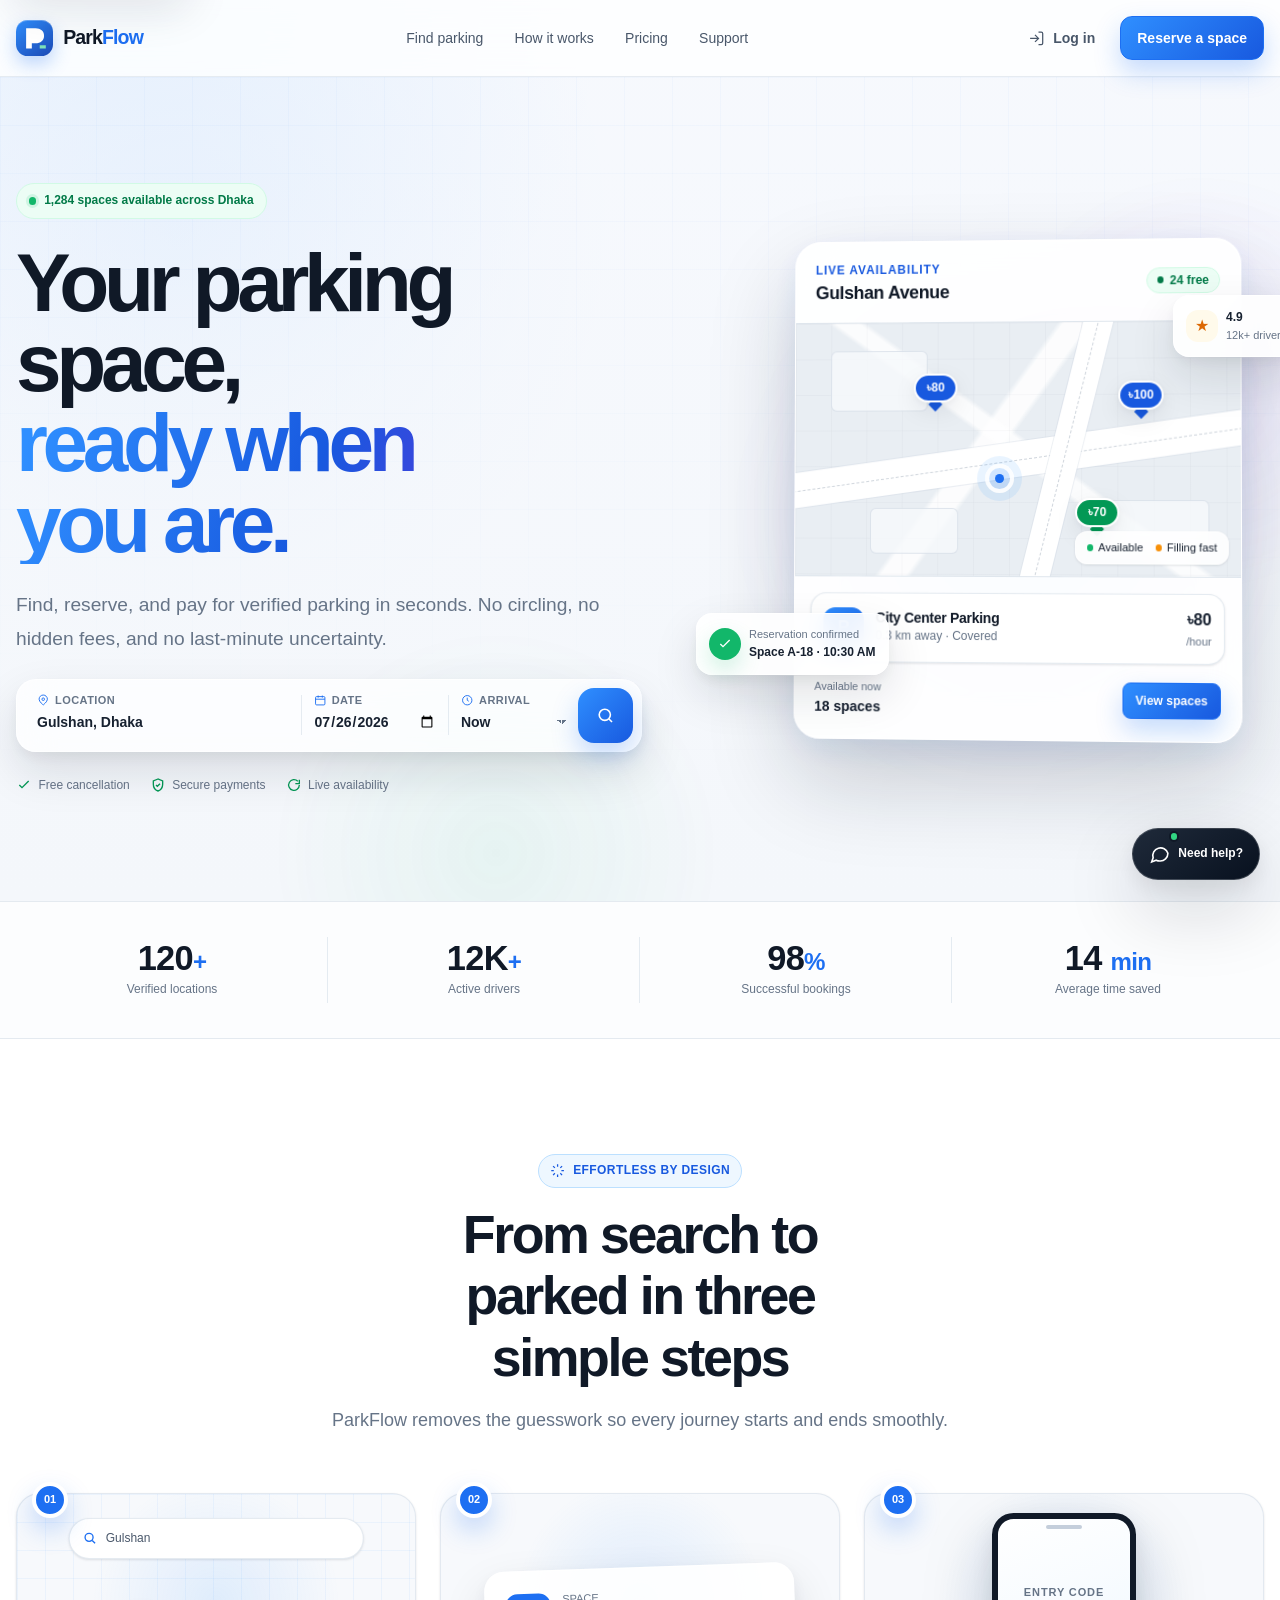
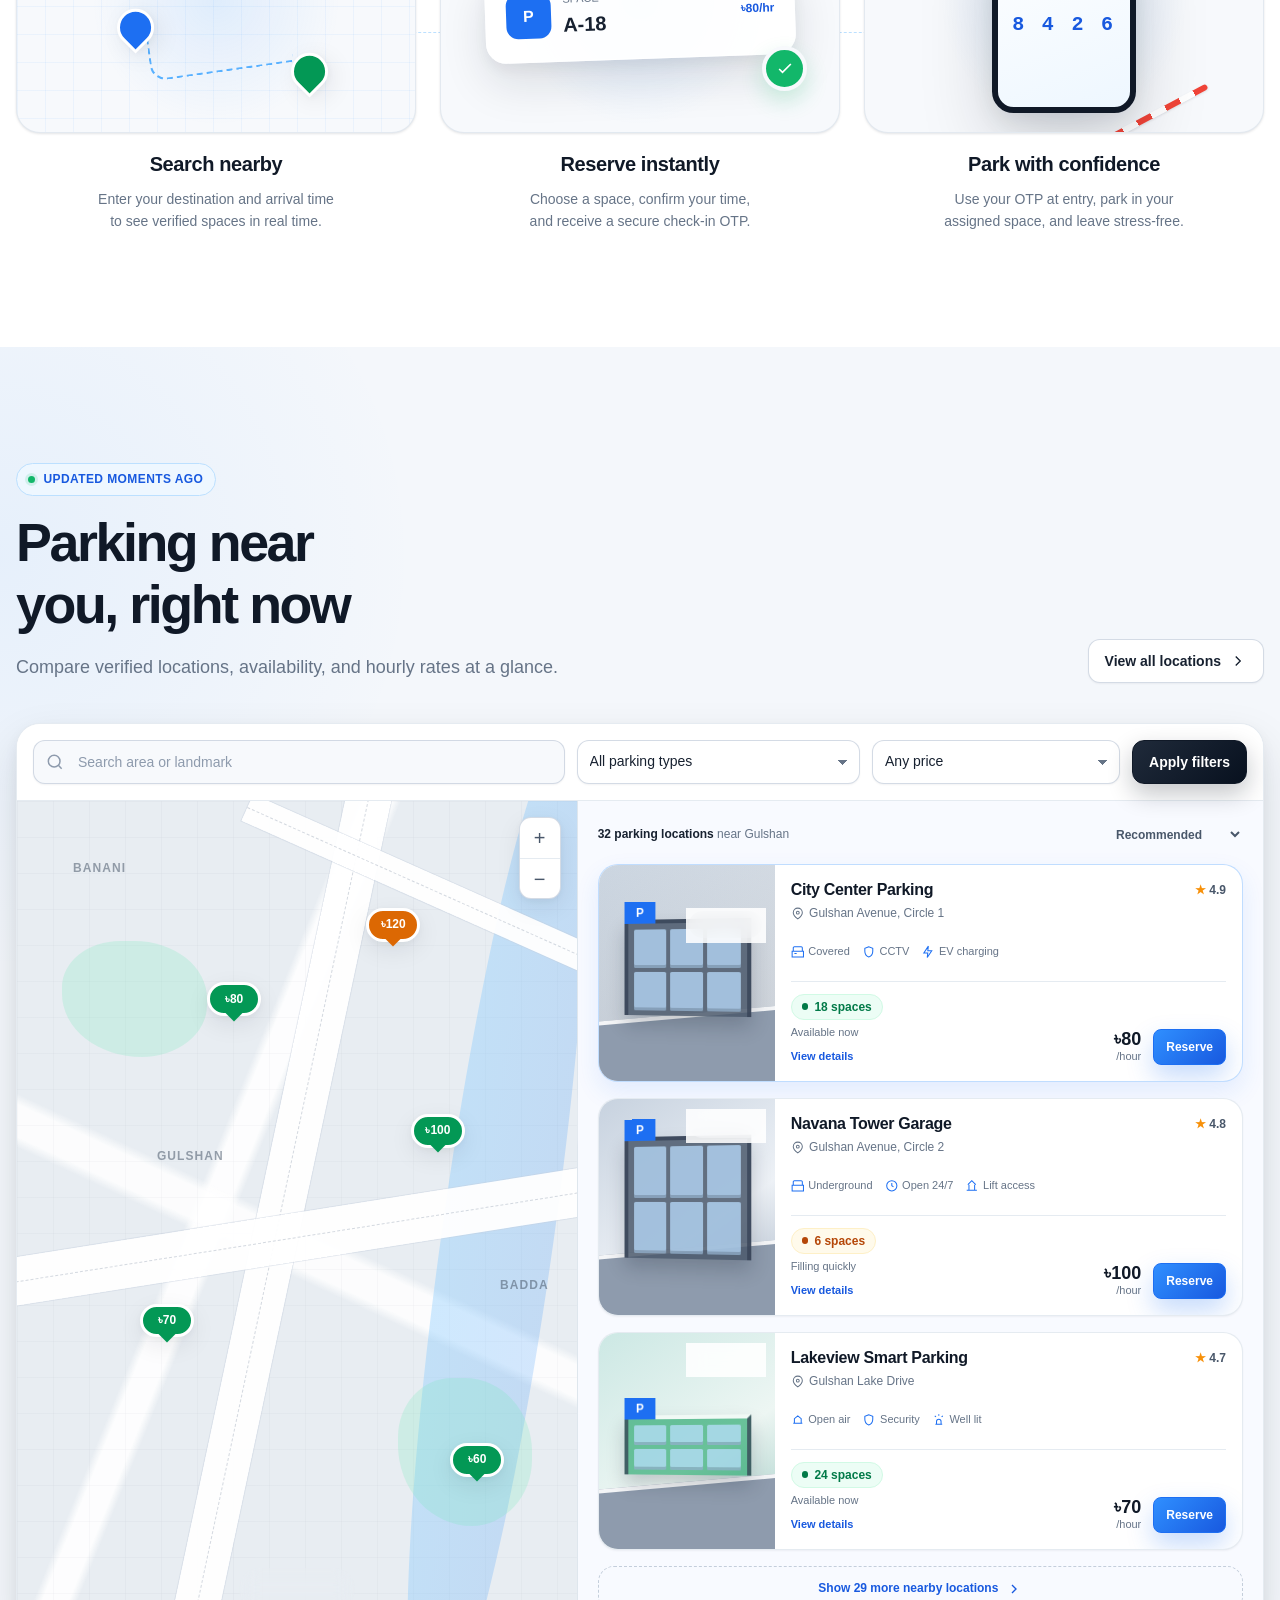
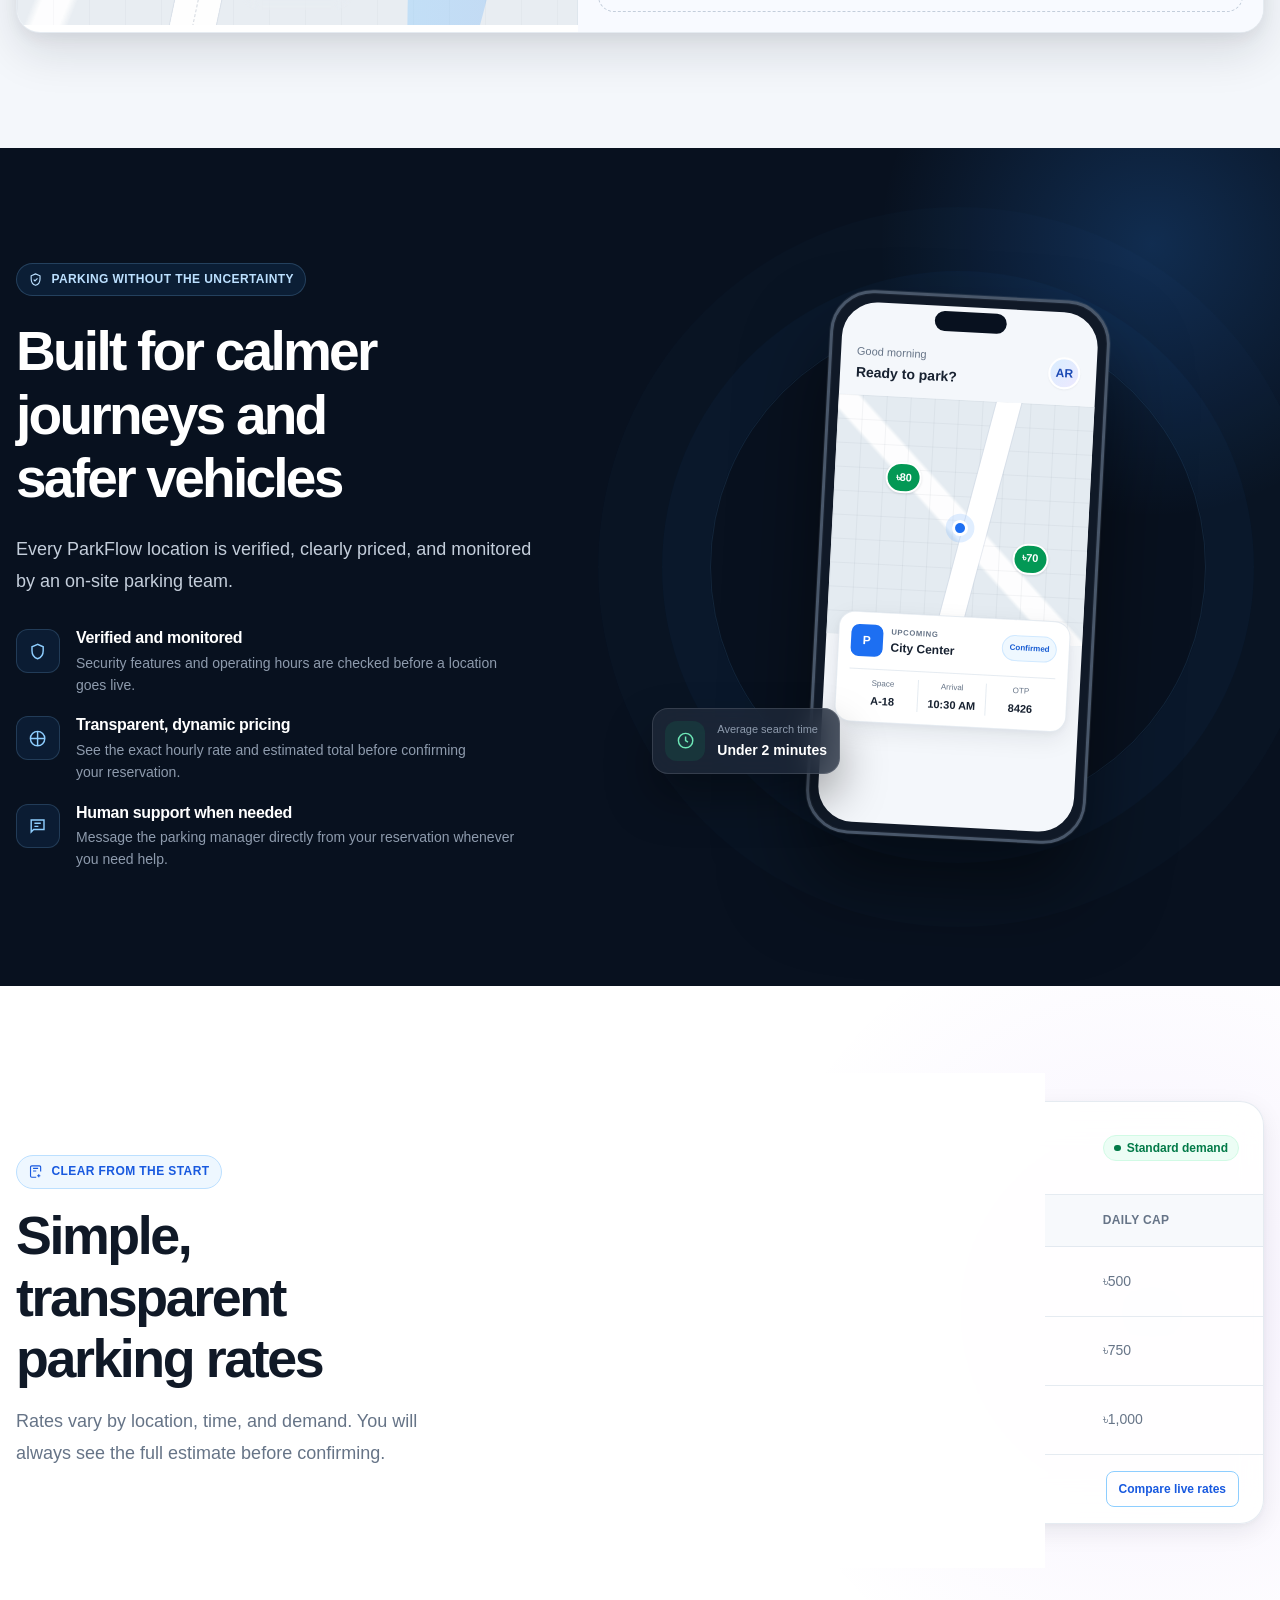
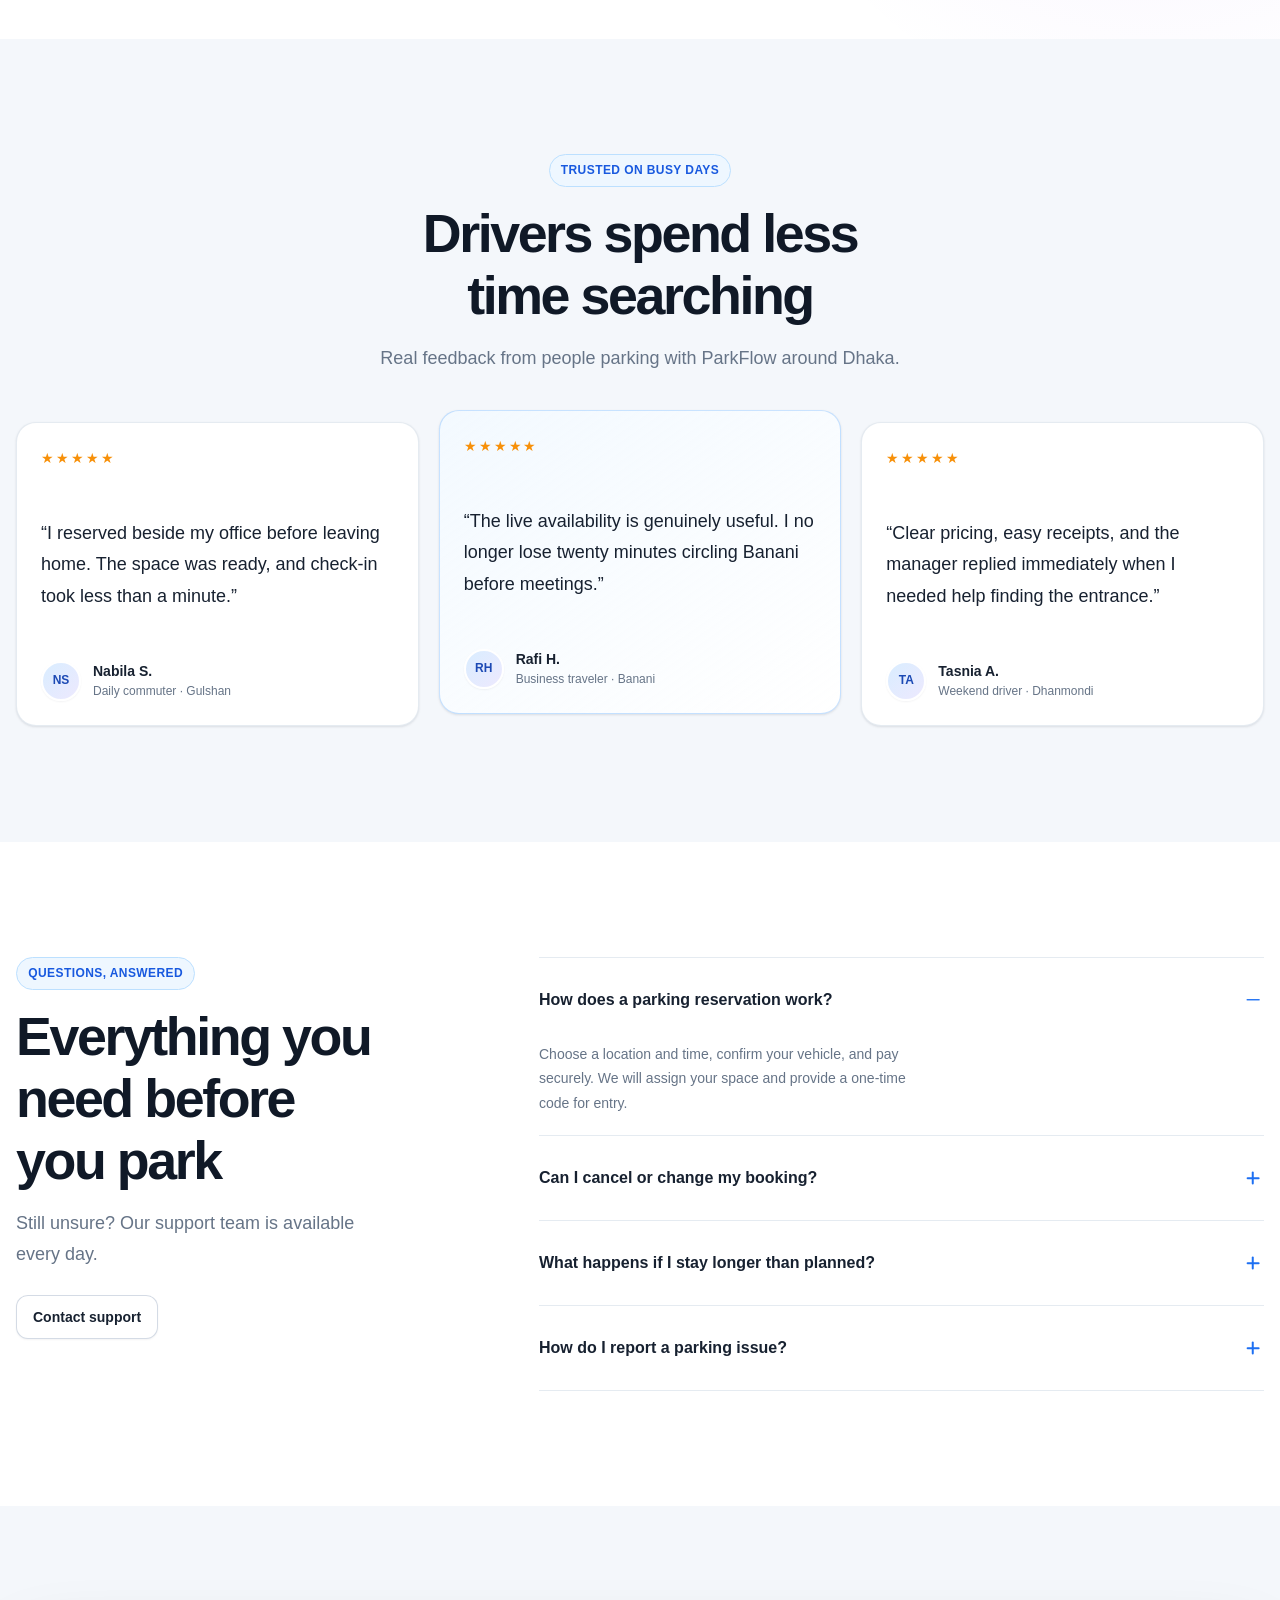
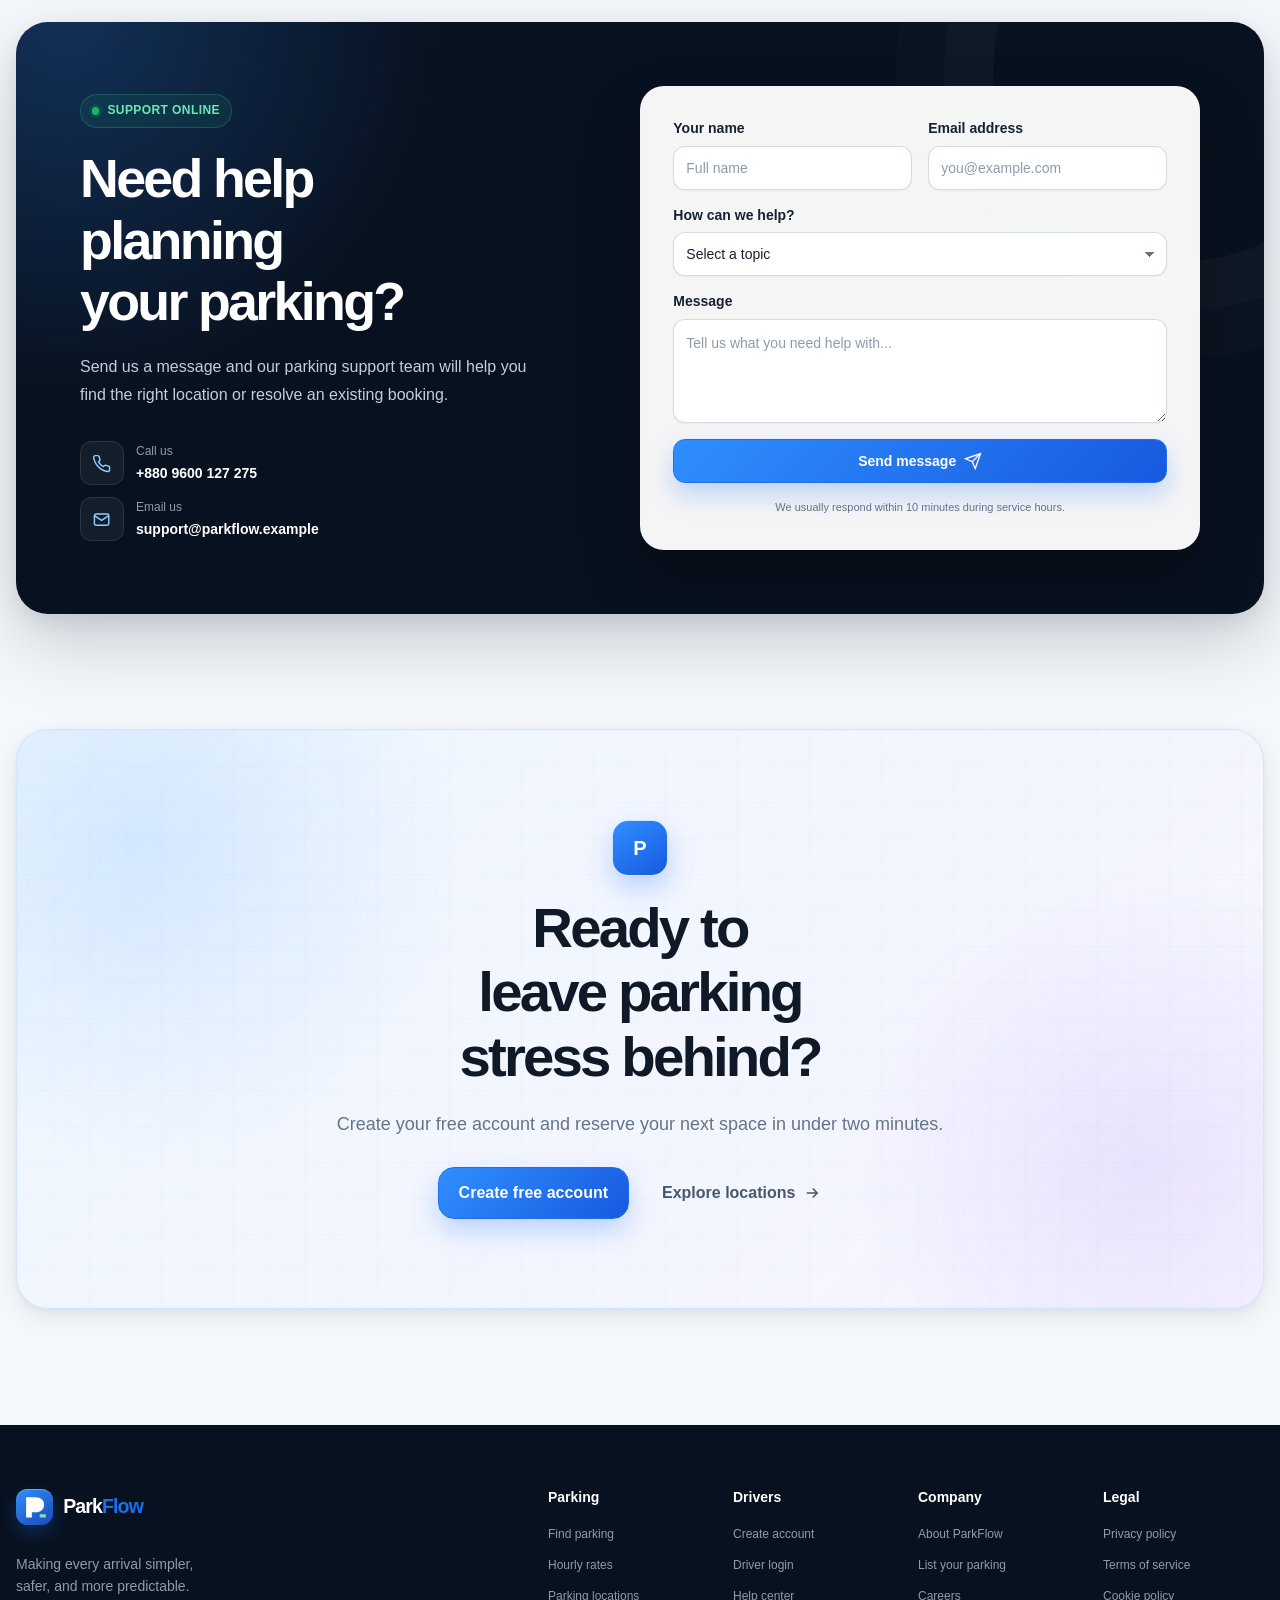
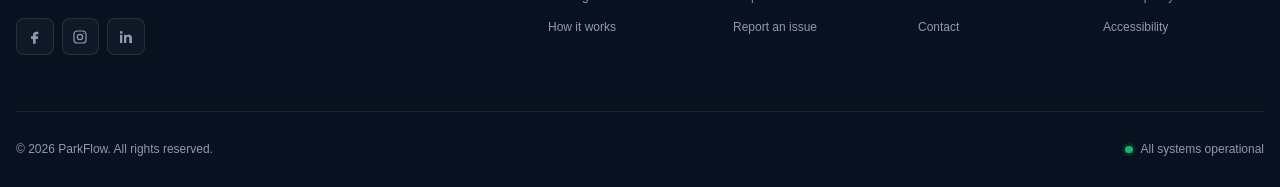
==== index.html @ 6bd31e7c "feat: add interactive ParkFlow frontend portals" ====
<!doctype html>
<html lang="en">
  <head>
    <meta charset="utf-8">
    <meta name="viewport" content="width=device-width, initial-scale=1">
    <meta
      name="description"
      content="Find and reserve verified parking spaces in Dhaka with live availability, transparent pricing, secure access, and digital receipts."
    >
    <meta name="theme-color" content="#101927">
    <title>ParkFlow — Smarter Parking Starts Here</title>
    <link rel="stylesheet" href="style.css">
    <link rel="stylesheet" href="guest.css?v=2">
  </head>

  <body>
    <a class="skip-link" href="#main-content">Skip to main content</a>

    <header class="site-header">
      <div class="container site-header__inner">
        <a class="brand" href="#home" aria-label="ParkFlow home">
          <span class="brand__mark" aria-hidden="true">
            <svg viewBox="0 0 40 40" role="img">
              <path d="M11 31V9h10.2c5.6 0 9.3 3.1 9.3 8.1 0 5.1-3.7 8.3-9.3 8.3h-4V31H11Z"></path>
              <path d="M17.2 14.3v5.8h3.6c2.3 0 3.7-1 3.7-2.9s-1.4-2.9-3.7-2.9h-3.6Z"></path>
              <path class="brand__mark-accent" d="M25.8 27.5h6.6v3.6h-6.6z"></path>
            </svg>
          </span>
          <span class="brand__name">Park<span>Flow</span></span>
        </a>

        <nav class="desktop-nav" aria-label="Primary navigation">
          <a class="desktop-nav__link" href="#locations">Find parking</a>
          <a class="desktop-nav__link" href="#how-it-works">How it works</a>
          <a class="desktop-nav__link" href="#pricing">Pricing</a>
          <a class="desktop-nav__link" href="#support">Support</a>
        </nav>

        <div class="site-header__actions">
          <a class="btn btn--ghost header-login" href="login.html">
            <svg viewBox="0 0 24 24" fill="none" stroke="currentColor" stroke-width="1.8" aria-hidden="true">
              <path d="M15 3h4a2 2 0 0 1 2 2v14a2 2 0 0 1-2 2h-4"></path>
              <path d="m10 17 5-5-5-5M15 12H3"></path>
            </svg>
            Log in
          </a>
          <a class="btn btn--primary header-cta" href="#find-parking">Reserve a space</a>

          <details class="mobile-menu">
            <summary class="mobile-menu__trigger" aria-label="Open navigation">
              <svg viewBox="0 0 24 24" fill="none" stroke="currentColor" stroke-width="2" aria-hidden="true">
                <path d="M4 7h16M4 12h16M4 17h16"></path>
              </svg>
            </summary>
            <nav class="mobile-menu__panel" aria-label="Mobile navigation">
              <a href="#locations">Find parking</a>
              <a href="#how-it-works">How it works</a>
              <a href="#pricing">Pricing</a>
              <a href="#support">Support</a>
              <span class="mobile-menu__divider"></span>
              <a href="login.html">Log in</a>
              <a class="mobile-menu__primary" href="#find-parking">Reserve a space</a>
            </nav>
          </details>
        </div>
      </div>
    </header>

    <main id="main-content">
      <section class="hero" id="home">
        <div class="hero__orb hero__orb--one" aria-hidden="true"></div>
        <div class="hero__orb hero__orb--two" aria-hidden="true"></div>

        <div class="container hero__grid">
          <div class="hero__content">
            <div class="hero__eyebrow">
              <span class="live-dot" aria-hidden="true"></span>
              <span>1,284 spaces available across Dhaka</span>
            </div>

            <h1 class="hero__title">
              Your parking space,
              <span class="gradient-text">ready when you are.</span>
            </h1>

            <p class="hero__description">
              Find, reserve, and pay for verified parking in seconds. No circling,
              no hidden fees, and no last-minute uncertainty.
            </p>

            <form class="parking-search glass-panel" id="find-parking" action="#locations" method="get">
              <div class="parking-search__field parking-search__field--location">
                <label for="search-location">
                  <svg viewBox="0 0 24 24" fill="none" stroke="currentColor" stroke-width="1.8" aria-hidden="true">
                    <path d="M20 10c0 5-8 11-8 11S4 15 4 10a8 8 0 1 1 16 0Z"></path>
                    <circle cx="12" cy="10" r="2.5"></circle>
                  </svg>
                  Location
                </label>
                <input
                  id="search-location"
                  name="location"
                  type="search"
                  value="Gulshan, Dhaka"
                  autocomplete="street-address"
                  aria-label="Parking location"
                >
              </div>

              <div class="parking-search__divider" aria-hidden="true"></div>

              <div class="parking-search__field">
                <label for="search-date">
                  <svg viewBox="0 0 24 24" fill="none" stroke="currentColor" stroke-width="1.8" aria-hidden="true">
                    <rect x="3" y="5" width="18" height="16" rx="2"></rect>
                    <path d="M16 3v4M8 3v4M3 10h18"></path>
                  </svg>
                  Date
                </label>
                <input id="search-date" name="date" type="date" value="2026-07-26">
              </div>

              <div class="parking-search__divider" aria-hidden="true"></div>

              <div class="parking-search__field">
                <label for="search-time">
                  <svg viewBox="0 0 24 24" fill="none" stroke="currentColor" stroke-width="1.8" aria-hidden="true">
                    <circle cx="12" cy="12" r="9"></circle>
                    <path d="M12 7v5l3 2"></path>
                  </svg>
                  Arrival
                </label>
                <select id="search-time" name="time" aria-label="Arrival time">
                  <option>Now</option>
                  <option>11:00 AM</option>
                  <option>11:30 AM</option>
                  <option>12:00 PM</option>
                </select>
              </div>

              <button class="parking-search__button" type="submit" aria-label="Search available parking">
                <svg viewBox="0 0 24 24" fill="none" stroke="currentColor" stroke-width="2" aria-hidden="true">
                  <circle cx="11" cy="11" r="7"></circle>
                  <path d="m20 20-4-4"></path>
                </svg>
                <span>Find parking</span>
              </button>
            </form>

            <div class="hero__trust" aria-label="ParkFlow service benefits">
              <div class="hero__trust-item">
                <svg viewBox="0 0 24 24" fill="none" stroke="currentColor" stroke-width="2" aria-hidden="true">
                  <path d="m5 12 4 4L19 6"></path>
                </svg>
                Free cancellation
              </div>
              <div class="hero__trust-item">
                <svg viewBox="0 0 24 24" fill="none" stroke="currentColor" stroke-width="2" aria-hidden="true">
                  <path d="M12 3 5 6v5c0 4.6 2.8 8.7 7 10 4.2-1.3 7-5.4 7-10V6l-7-3Z"></path>
                  <path d="m9 12 2 2 4-4"></path>
                </svg>
                Secure payments
              </div>
              <div class="hero__trust-item">
                <svg viewBox="0 0 24 24" fill="none" stroke="currentColor" stroke-width="2" aria-hidden="true">
                  <path d="M20 12a8 8 0 1 1-2.3-5.7"></path>
                  <path d="M20 4v6h-6"></path>
                </svg>
                Live availability
              </div>
            </div>
          </div>

          <aside class="live-preview" aria-label="Live parking availability preview">
            <div class="live-preview__glow" aria-hidden="true"></div>
            <div class="live-preview__window">
              <header class="live-preview__header">
                <div>
                  <span class="eyebrow">Live availability</span>
                  <h2>Gulshan Avenue</h2>
                </div>
                <span class="badge badge--free badge--dot badge--live">24 free</span>
              </header>

              <div class="mini-map" aria-label="Map preview showing nearby parking locations">
                <span class="mini-map__road mini-map__road--horizontal" aria-hidden="true"></span>
                <span class="mini-map__road mini-map__road--vertical" aria-hidden="true"></span>
                <span class="mini-map__block mini-map__block--one" aria-hidden="true"></span>
                <span class="mini-map__block mini-map__block--two" aria-hidden="true"></span>
                <span class="mini-map__block mini-map__block--three" aria-hidden="true"></span>

                <span class="map-pin map-pin--one">
                  <span class="map-pin__price">৳80</span>
                </span>
                <span class="map-pin map-pin--two">
                  <span class="map-pin__price">৳100</span>
                </span>
                <span class="map-pin map-pin--three map-pin--active">
                  <span class="map-pin__price">৳70</span>
                </span>

                <span class="user-location" aria-label="Your location">
                  <span></span>
                </span>

                <div class="map-legend">
                  <span><i class="map-legend__free"></i>Available</span>
                  <span><i class="map-legend__busy"></i>Filling fast</span>
                </div>
              </div>

              <article class="preview-space">
                <div class="preview-space__icon" aria-hidden="true">P</div>
                <div class="preview-space__info">
                  <h3>City Center Parking</h3>
                  <p>0.3 km away · Covered</p>
                </div>
                <div class="preview-space__price">
                  <strong>৳80</strong>
                  <span>/hour</span>
                </div>
              </article>

              <footer class="live-preview__footer">
                <div>
                  <span>Available now</span>
                  <strong>18 spaces</strong>
                </div>
                <a class="btn btn--primary btn--sm" href="#locations">View spaces</a>
              </footer>
            </div>

            <div class="floating-card floating-card--reservation" aria-label="Reservation confirmed notification">
              <span class="floating-card__icon">
                <svg viewBox="0 0 24 24" fill="none" stroke="currentColor" stroke-width="2" aria-hidden="true">
                  <path d="m5 12 4 4L19 6"></path>
                </svg>
              </span>
              <span>
                <small>Reservation confirmed</small>
                <strong>Space A-18 · 10:30 AM</strong>
              </span>
            </div>

            <div class="floating-card floating-card--rating" aria-label="Customer rating 4.9 out of 5">
              <span class="floating-card__star" aria-hidden="true">★</span>
              <span>
                <strong>4.9</strong>
                <small>12k+ drivers</small>
              </span>
            </div>
          </aside>
        </div>
      </section>

      <section class="trust-strip" aria-labelledby="trust-heading">
        <div class="container">
          <h2 class="sr-only" id="trust-heading">ParkFlow at a glance</h2>
          <dl class="trust-stats">
            <div class="trust-stat">
              <dt>Verified locations</dt>
              <dd>120<span>+</span></dd>
            </div>
            <div class="trust-stat">
              <dt>Active drivers</dt>
              <dd>12K<span>+</span></dd>
            </div>
            <div class="trust-stat">
              <dt>Successful bookings</dt>
              <dd>98<span>%</span></dd>
            </div>
            <div class="trust-stat">
              <dt>Average time saved</dt>
              <dd>14 <span>min</span></dd>
            </div>
          </dl>
        </div>
      </section>

      <section class="section section--how" id="how-it-works">
        <div class="container">
          <header class="section-heading section-heading--center">
            <span class="section-heading__tag">
              <svg viewBox="0 0 24 24" fill="none" stroke="currentColor" stroke-width="2" aria-hidden="true">
                <path d="M12 2v4M12 18v4M4.9 4.9l2.8 2.8M16.3 16.3l2.8 2.8M2 12h4M18 12h4M4.9 19.1l2.8-2.8M16.3 7.7l2.8-2.8"></path>
              </svg>
              Effortless by design
            </span>
            <h2>From search to parked in three simple steps</h2>
            <p>
              ParkFlow removes the guesswork so every journey starts and ends smoothly.
            </p>
          </header>

          <ol class="steps-list">
            <li class="step-card">
              <div class="step-card__number">01</div>
              <div class="step-card__visual step-card__visual--search" aria-hidden="true">
                <span class="visual-search">
                  <svg viewBox="0 0 24 24" fill="none" stroke="currentColor" stroke-width="2">
                    <circle cx="11" cy="11" r="6"></circle>
                    <path d="m20 20-4.3-4.3"></path>
                  </svg>
                  Gulshan
                </span>
                <span class="visual-pin visual-pin--a">P</span>
                <span class="visual-pin visual-pin--b">P</span>
                <span class="visual-route"></span>
              </div>
              <h3>Search nearby</h3>
              <p>Enter your destination and arrival time to see verified spaces in real time.</p>
            </li>

            <li class="step-card">
              <div class="step-card__number">02</div>
              <div class="step-card__visual step-card__visual--reserve" aria-hidden="true">
                <span class="visual-ticket">
                  <i>P</i>
                  <span>
                    <small>SPACE</small>
                    <strong>A-18</strong>
                  </span>
                  <em>৳80/hr</em>
                </span>
                <span class="visual-check">
                  <svg viewBox="0 0 24 24" fill="none" stroke="currentColor" stroke-width="2">
                    <path d="m5 12 4 4L19 6"></path>
                  </svg>
                </span>
              </div>
              <h3>Reserve instantly</h3>
              <p>Choose a space, confirm your time, and receive a secure check-in OTP.</p>
            </li>

            <li class="step-card">
              <div class="step-card__number">03</div>
              <div class="step-card__visual step-card__visual--park" aria-hidden="true">
                <span class="visual-phone">
                  <i></i>
                  <small>ENTRY CODE</small>
                  <strong>8 4 2 6</strong>
                </span>
                <span class="visual-gate"></span>
              </div>
              <h3>Park with confidence</h3>
              <p>Use your OTP at entry, park in your assigned space, and leave stress-free.</p>
            </li>
          </ol>
        </div>
      </section>

      <section class="section section--locations" id="locations">
        <div class="container">
          <header class="section-heading section-heading--split">
            <div>
              <span class="section-heading__tag">
                <span class="live-dot" aria-hidden="true"></span>
                Updated moments ago
              </span>
              <h2>Parking near you, right now</h2>
              <p>Compare verified locations, availability, and hourly rates at a glance.</p>
            </div>
            <a class="btn btn--secondary" href="#all-locations">
              View all locations
              <svg viewBox="0 0 24 24" fill="none" stroke="currentColor" stroke-width="1.8" aria-hidden="true">
                <path d="m9 18 6-6-6-6"></path>
              </svg>
            </a>
          </header>

          <div class="location-browser">
            <form class="location-filters" action="#location-results" method="get" aria-label="Filter parking locations">
              <div class="input-group search-input location-filters__search">
                <span class="input-group__icon">
                  <svg viewBox="0 0 24 24" fill="none" stroke="currentColor" stroke-width="1.8" aria-hidden="true">
                    <circle cx="11" cy="11" r="7"></circle>
                    <path d="m20 20-4-4"></path>
                  </svg>
                </span>
                <label class="sr-only" for="location-filter-search">Search area or landmark</label>
                <input
                  class="input"
                  id="location-filter-search"
                  name="query"
                  type="search"
                  placeholder="Search area or landmark"
                >
              </div>

              <label class="location-filter">
                <span class="sr-only">Parking type</span>
                <select class="select" name="type">
                  <option>All parking types</option>
                  <option>Covered</option>
                  <option>Open air</option>
                  <option>Underground</option>
                </select>
              </label>

              <label class="location-filter">
                <span class="sr-only">Maximum hourly price</span>
                <select class="select" name="price">
                  <option>Any price</option>
                  <option>Under ৳60/hour</option>
                  <option>Under ৳100/hour</option>
                  <option>Under ৳150/hour</option>
                </select>
              </label>

              <button class="btn btn--dark" type="submit">Apply filters</button>
            </form>

            <div class="location-layout" id="location-results">
              <figure class="public-map">
                <figcaption class="sr-only">
                  Public map of available parking locations around Gulshan, Dhaka
                </figcaption>
                <span class="public-map__road public-map__road--a" aria-hidden="true"></span>
                <span class="public-map__road public-map__road--b" aria-hidden="true"></span>
                <span class="public-map__road public-map__road--c" aria-hidden="true"></span>
                <span class="public-map__water" aria-hidden="true"></span>
                <span class="public-map__park public-map__park--a" aria-hidden="true"></span>
                <span class="public-map__park public-map__park--b" aria-hidden="true"></span>

                <button class="public-map__pin public-map__pin--a" type="button" aria-label="City Center Parking, 80 taka per hour">
                  <span>৳80</span>
                </button>
                <button class="public-map__pin public-map__pin--b" type="button" aria-label="Navana Tower Parking, 100 taka per hour">
                  <span>৳100</span>
                </button>
                <button class="public-map__pin public-map__pin--c" type="button" aria-label="Lakeview Garage, 70 taka per hour">
                  <span>৳70</span>
                </button>
                <button class="public-map__pin public-map__pin--d public-map__pin--busy" type="button" aria-label="Banani Plaza, 120 taka per hour, filling fast">
                  <span>৳120</span>
                </button>
                <button class="public-map__pin public-map__pin--e" type="button" aria-label="Police Plaza Parking, 60 taka per hour">
                  <span>৳60</span>
                </button>

                <span class="public-map__area public-map__area--gulshan">Gulshan</span>
                <span class="public-map__area public-map__area--banani">Banani</span>
                <span class="public-map__area public-map__area--badda">Badda</span>

                <div class="public-map__controls" aria-label="Map controls">
                  <button type="button" aria-label="Zoom in">+</button>
                  <button type="button" aria-label="Zoom out">−</button>
                </div>

                <button class="public-map__locate" type="button">
                  <svg viewBox="0 0 24 24" fill="none" stroke="currentColor" stroke-width="1.8" aria-hidden="true">
                    <circle cx="12" cy="12" r="3"></circle>
                    <path d="M12 2v3M12 19v3M2 12h3M19 12h3"></path>
                  </svg>
                  My location
                </button>
              </figure>

              <div class="location-results" id="all-locations">
                <div class="location-results__meta">
                  <p><strong>32 parking locations</strong> near Gulshan</p>
                  <label>
                    <span class="sr-only">Sort parking locations</span>
                    <select name="sort">
                      <option>Recommended</option>
                      <option>Lowest price</option>
                      <option>Nearest first</option>
                      <option>Most available</option>
                    </select>
                  </label>
                </div>

                <article class="location-card location-card--featured" data-location-type="covered" data-rate="80" data-availability="18" data-distance="3">
                  <div class="location-card__visual location-card__visual--city">
                    <span class="location-card__featured">Best match</span>
                    <span class="location-card__distance">3 min walk</span>
                    <span class="garage-art" aria-hidden="true">
                      <i>P</i>
                      <b></b><b></b><b></b><b></b><b></b><b></b>
                    </span>
                  </div>
                  <div class="location-card__body">
                    <header class="location-card__header">
                      <div>
                        <h3>City Center Parking</h3>
                        <p>
                          <svg viewBox="0 0 24 24" fill="none" stroke="currentColor" stroke-width="1.8" aria-hidden="true">
                            <path d="M20 10c0 5-8 11-8 11S4 15 4 10a8 8 0 1 1 16 0Z"></path>
                            <circle cx="12" cy="10" r="2.5"></circle>
                          </svg>
                          Gulshan Avenue, Circle 1
                        </p>
                      </div>
                      <span class="location-card__rating">
                        <span aria-hidden="true">★</span> 4.9
                      </span>
                    </header>
                    <ul class="location-card__features" role="list">
                      <li>
                        <svg viewBox="0 0 24 24" fill="none" stroke="currentColor" stroke-width="1.8" aria-hidden="true">
                          <path d="M4 11V5a2 2 0 0 1 2-2h12a2 2 0 0 1 2 2v6M2 11h20v10H2zM6 15h4"></path>
                        </svg>
                        Covered
                      </li>
                      <li>
                        <svg viewBox="0 0 24 24" fill="none" stroke="currentColor" stroke-width="1.8" aria-hidden="true">
                          <path d="M12 3 5 6v5c0 4.6 2.8 8.7 7 10 4.2-1.3 7-5.4 7-10V6l-7-3Z"></path>
                        </svg>
                        CCTV
                      </li>
                      <li>
                        <svg viewBox="0 0 24 24" fill="none" stroke="currentColor" stroke-width="1.8" aria-hidden="true">
                          <path d="M13 2 5 14h7l-1 8 8-12h-7l1-8Z"></path>
                        </svg>
                        EV charging
                      </li>
                    </ul>
                    <footer class="location-card__footer">
                      <div class="location-card__availability">
                        <span class="badge badge--free badge--dot">18 spaces</span>
                        <small>Available now</small>
                        <button class="location-card__details guest-location-details-trigger" type="button">View details</button>
                      </div>
                      <div class="location-card__booking">
                        <p><strong>৳80</strong><span>/hour</span></p>
                        <a class="btn btn--primary btn--sm" href="login.html">Reserve</a>
                      </div>
                    </footer>
                  </div>
                </article>

                <article class="location-card" data-location-type="underground" data-rate="100" data-availability="6" data-distance="5">
                  <div class="location-card__visual location-card__visual--navana">
                    <span class="location-card__distance">5 min walk</span>
                    <span class="garage-art garage-art--tower" aria-hidden="true">
                      <i>P</i>
                      <b></b><b></b><b></b><b></b><b></b><b></b>
                    </span>
                  </div>
                  <div class="location-card__body">
                    <header class="location-card__header">
                      <div>
                        <h3>Navana Tower Garage</h3>
                        <p>
                          <svg viewBox="0 0 24 24" fill="none" stroke="currentColor" stroke-width="1.8" aria-hidden="true">
                            <path d="M20 10c0 5-8 11-8 11S4 15 4 10a8 8 0 1 1 16 0Z"></path>
                            <circle cx="12" cy="10" r="2.5"></circle>
                          </svg>
                          Gulshan Avenue, Circle 2
                        </p>
                      </div>
                      <span class="location-card__rating">
                        <span aria-hidden="true">★</span> 4.8
                      </span>
                    </header>
                    <ul class="location-card__features" role="list">
                      <li>
                        <svg viewBox="0 0 24 24" fill="none" stroke="currentColor" stroke-width="1.8" aria-hidden="true">
                          <path d="M4 11V5a2 2 0 0 1 2-2h12a2 2 0 0 1 2 2v6M2 11h20v10H2z"></path>
                        </svg>
                        Underground
                      </li>
                      <li>
                        <svg viewBox="0 0 24 24" fill="none" stroke="currentColor" stroke-width="1.8" aria-hidden="true">
                          <circle cx="12" cy="12" r="9"></circle>
                          <path d="M12 7v5l3 2"></path>
                        </svg>
                        Open 24/7
                      </li>
                      <li>
                        <svg viewBox="0 0 24 24" fill="none" stroke="currentColor" stroke-width="1.8" aria-hidden="true">
                          <path d="M7 20V10M17 20V10M3 20h18M5 10l7-7 7 7"></path>
                        </svg>
                        Lift access
                      </li>
                    </ul>
                    <footer class="location-card__footer">
                      <div class="location-card__availability">
                        <span class="badge badge--warning badge--dot">6 spaces</span>
                        <small>Filling quickly</small>
                        <button class="location-card__details guest-location-details-trigger" type="button">View details</button>
                      </div>
                      <div class="location-card__booking">
                        <p><strong>৳100</strong><span>/hour</span></p>
                        <a class="btn btn--primary btn--sm" href="login.html">Reserve</a>
                      </div>
                    </footer>
                  </div>
                </article>

                <article class="location-card" data-location-type="open-air" data-rate="70" data-availability="24" data-distance="7">
                  <div class="location-card__visual location-card__visual--lake">
                    <span class="location-card__distance">7 min walk</span>
                    <span class="garage-art garage-art--open" aria-hidden="true">
                      <i>P</i>
                      <b></b><b></b><b></b><b></b><b></b><b></b>
                    </span>
                  </div>
                  <div class="location-card__body">
                    <header class="location-card__header">
                      <div>
                        <h3>Lakeview Smart Parking</h3>
                        <p>
                          <svg viewBox="0 0 24 24" fill="none" stroke="currentColor" stroke-width="1.8" aria-hidden="true">
                            <path d="M20 10c0 5-8 11-8 11S4 15 4 10a8 8 0 1 1 16 0Z"></path>
                            <circle cx="12" cy="10" r="2.5"></circle>
                          </svg>
                          Gulshan Lake Drive
                        </p>
                      </div>
                      <span class="location-card__rating">
                        <span aria-hidden="true">★</span> 4.7
                      </span>
                    </header>
                    <ul class="location-card__features" role="list">
                      <li>
                        <svg viewBox="0 0 24 24" fill="none" stroke="currentColor" stroke-width="1.8" aria-hidden="true">
                          <path d="M4 18h16M6 18v-8l6-5 6 5v8"></path>
                        </svg>
                        Open air
                      </li>
                      <li>
                        <svg viewBox="0 0 24 24" fill="none" stroke="currentColor" stroke-width="1.8" aria-hidden="true">
                          <path d="M12 3 5 6v5c0 4.6 2.8 8.7 7 10 4.2-1.3 7-5.4 7-10V6l-7-3Z"></path>
                        </svg>
                        Security
                      </li>
                      <li>
                        <svg viewBox="0 0 24 24" fill="none" stroke="currentColor" stroke-width="1.8" aria-hidden="true">
                          <path d="M6 20h12M8 20v-5a4 4 0 0 1 8 0v5M12 2v3M4.9 4.9 7 7M19.1 4.9 17 7"></path>
                        </svg>
                        Well lit
                      </li>
                    </ul>
                    <footer class="location-card__footer">
                      <div class="location-card__availability">
                        <span class="badge badge--free badge--dot">24 spaces</span>
                        <small>Available now</small>
                        <button class="location-card__details guest-location-details-trigger" type="button">View details</button>
                      </div>
                      <div class="location-card__booking">
                        <p><strong>৳70</strong><span>/hour</span></p>
                        <a class="btn btn--primary btn--sm" href="login.html">Reserve</a>
                      </div>
                    </footer>
                  </div>
                </article>

                <a class="location-results__more" href="login.html">
                  Show 29 more nearby locations
                  <svg viewBox="0 0 24 24" fill="none" stroke="currentColor" stroke-width="2" aria-hidden="true">
                    <path d="m9 18 6-6-6-6"></path>
                  </svg>
                </a>
              </div>
            </div>
          </div>
        </div>
      </section>

      <section class="section section--benefits">
        <div class="container benefits-grid">
          <div class="benefits-copy">
            <span class="section-heading__tag">
              <svg viewBox="0 0 24 24" fill="none" stroke="currentColor" stroke-width="1.8" aria-hidden="true">
                <path d="M12 3 5 6v5c0 4.6 2.8 8.7 7 10 4.2-1.3 7-5.4 7-10V6l-7-3Z"></path>
                <path d="m9 12 2 2 4-4"></path>
              </svg>
              Parking without the uncertainty
            </span>
            <h2>Built for calmer journeys and safer vehicles</h2>
            <p>
              Every ParkFlow location is verified, clearly priced, and monitored by
              an on-site parking team.
            </p>

            <ul class="benefit-list" role="list">
              <li>
                <span>
                  <svg viewBox="0 0 24 24" fill="none" stroke="currentColor" stroke-width="1.8" aria-hidden="true">
                    <path d="M12 3 5 6v5c0 4.6 2.8 8.7 7 10 4.2-1.3 7-5.4 7-10V6l-7-3Z"></path>
                  </svg>
                </span>
                <div>
                  <h3>Verified and monitored</h3>
                  <p>Security features and operating hours are checked before a location goes live.</p>
                </div>
              </li>
              <li>
                <span>
                  <svg viewBox="0 0 24 24" fill="none" stroke="currentColor" stroke-width="1.8" aria-hidden="true">
                    <path d="M3 12h18M12 3v18"></path>
                    <circle cx="12" cy="12" r="9"></circle>
                  </svg>
                </span>
                <div>
                  <h3>Transparent, dynamic pricing</h3>
                  <p>See the exact hourly rate and estimated total before confirming your reservation.</p>
                </div>
              </li>
              <li>
                <span>
                  <svg viewBox="0 0 24 24" fill="none" stroke="currentColor" stroke-width="1.8" aria-hidden="true">
                    <path d="M4 5h16v12H7l-3 3V5Z"></path>
                    <path d="M8 9h8M8 13h5"></path>
                  </svg>
                </span>
                <div>
                  <h3>Human support when needed</h3>
                  <p>Message the parking manager directly from your reservation whenever you need help.</p>
                </div>
              </li>
            </ul>
          </div>

          <div class="benefits-visual">
            <div class="phone-mockup" aria-label="ParkFlow mobile reservation preview">
              <div class="phone-mockup__speaker" aria-hidden="true"></div>
              <div class="phone-mockup__screen">
                <header>
                  <span>
                    <small>Good morning</small>
                    <strong>Ready to park?</strong>
                  </span>
                  <span class="avatar">AR</span>
                </header>
                <div class="phone-map">
                  <span class="phone-map__road"></span>
                  <span class="phone-map__pin">৳80</span>
                  <span class="phone-map__pin phone-map__pin--two">৳70</span>
                  <span class="phone-map__user"></span>
                </div>
                <article class="phone-booking">
                  <div class="phone-booking__top">
                    <span class="phone-booking__p">P</span>
                    <span>
                      <small>UPCOMING</small>
                      <strong>City Center</strong>
                    </span>
                    <span class="badge badge--active">Confirmed</span>
                  </div>
                  <dl>
                    <div>
                      <dt>Space</dt>
                      <dd>A-18</dd>
                    </div>
                    <div>
                      <dt>Arrival</dt>
                      <dd>10:30 AM</dd>
                    </div>
                    <div>
                      <dt>OTP</dt>
                      <dd>8426</dd>
                    </div>
                  </dl>
                </article>
              </div>
            </div>

            <div class="benefits-visual__metric">
              <span class="benefits-visual__metric-icon">
                <svg viewBox="0 0 24 24" fill="none" stroke="currentColor" stroke-width="1.8" aria-hidden="true">
                  <circle cx="12" cy="12" r="9"></circle>
                  <path d="M12 7v5l3 2"></path>
                </svg>
              </span>
              <span>
                <small>Average search time</small>
                <strong>Under 2 minutes</strong>
              </span>
            </div>
          </div>
        </div>
      </section>

      <section class="section section--pricing" id="pricing">
        <div class="container pricing-layout">
          <header class="section-heading">
            <span class="section-heading__tag">
              <svg viewBox="0 0 24 24" fill="none" stroke="currentColor" stroke-width="1.8" aria-hidden="true">
                <path d="M20 12V5a2 2 0 0 0-2-2H6a2 2 0 0 0-2 2v14a2 2 0 0 0 2 2h7"></path>
                <path d="M8 7h8M8 11h5M17 16v5M14.5 18.5h5"></path>
              </svg>
              Clear from the start
            </span>
            <h2>Simple, transparent parking rates</h2>
            <p>
              Rates vary by location, time, and demand. You will always see the full
              estimate before confirming.
            </p>
          </header>

          <div class="pricing-card glass-panel">
            <header class="pricing-card__header">
              <div>
                <span class="eyebrow">Live rate preview</span>
                <h3>Gulshan &amp; Banani</h3>
              </div>
              <span class="badge badge--success badge--dot">Standard demand</span>
            </header>

            <div class="table-responsive">
              <table class="pricing-table">
                <caption class="sr-only">Example parking rates for Gulshan and Banani</caption>
                <thead>
                  <tr>
                    <th scope="col">Parking type</th>
                    <th scope="col">Hourly rate</th>
                    <th scope="col">Daily cap</th>
                  </tr>
                </thead>
                <tbody>
                  <tr>
                    <th scope="row">
                      <span class="pricing-table__icon pricing-table__icon--blue">P</span>
                      Open air
                    </th>
                    <td><strong>৳50–70</strong></td>
                    <td>৳500</td>
                  </tr>
                  <tr>
                    <th scope="row">
                      <span class="pricing-table__icon pricing-table__icon--violet">P</span>
                      Covered
                    </th>
                    <td><strong>৳80–100</strong></td>
                    <td>৳750</td>
                  </tr>
                  <tr>
                    <th scope="row">
                      <span class="pricing-table__icon pricing-table__icon--green">
                        <svg viewBox="0 0 24 24" fill="none" stroke="currentColor" stroke-width="2" aria-hidden="true">
                          <path d="M13 2 5 14h7l-1 8 8-12h-7l1-8Z"></path>
                        </svg>
                      </span>
                      EV charging
                    </th>
                    <td><strong>৳120–150</strong></td>
                    <td>৳1,000</td>
                  </tr>
                </tbody>
              </table>
            </div>

            <footer class="pricing-card__footer">
              <p>
                <svg viewBox="0 0 24 24" fill="none" stroke="currentColor" stroke-width="1.8" aria-hidden="true">
                  <circle cx="12" cy="12" r="9"></circle>
                  <path d="M12 11v5M12 8h.01"></path>
                </svg>
                A small service fee may apply. Taxes are included.
              </p>
              <a class="btn btn--outline btn--sm" href="#locations">Compare live rates</a>
            </footer>
          </div>
        </div>
      </section>

      <section class="section section--testimonials">
        <div class="container">
          <header class="section-heading section-heading--center">
            <span class="section-heading__tag">Trusted on busy days</span>
            <h2>Drivers spend less time searching</h2>
            <p>Real feedback from people parking with ParkFlow around Dhaka.</p>
          </header>

          <div class="testimonial-grid">
            <figure class="testimonial-card">
              <div class="testimonial-card__stars" aria-label="5 out of 5 stars">★★★★★</div>
              <blockquote>
                “I reserved beside my office before leaving home. The space was ready,
                and check-in took less than a minute.”
              </blockquote>
              <figcaption>
                <span class="avatar">NS</span>
                <span><strong>Nabila S.</strong><small>Daily commuter · Gulshan</small></span>
              </figcaption>
            </figure>

            <figure class="testimonial-card testimonial-card--featured">
              <div class="testimonial-card__stars" aria-label="5 out of 5 stars">★★★★★</div>
              <blockquote>
                “The live availability is genuinely useful. I no longer lose twenty
                minutes circling Banani before meetings.”
              </blockquote>
              <figcaption>
                <span class="avatar">RH</span>
                <span><strong>Rafi H.</strong><small>Business traveler · Banani</small></span>
              </figcaption>
            </figure>

            <figure class="testimonial-card">
              <div class="testimonial-card__stars" aria-label="5 out of 5 stars">★★★★★</div>
              <blockquote>
                “Clear pricing, easy receipts, and the manager replied immediately when
                I needed help finding the entrance.”
              </blockquote>
              <figcaption>
                <span class="avatar">TA</span>
                <span><strong>Tasnia A.</strong><small>Weekend driver · Dhanmondi</small></span>
              </figcaption>
            </figure>
          </div>
        </div>
      </section>

      <section class="section section--faq">
        <div class="container faq-layout">
          <header class="section-heading">
            <span class="section-heading__tag">Questions, answered</span>
            <h2>Everything you need before you park</h2>
            <p>
              Still unsure? Our support team is available every day.
            </p>
            <a class="btn btn--secondary" href="#support">Contact support</a>
          </header>

          <div class="faq-list">
            <details open>
              <summary>
                How does a parking reservation work?
                <span aria-hidden="true"></span>
              </summary>
              <p>
                Choose a location and time, confirm your vehicle, and pay securely. We
                will assign your space and provide a one-time code for entry.
              </p>
            </details>
            <details>
              <summary>
                Can I cancel or change my booking?
                <span aria-hidden="true"></span>
              </summary>
              <p>
                Yes. Most reservations can be changed or cancelled free of charge until
                30 minutes before the scheduled arrival time.
              </p>
            </details>
            <details>
              <summary>
                What happens if I stay longer than planned?
                <span aria-hidden="true"></span>
              </summary>
              <p>
                You can extend an active reservation from your driver dashboard when the
                space remains available. The additional time uses the current hourly rate.
              </p>
            </details>
            <details>
              <summary>
                How do I report a parking issue?
                <span aria-hidden="true"></span>
              </summary>
              <p>
                Open your active reservation to message the parking manager or submit an
                issue report with the location, category, and supporting details.
              </p>
            </details>
          </div>
        </div>
      </section>

      <section class="section section--support" id="support">
        <div class="container support-panel">
          <div class="support-panel__copy">
            <span class="section-heading__tag section-heading__tag--light">
              <span class="live-dot" aria-hidden="true"></span>
              Support online
            </span>
            <h2>Need help planning your parking?</h2>
            <p>
              Send us a message and our parking support team will help you find the
              right location or resolve an existing booking.
            </p>

            <address class="support-channels">
              <a href="tel:+8809600127275">
                <span>
                  <svg viewBox="0 0 24 24" fill="none" stroke="currentColor" stroke-width="1.8" aria-hidden="true">
                    <path d="M22 16.9v3a2 2 0 0 1-2.2 2 19.8 19.8 0 0 1-8.6-3.1 19.5 19.5 0 0 1-6-6A19.8 19.8 0 0 1 2.1 4.2 2 2 0 0 1 4.1 2h3a2 2 0 0 1 2 1.7c.1 1 .4 2 .7 2.8a2 2 0 0 1-.4 2.1L8.1 9.9a16 16 0 0 0 6 6l1.3-1.3a2 2 0 0 1 2.1-.4 13 13 0 0 0 2.8.7 2 2 0 0 1 1.7 2Z"></path>
                  </svg>
                </span>
                <span><small>Call us</small><strong>+880 9600 127 275</strong></span>
              </a>
              <a href="mailto:support@parkflow.example">
                <span>
                  <svg viewBox="0 0 24 24" fill="none" stroke="currentColor" stroke-width="1.8" aria-hidden="true">
                    <rect x="3" y="5" width="18" height="14" rx="2"></rect>
                    <path d="m3 7 9 6 9-6"></path>
                  </svg>
                </span>
                <span><small>Email us</small><strong>support@parkflow.example</strong></span>
              </a>
            </address>
          </div>

          <form class="support-form" action="#support" method="post">
            <div class="form-row">
              <div class="form-field">
                <label class="form-label" for="support-name">Your name</label>
                <input class="input" id="support-name" name="name" type="text" placeholder="Full name" autocomplete="name" required>
              </div>
              <div class="form-field">
                <label class="form-label" for="support-email">Email address</label>
                <input class="input" id="support-email" name="email" type="email" placeholder="you@example.com" autocomplete="email" required>
              </div>
            </div>
            <div class="form-field">
              <label class="form-label" for="support-topic">How can we help?</label>
              <select class="select" id="support-topic" name="topic" required>
                <option value="">Select a topic</option>
                <option>Finding a parking location</option>
                <option>Existing reservation</option>
                <option>Payment or receipt</option>
                <option>Report a parking issue</option>
                <option>General question</option>
              </select>
            </div>
            <div class="form-field">
              <label class="form-label" for="support-message">Message</label>
              <textarea
                class="textarea"
                id="support-message"
                name="message"
                placeholder="Tell us what you need help with..."
                required
              ></textarea>
            </div>
            <button class="btn btn--primary btn--block" type="submit">
              Send message
              <svg viewBox="0 0 24 24" fill="none" stroke="currentColor" stroke-width="1.8" aria-hidden="true">
                <path d="m22 2-7 20-4-9-9-4 20-7Z"></path>
                <path d="M22 2 11 13"></path>
              </svg>
            </button>
            <p class="support-form__note">
              We usually respond within 10 minutes during service hours.
            </p>
          </form>
        </div>
      </section>

      <section class="section section--cta">
        <div class="container cta-panel">
          <div class="cta-panel__pattern" aria-hidden="true"></div>
          <div class="cta-panel__content">
            <span class="cta-panel__icon" aria-hidden="true">P</span>
            <h2>Ready to leave parking stress behind?</h2>
            <p>Create your free account and reserve your next space in under two minutes.</p>
            <div class="cta-panel__actions">
              <a class="btn btn--primary btn--lg" href="register.html">Create free account</a>
              <a class="btn btn--ghost btn--lg cta-panel__secondary" href="#locations">
                Explore locations
                <svg viewBox="0 0 24 24" fill="none" stroke="currentColor" stroke-width="2" aria-hidden="true">
                  <path d="M5 12h14M13 6l6 6-6 6"></path>
                </svg>
              </a>
            </div>
          </div>
        </div>
      </section>
    </main>

    <footer class="site-footer">
      <div class="container">
        <div class="site-footer__top">
          <div class="site-footer__brand">
            <a class="brand brand--footer" href="#home" aria-label="ParkFlow home">
              <span class="brand__mark" aria-hidden="true">
                <svg viewBox="0 0 40 40">
                  <path d="M11 31V9h10.2c5.6 0 9.3 3.1 9.3 8.1 0 5.1-3.7 8.3-9.3 8.3h-4V31H11Z"></path>
                  <path d="M17.2 14.3v5.8h3.6c2.3 0 3.7-1 3.7-2.9s-1.4-2.9-3.7-2.9h-3.6Z"></path>
                  <path class="brand__mark-accent" d="M25.8 27.5h6.6v3.6h-6.6z"></path>
                </svg>
              </span>
              <span class="brand__name">Park<span>Flow</span></span>
            </a>
            <p>Making every arrival simpler, safer, and more predictable.</p>
            <div class="site-footer__social">
              <a href="#home" aria-label="ParkFlow on Facebook">
                <svg viewBox="0 0 24 24" fill="currentColor" aria-hidden="true">
                  <path d="M14 8h3V4h-3c-3 0-5 2-5 5v2H6v4h3v7h4v-7h3l1-4h-4V9c0-.6.4-1 1-1Z"></path>
                </svg>
              </a>
              <a href="#home" aria-label="ParkFlow on Instagram">
                <svg viewBox="0 0 24 24" fill="none" stroke="currentColor" stroke-width="1.8" aria-hidden="true">
                  <rect x="3" y="3" width="18" height="18" rx="5"></rect>
                  <circle cx="12" cy="12" r="4"></circle>
                  <circle cx="17.5" cy="6.5" r=".8" fill="currentColor" stroke="none"></circle>
                </svg>
              </a>
              <a href="#home" aria-label="ParkFlow on LinkedIn">
                <svg viewBox="0 0 24 24" fill="currentColor" aria-hidden="true">
                  <path d="M6.5 8.5H3V21h3.5V8.5ZM4.8 3A2.1 2.1 0 1 0 4.8 7.2 2.1 2.1 0 0 0 4.8 3ZM21 14c0-3.8-2-5.8-4.8-5.8-2.2 0-3.2 1.2-3.8 2.1V8.5H9V21h3.5v-6.2c0-1.6.3-3.2 2.4-3.2 2 0 2 1.9 2 3.3V21H21v-7Z"></path>
                </svg>
              </a>
            </div>
          </div>

          <nav class="site-footer__nav" aria-label="Footer navigation">
            <div>
              <h2>Parking</h2>
              <a href="#locations">Find parking</a>
              <a href="#pricing">Hourly rates</a>
              <a href="#locations">Parking locations</a>
              <a href="#how-it-works">How it works</a>
            </div>
            <div>
              <h2>Drivers</h2>
              <a href="register.html">Create account</a>
              <a href="login.html">Driver login</a>
              <a href="#support">Help center</a>
              <a href="#support">Report an issue</a>
            </div>
            <div>
              <h2>Company</h2>
              <a href="#home">About ParkFlow</a>
              <a href="#support">List your parking</a>
              <a href="#support">Careers</a>
              <a href="#support">Contact</a>
            </div>
            <div>
              <h2>Legal</h2>
              <a href="#support">Privacy policy</a>
              <a href="#support">Terms of service</a>
              <a href="#support">Cookie policy</a>
              <a href="#support">Accessibility</a>
            </div>
          </nav>
        </div>

        <div class="site-footer__bottom">
          <p>&copy; 2026 ParkFlow. All rights reserved.</p>
          <p>
            <span class="live-dot" aria-hidden="true"></span>
            All systems operational
          </p>
        </div>
      </div>
    </footer>

    <section class="modal" id="guest-location-details" role="dialog" aria-modal="true" aria-labelledby="guest-location-details-title">
      <div class="modal__dialog modal__dialog--sm guest-location-dialog">
        <header class="modal__header">
          <div class="modal__title-group"><h2 id="guest-location-details-title">Parking location details</h2><p class="guest-location-details__address">Gulshan, Dhaka</p></div>
          <a class="modal__close" href="#locations" aria-label="Close location details"><svg viewBox="0 0 24 24" fill="none" stroke="currentColor" stroke-width="2" aria-hidden="true"><path d="m6 6 12 12M18 6 6 18"></path></svg></a>
        </header>
        <div class="modal__body guest-location-details">
          <div class="guest-location-details__summary"><span><small>Hourly rate</small><strong class="guest-location-details__rate">৳80/hr</strong></span><span><small>Availability</small><strong class="guest-location-details__availability">18 spaces free</strong></span><span><small>Distance</small><strong class="guest-location-details__distance">3 min walk</strong></span></div>
          <div><h3>Parking features</h3><ul class="guest-location-details__features"></ul></div>
          <div class="guest-location-details__notice"><strong>Guest information</strong><p>Sign in or create a driver account to choose a time slot, select a parking space, and receive your secure check-in OTP.</p></div>
        </div>
        <footer class="modal__footer"><a class="btn btn--secondary" href="#locations">Back to locations</a><a class="btn btn--primary" href="login.html">Log in to reserve</a></footer>
      </div>
    </section>

    <a class="floating-support" href="#support" aria-label="Open parking support">
      <span class="floating-support__status" aria-hidden="true"></span>
      <svg viewBox="0 0 24 24" fill="none" stroke="currentColor" stroke-width="1.8" aria-hidden="true">
        <path d="M21 11.5a8.4 8.4 0 0 1-9 8.5 9.8 9.8 0 0 1-4-.9L3 21l1.6-4.6A8.5 8.5 0 1 1 21 11.5Z"></path>
        <path d="M8 12h.01M12 12h.01M16 12h.01"></path>
      </svg>
      <span>Need help?</span>
    </a>
    <script src="app.js?v=4" defer></script>
    <script src="frontend/guest-ui.js?v=2" defer></script>
  </body>
</html>
---- style.css ----
/* ==========================================================================
   ParkFlow — Smart Parking Reservation & Vehicle Management System
   Global Design System / Phase 1
   ========================================================================== */

@layer reset, tokens, base, components, utilities, responsive;

/* --------------------------------------------------------------------------
   1. Design tokens
   -------------------------------------------------------------------------- */

@layer tokens {
  :root {
    color-scheme: light;

    /* Brand */
    --color-primary-50: #eef7ff;
    --color-primary-100: #d9edff;
    --color-primary-200: #bce0ff;
    --color-primary-300: #8eceff;
    --color-primary-400: #59b1ff;
    --color-primary-500: #2f8fff;
    --color-primary-600: #1d6ff2;
    --color-primary-700: #1859df;
    --color-primary-800: #1b49b4;
    --color-primary-900: #1c418d;
    --color-primary-950: #172957;

    /* Slate neutrals */
    --color-slate-0: #ffffff;
    --color-slate-25: #fcfdff;
    --color-slate-50: #f7f9fc;
    --color-slate-100: #eef2f7;
    --color-slate-200: #dce3ec;
    --color-slate-300: #c4cedb;
    --color-slate-400: #8e9bad;
    --color-slate-500: #667487;
    --color-slate-600: #49576a;
    --color-slate-700: #344054;
    --color-slate-800: #1f2a3a;
    --color-slate-850: #172130;
    --color-slate-900: #101927;
    --color-slate-950: #08111f;

    /* Semantic colors */
    --color-success-50: #ecfdf5;
    --color-success-100: #d1fae5;
    --color-success-300: #6ee7b7;
    --color-success-400: #32d583;
    --color-success-500: #12b76a;
    --color-success-600: #039855;
    --color-success-700: #027a48;
    --color-success-900: #054f31;

    --color-danger-50: #fff1f2;
    --color-danger-100: #ffe4e6;
    --color-danger-300: #fda4af;
    --color-danger-500: #f04438;
    --color-danger-600: #d92d20;
    --color-danger-700: #b42318;
    --color-danger-900: #7a271a;

    --color-warning-50: #fffaeb;
    --color-warning-100: #fef0c7;
    --color-warning-300: #fec84b;
    --color-warning-500: #f79009;
    --color-warning-600: #dc6803;
    --color-warning-700: #b54708;
    --color-warning-900: #7a2e0e;

    --color-info-50: #eff8ff;
    --color-info-100: #d1e9ff;
    --color-info-300: #84caff;
    --color-info-500: #2e90fa;
    --color-info-600: #1570ef;
    --color-info-700: #175cd3;
    --color-info-900: #194185;

    --color-violet-50: #f5f3ff;
    --color-violet-100: #ede9fe;
    --color-violet-500: #7c3aed;
    --color-violet-600: #6d28d9;
    --color-violet-700: #5b21b6;

    /* Application aliases */
    --color-canvas: #f4f7fb;
    --color-canvas-subtle: #f8faff;
    --color-surface: rgba(255, 255, 255, 0.92);
    --color-surface-solid: #ffffff;
    --color-surface-raised: #ffffff;
    --color-surface-muted: #f7f9fc;
    --color-surface-inverse: #101927;
    --color-text: #172130;
    --color-text-secondary: #49576a;
    --color-text-muted: #667487;
    --color-text-subtle: #8e9bad;
    --color-text-inverse: #ffffff;
    --color-heading: #101927;
    --color-border: rgba(196, 206, 219, 0.72);
    --color-border-strong: #c4cedb;
    --color-border-subtle: rgba(220, 227, 236, 0.72);
    --color-focus: rgba(47, 143, 255, 0.24);
    --color-overlay: rgba(8, 17, 31, 0.58);
    --color-primary-soft: var(--color-primary-50);
    --color-primary-soft-border: var(--color-primary-200);
    --color-primary-soft-text: var(--color-primary-700);
    --color-success-soft: var(--color-success-50);
    --color-success-soft-border: var(--color-success-100);
    --color-success-soft-text: var(--color-success-700);
    --color-danger-soft: var(--color-danger-50);
    --color-danger-soft-border: var(--color-danger-100);
    --color-danger-soft-text: var(--color-danger-700);
    --color-warning-soft: var(--color-warning-50);
    --color-warning-soft-border: var(--color-warning-100);
    --color-warning-soft-text: var(--color-warning-700);
    --color-info-soft: var(--color-info-50);
    --color-info-soft-border: var(--color-info-100);
    --color-info-soft-text: var(--color-info-700);
    --color-violet-soft: var(--color-violet-50);
    --color-violet-soft-border: var(--color-violet-100);
    --color-violet-soft-text: var(--color-violet-700);

    /* Parking state aliases */
    --parking-free: var(--color-success-500);
    --parking-free-bg: var(--color-success-50);
    --parking-occupied: var(--color-danger-500);
    --parking-occupied-bg: var(--color-danger-50);
    --parking-blocked: var(--color-slate-500);
    --parking-blocked-bg: var(--color-slate-100);
    --parking-reserved: var(--color-primary-600);
    --parking-reserved-bg: var(--color-primary-50);
    --parking-pending: var(--color-warning-500);
    --parking-pending-bg: var(--color-warning-50);

    /* Typography */
    --font-sans: Inter, ui-sans-serif, -apple-system, BlinkMacSystemFont, "Segoe UI",
      Roboto, Helvetica, Arial, sans-serif, "Apple Color Emoji", "Segoe UI Emoji";
    --font-mono: "SFMono-Regular", Consolas, "Liberation Mono", Menlo, monospace;
    --font-size-2xs: 0.6875rem;
    --font-size-xs: 0.75rem;
    --font-size-sm: 0.875rem;
    --font-size-md: 1rem;
    --font-size-lg: 1.125rem;
    --font-size-xl: 1.25rem;
    --font-size-2xl: 1.5rem;
    --font-size-3xl: 1.875rem;
    --font-size-4xl: 2.25rem;
    --font-size-5xl: 3rem;
    --font-size-display: clamp(2.5rem, 7vw, 4.75rem);
    --line-height-tight: 1.15;
    --line-height-snug: 1.35;
    --line-height-normal: 1.6;
    --line-height-relaxed: 1.75;
    --font-weight-regular: 400;
    --font-weight-medium: 500;
    --font-weight-semibold: 600;
    --font-weight-bold: 700;
    --letter-spacing-tight: -0.035em;
    --letter-spacing-snug: -0.02em;
    --letter-spacing-wide: 0.08em;

    /* Spacing: 4px base scale */
    --space-0: 0;
    --space-1: 0.25rem;
    --space-2: 0.5rem;
    --space-3: 0.75rem;
    --space-4: 1rem;
    --space-5: 1.25rem;
    --space-6: 1.5rem;
    --space-7: 1.75rem;
    --space-8: 2rem;
    --space-10: 2.5rem;
    --space-12: 3rem;
    --space-14: 3.5rem;
    --space-16: 4rem;
    --space-20: 5rem;
    --space-24: 6rem;
    --space-28: 7rem;
    --space-32: 8rem;

    /* Shape */
    --radius-xs: 0.375rem;
    --radius-sm: 0.5rem;
    --radius-md: 0.75rem;
    --radius-lg: 1rem;
    --radius-xl: 1.25rem;
    --radius-2xl: 1.5rem;
    --radius-3xl: 2rem;
    --radius-pill: 999px;

    /* Elevation */
    --shadow-xs: 0 1px 2px rgba(16, 25, 39, 0.05);
    --shadow-sm:
      0 1px 3px rgba(16, 25, 39, 0.08),
      0 1px 2px rgba(16, 25, 39, 0.04);
    --shadow-md:
      0 8px 24px rgba(16, 25, 39, 0.08),
      0 2px 6px rgba(16, 25, 39, 0.04);
    --shadow-lg:
      0 20px 46px rgba(16, 25, 39, 0.12),
      0 6px 14px rgba(16, 25, 39, 0.05);
    --shadow-xl:
      0 28px 72px rgba(8, 17, 31, 0.18),
      0 8px 22px rgba(8, 17, 31, 0.08);
    --shadow-primary: 0 12px 26px rgba(29, 111, 242, 0.25);
    --shadow-success: 0 10px 22px rgba(18, 183, 106, 0.2);
    --shadow-danger: 0 10px 22px rgba(240, 68, 56, 0.2);

    /* Glass surfaces */
    --glass-bg: rgba(255, 255, 255, 0.74);
    --glass-bg-strong: rgba(255, 255, 255, 0.88);
    --glass-border: rgba(255, 255, 255, 0.68);
    --glass-blur: 18px;

    /* Motion */
    --duration-fast: 140ms;
    --duration-normal: 220ms;
    --duration-slow: 420ms;
    --ease-standard: cubic-bezier(0.2, 0, 0, 1);
    --ease-emphasized: cubic-bezier(0.2, 0.8, 0.2, 1);

    /* Layout and controls */
    --container-width: 1440px;
    --content-width: 1180px;
    --sidebar-width: 272px;
    --sidebar-collapsed-width: 84px;
    --topbar-height: 76px;
    --control-height-sm: 2.25rem;
    --control-height: 2.75rem;
    --control-height-lg: 3.25rem;

    /* Layering */
    --z-base: 1;
    --z-sticky: 100;
    --z-dropdown: 300;
    --z-overlay: 600;
    --z-modal: 700;
    --z-toast: 900;
    --z-tooltip: 1000;
  }

  [data-theme="dark"] {
    color-scheme: dark;
    --color-canvas: #07101d;
    --color-canvas-subtle: #0b1524;
    --color-surface: rgba(16, 25, 39, 0.9);
    --color-surface-solid: #101927;
    --color-surface-raised: #172130;
    --color-surface-muted: #1f2a3a;
    --color-surface-inverse: #f7f9fc;
    --color-text: #eef2f7;
    --color-text-secondary: #c4cedb;
    --color-text-muted: #8e9bad;
    --color-text-subtle: #667487;
    --color-text-inverse: #101927;
    --color-heading: #ffffff;
    --color-border: rgba(102, 116, 135, 0.42);
    --color-border-strong: #49576a;
    --color-border-subtle: rgba(73, 87, 106, 0.42);
    --color-overlay: rgba(0, 0, 0, 0.72);
    --glass-bg: rgba(16, 25, 39, 0.72);
    --glass-bg-strong: rgba(16, 25, 39, 0.88);
    --glass-border: rgba(255, 255, 255, 0.09);
    --color-primary-soft: rgba(47, 143, 255, 0.12);
    --color-primary-soft-border: rgba(89, 177, 255, 0.24);
    --color-primary-soft-text: var(--color-primary-300);
    --color-success-soft: rgba(18, 183, 106, 0.12);
    --color-success-soft-border: rgba(110, 231, 183, 0.2);
    --color-success-soft-text: var(--color-success-300);
    --color-danger-soft: rgba(240, 68, 56, 0.12);
    --color-danger-soft-border: rgba(253, 164, 175, 0.2);
    --color-danger-soft-text: var(--color-danger-300);
    --color-warning-soft: rgba(247, 144, 9, 0.12);
    --color-warning-soft-border: rgba(254, 200, 75, 0.2);
    --color-warning-soft-text: var(--color-warning-300);
    --color-info-soft: rgba(46, 144, 250, 0.12);
    --color-info-soft-border: rgba(132, 202, 255, 0.2);
    --color-info-soft-text: var(--color-info-300);
    --color-violet-soft: rgba(124, 58, 237, 0.14);
    --color-violet-soft-border: rgba(196, 181, 253, 0.2);
    --color-violet-soft-text: #c4b5fd;
    --parking-free-bg: rgba(18, 183, 106, 0.12);
    --parking-occupied-bg: rgba(240, 68, 56, 0.12);
    --parking-blocked-bg: rgba(142, 155, 173, 0.12);
    --parking-reserved-bg: rgba(47, 143, 255, 0.12);
    --parking-pending-bg: rgba(247, 144, 9, 0.12);
    --shadow-xs: 0 1px 2px rgba(0, 0, 0, 0.18);
    --shadow-sm: 0 2px 8px rgba(0, 0, 0, 0.22);
    --shadow-md: 0 12px 32px rgba(0, 0, 0, 0.25);
    --shadow-lg: 0 22px 54px rgba(0, 0, 0, 0.32);
  }
}

/* --------------------------------------------------------------------------
   2. Reset and document defaults
   -------------------------------------------------------------------------- */

@layer reset {
  *,
  *::before,
  *::after {
    box-sizing: border-box;
  }

  html {
    min-width: 320px;
    scroll-behavior: smooth;
    text-size-adjust: 100%;
    -webkit-tap-highlight-color: transparent;
  }

  body,
  h1,
  h2,
  h3,
  h4,
  h5,
  h6,
  p,
  figure,
  blockquote,
  dl,
  dd {
    margin: 0;
  }

  ul[role="list"],
  ol[role="list"] {
    margin: 0;
    padding: 0;
    list-style: none;
  }

  img,
  picture,
  svg,
  canvas,
  video {
    display: block;
    max-width: 100%;
  }

  input,
  button,
  textarea,
  select {
    color: inherit;
    font: inherit;
  }

  button,
  [type="button"],
  [type="submit"],
  [type="reset"] {
    appearance: none;
  }

  button,
  label,
  select,
  summary,
  [role="button"] {
    cursor: pointer;
  }

  textarea {
    resize: vertical;
  }

  table {
    border-collapse: collapse;
    border-spacing: 0;
  }

  [hidden] {
    display: none !important;
  }
}

/* --------------------------------------------------------------------------
   3. Base typography and semantic elements
   -------------------------------------------------------------------------- */

@layer base {
  body {
    min-height: 100vh;
    overflow-x: hidden;
    color: var(--color-text);
    background:
      radial-gradient(circle at 10% 0%, rgba(47, 143, 255, 0.09), transparent 30rem),
      radial-gradient(circle at 95% 20%, rgba(124, 58, 237, 0.06), transparent 26rem),
      var(--color-canvas);
    font-family: var(--font-sans);
    font-size: var(--font-size-md);
    font-weight: var(--font-weight-regular);
    line-height: var(--line-height-normal);
    text-rendering: optimizeLegibility;
    -webkit-font-smoothing: antialiased;
    -moz-osx-font-smoothing: grayscale;
  }

  main {
    display: block;
  }

  h1,
  h2,
  h3,
  h4,
  h5,
  h6 {
    color: var(--color-heading);
    font-weight: var(--font-weight-bold);
    line-height: var(--line-height-tight);
    letter-spacing: var(--letter-spacing-snug);
    text-wrap: balance;
  }

  h1 {
    font-size: clamp(2rem, 4vw, var(--font-size-4xl));
  }

  h2 {
    font-size: clamp(1.625rem, 3vw, var(--font-size-3xl));
  }

  h3 {
    font-size: var(--font-size-2xl);
  }

  h4 {
    font-size: var(--font-size-xl);
  }

  h5 {
    font-size: var(--font-size-lg);
  }

  h6 {
    font-size: var(--font-size-md);
  }

  p {
    text-wrap: pretty;
  }

  a {
    color: var(--color-primary-700);
    text-decoration-color: rgba(24, 89, 223, 0.32);
    text-decoration-thickness: 1px;
    text-underline-offset: 0.18em;
    transition:
      color var(--duration-fast) var(--ease-standard),
      text-decoration-color var(--duration-fast) var(--ease-standard);
  }

  a:hover {
    color: var(--color-primary-800);
    text-decoration-color: currentColor;
  }

  strong,
  b {
    font-weight: var(--font-weight-semibold);
  }

  small {
    font-size: var(--font-size-sm);
  }

  code,
  kbd,
  samp,
  pre {
    font-family: var(--font-mono);
  }

  code {
    padding: 0.15em 0.35em;
    border: 1px solid var(--color-border-subtle);
    border-radius: var(--radius-xs);
    background: var(--color-surface-muted);
    font-size: 0.9em;
  }

  hr {
    height: 1px;
    margin: var(--space-6) 0;
    border: 0;
    background: var(--color-border-subtle);
  }

  ::selection {
    color: var(--color-primary-950);
    background: var(--color-primary-200);
  }

  :where(a, button, input, textarea, select, summary, [tabindex]):focus-visible {
    outline: 3px solid var(--color-focus);
    outline-offset: 2px;
  }

  :where(input, textarea, select):focus-visible {
    outline: 0;
  }

  :disabled,
  [aria-disabled="true"] {
    cursor: not-allowed;
  }

  ::-webkit-scrollbar {
    width: 0.7rem;
    height: 0.7rem;
  }

  ::-webkit-scrollbar-track {
    background: transparent;
  }

  ::-webkit-scrollbar-thumb {
    border: 3px solid transparent;
    border-radius: var(--radius-pill);
    background: color-mix(in srgb, var(--color-slate-400) 58%, transparent);
    background-clip: padding-box;
  }

  ::-webkit-scrollbar-thumb:hover {
    background: color-mix(in srgb, var(--color-slate-500) 72%, transparent);
    background-clip: padding-box;
  }
}

/* --------------------------------------------------------------------------
   4. Reusable components
   -------------------------------------------------------------------------- */

@layer components {
  /* Type styles */
  .display-title {
    max-width: 18ch;
    font-size: var(--font-size-display);
    line-height: 1.02;
    letter-spacing: var(--letter-spacing-tight);
  }

  .page-title {
    font-size: clamp(1.75rem, 3vw, var(--font-size-3xl));
  }

  .section-title {
    font-size: clamp(1.375rem, 2vw, var(--font-size-2xl));
  }

  .eyebrow {
    color: var(--color-primary-700);
    font-size: var(--font-size-xs);
    font-weight: var(--font-weight-bold);
    letter-spacing: var(--letter-spacing-wide);
    line-height: 1.4;
    text-transform: uppercase;
  }

  .lead {
    color: var(--color-text-secondary);
    font-size: clamp(1.05rem, 2vw, var(--font-size-xl));
    line-height: var(--line-height-relaxed);
  }

  .helper-text {
    color: var(--color-text-muted);
    font-size: var(--font-size-xs);
    line-height: var(--line-height-snug);
  }

  .error-text {
    color: var(--color-danger-600);
    font-size: var(--font-size-xs);
    line-height: var(--line-height-snug);
  }

  /* Shared surfaces */
  .surface,
  .card {
    border: 1px solid var(--color-border-subtle);
    border-radius: var(--radius-xl);
    background: var(--color-surface);
    box-shadow: var(--shadow-sm);
  }

  .card {
    padding: clamp(var(--space-5), 3vw, var(--space-7));
    transition:
      border-color var(--duration-normal) var(--ease-standard),
      box-shadow var(--duration-normal) var(--ease-standard),
      transform var(--duration-normal) var(--ease-emphasized);
  }

  .card--interactive:hover {
    border-color: color-mix(in srgb, var(--color-primary-400) 45%, var(--color-border));
    box-shadow: var(--shadow-md);
    transform: translateY(-2px);
  }

  .glass-panel {
    border: 1px solid var(--glass-border);
    border-radius: var(--radius-2xl);
    background: var(--glass-bg);
    box-shadow: var(--shadow-md);
    backdrop-filter: blur(var(--glass-blur)) saturate(145%);
    -webkit-backdrop-filter: blur(var(--glass-blur)) saturate(145%);
  }

  .glass-panel--strong {
    background: var(--glass-bg-strong);
  }

  .divider {
    width: 100%;
    height: 1px;
    border: 0;
    background: var(--color-border-subtle);
  }

  /* Buttons */
  .btn {
    position: relative;
    display: inline-flex;
    min-height: var(--control-height);
    align-items: center;
    justify-content: center;
    gap: var(--space-2);
    padding: 0.65rem 1rem;
    overflow: hidden;
    border: 1px solid transparent;
    border-radius: var(--radius-md);
    background: transparent;
    font-size: var(--font-size-sm);
    font-weight: var(--font-weight-semibold);
    line-height: 1;
    text-align: center;
    text-decoration: none;
    white-space: nowrap;
    user-select: none;
    transition:
      color var(--duration-fast) var(--ease-standard),
      background-color var(--duration-fast) var(--ease-standard),
      border-color var(--duration-fast) var(--ease-standard),
      box-shadow var(--duration-normal) var(--ease-standard),
      transform var(--duration-fast) var(--ease-emphasized);
  }

  .btn::after {
    position: absolute;
    inset: 0;
    border-radius: inherit;
    background: linear-gradient(115deg, transparent 20%, rgba(255, 255, 255, 0.2), transparent 75%);
    content: "";
    opacity: 0;
    transform: translateX(-100%);
    transition:
      opacity var(--duration-fast) var(--ease-standard),
      transform var(--duration-slow) var(--ease-emphasized);
    pointer-events: none;
  }

  .btn:hover::after {
    opacity: 1;
    transform: translateX(100%);
  }

  .btn:active:not(:disabled):not([aria-disabled="true"]) {
    transform: translateY(1px) scale(0.99);
  }

  .btn:disabled,
  .btn[aria-disabled="true"] {
    opacity: 0.52;
    box-shadow: none;
    pointer-events: none;
  }

  .btn svg {
    width: 1.125rem;
    height: 1.125rem;
    flex: 0 0 auto;
    pointer-events: none;
  }

  .btn--primary {
    color: #ffffff;
    border-color: var(--color-primary-600);
    background: linear-gradient(135deg, var(--color-primary-500), var(--color-primary-700));
    box-shadow: var(--shadow-primary);
  }

  .btn--primary:hover {
    border-color: var(--color-primary-700);
    background: linear-gradient(135deg, var(--color-primary-600), var(--color-primary-800));
    box-shadow: 0 14px 30px rgba(29, 111, 242, 0.3);
    color: #ffffff;
  }

  .btn--secondary {
    color: var(--color-text);
    border-color: var(--color-border);
    background: var(--color-surface-solid);
    box-shadow: var(--shadow-xs);
  }

  .btn--secondary:hover {
    color: var(--color-primary-soft-text);
    border-color: var(--color-primary-300);
    background: var(--color-primary-soft);
    box-shadow: var(--shadow-sm);
  }

  .btn--dark {
    color: #ffffff;
    border-color: var(--color-slate-900);
    background: linear-gradient(135deg, var(--color-slate-800), var(--color-slate-950));
    box-shadow: 0 10px 24px rgba(8, 17, 31, 0.24);
  }

  .btn--dark:hover {
    color: #ffffff;
    background: var(--color-slate-950);
  }

  .btn--success {
    color: #ffffff;
    border-color: var(--color-success-600);
    background: linear-gradient(135deg, var(--color-success-500), var(--color-success-700));
    box-shadow: var(--shadow-success);
  }

  .btn--danger {
    color: #ffffff;
    border-color: var(--color-danger-600);
    background: linear-gradient(135deg, var(--color-danger-500), var(--color-danger-700));
    box-shadow: var(--shadow-danger);
  }

  .btn--outline {
    color: var(--color-primary-soft-text);
    border-color: var(--color-primary-300);
    background: transparent;
  }

  .btn--outline:hover {
    color: var(--color-primary-soft-text);
    border-color: var(--color-primary-500);
    background: var(--color-primary-soft);
  }

  .btn--ghost {
    color: var(--color-text-secondary);
    border-color: transparent;
    background: transparent;
  }

  .btn--ghost:hover {
    color: var(--color-text);
    background: var(--color-surface-muted);
  }

  .btn--link {
    min-height: auto;
    padding: 0;
    color: var(--color-primary-700);
    border: 0;
    border-radius: 0;
    background: transparent;
  }

  .btn--link:hover {
    color: var(--color-primary-800);
    text-decoration: underline;
    text-underline-offset: 0.2em;
  }

  .btn--sm {
    min-height: var(--control-height-sm);
    padding: 0.45rem 0.75rem;
    border-radius: var(--radius-sm);
    font-size: var(--font-size-xs);
  }

  .btn--lg {
    min-height: var(--control-height-lg);
    padding: 0.8rem 1.25rem;
    border-radius: var(--radius-lg);
    font-size: var(--font-size-md);
  }

  .btn--wide {
    min-width: 10rem;
  }

  .btn--block {
    width: 100%;
  }

  .icon-btn {
    display: inline-grid;
    width: var(--control-height);
    height: var(--control-height);
    flex: 0 0 auto;
    place-items: center;
    padding: 0;
    border: 1px solid var(--color-border);
    border-radius: var(--radius-md);
    color: var(--color-text-secondary);
    background: var(--color-surface-solid);
    box-shadow: var(--shadow-xs);
    transition:
      color var(--duration-fast) var(--ease-standard),
      border-color var(--duration-fast) var(--ease-standard),
      background-color var(--duration-fast) var(--ease-standard),
      transform var(--duration-fast) var(--ease-emphasized);
  }

  .icon-btn:hover {
    color: var(--color-primary-soft-text);
    border-color: var(--color-primary-300);
    background: var(--color-primary-soft);
    transform: translateY(-1px);
  }

  .icon-btn svg {
    width: 1.2rem;
    height: 1.2rem;
  }

  .btn.is-loading {
    color: transparent !important;
    pointer-events: none;
  }

  .btn.is-loading::before {
    position: absolute;
    width: 1rem;
    height: 1rem;
    border: 2px solid currentColor;
    border-right-color: transparent;
    border-radius: 50%;
    color: #ffffff;
    content: "";
    animation: spin 0.7s linear infinite;
  }

  /* Forms */
  .form {
    display: grid;
    gap: var(--space-5);
  }

  .form-row {
    display: grid;
    grid-template-columns: repeat(2, minmax(0, 1fr));
    gap: var(--space-4);
  }

  .form-field {
    display: grid;
    min-width: 0;
    gap: var(--space-2);
  }

  .form-label {
    display: inline-flex;
    align-items: center;
    gap: var(--space-1);
    color: var(--color-text);
    font-size: var(--font-size-sm);
    font-weight: var(--font-weight-semibold);
    line-height: var(--line-height-snug);
  }

  .form-label__optional {
    color: var(--color-text-subtle);
    font-size: var(--font-size-xs);
    font-weight: var(--font-weight-regular);
  }

  .form-label__required {
    color: var(--color-danger-500);
  }

  .input,
  .select,
  .textarea {
    width: 100%;
    border: 1px solid var(--color-border);
    border-radius: var(--radius-md);
    outline: 0;
    color: var(--color-text);
    background: var(--color-surface-solid);
    box-shadow: var(--shadow-xs);
    font-size: var(--font-size-sm);
    line-height: 1.4;
    transition:
      border-color var(--duration-fast) var(--ease-standard),
      box-shadow var(--duration-fast) var(--ease-standard),
      background-color var(--duration-fast) var(--ease-standard);
  }

  .input,
  .select {
    height: var(--control-height);
    padding: 0 var(--space-3);
  }

  .textarea {
    min-height: 7.5rem;
    padding: var(--space-3);
    line-height: var(--line-height-normal);
  }

  .input::placeholder,
  .textarea::placeholder {
    color: var(--color-text-subtle);
    opacity: 1;
  }

  .input:hover,
  .select:hover,
  .textarea:hover {
    border-color: var(--color-border-strong);
  }

  .input:focus,
  .select:focus,
  .textarea:focus {
    border-color: var(--color-primary-500);
    box-shadow: 0 0 0 4px var(--color-focus), var(--shadow-xs);
  }

  .input:disabled,
  .select:disabled,
  .textarea:disabled {
    color: var(--color-text-subtle);
    border-color: var(--color-border-subtle);
    background: var(--color-surface-muted);
    opacity: 0.78;
  }

  .input[aria-invalid="true"],
  .select[aria-invalid="true"],
  .textarea[aria-invalid="true"],
  .form-field.has-error :is(.input, .select, .textarea) {
    border-color: var(--color-danger-500);
  }

  .input[aria-invalid="true"]:focus,
  .select[aria-invalid="true"]:focus,
  .textarea[aria-invalid="true"]:focus,
  .form-field.has-error :is(.input, .select, .textarea):focus {
    box-shadow: 0 0 0 4px rgba(240, 68, 56, 0.14);
  }

  .form-field.has-success :is(.input, .select, .textarea) {
    border-color: var(--color-success-500);
  }

  .input--sm,
  .select--sm {
    height: var(--control-height-sm);
    font-size: var(--font-size-xs);
  }

  .input--lg,
  .select--lg {
    height: var(--control-height-lg);
    font-size: var(--font-size-md);
  }

  .select {
    appearance: none;
    padding-right: 2.5rem;
    background-image:
      linear-gradient(45deg, transparent 50%, var(--color-text-muted) 50%),
      linear-gradient(135deg, var(--color-text-muted) 50%, transparent 50%);
    background-position:
      calc(100% - 1rem) 50%,
      calc(100% - 0.72rem) 50%;
    background-repeat: no-repeat;
    background-size: 0.32rem 0.32rem, 0.32rem 0.32rem;
  }

  .input-group {
    position: relative;
    display: flex;
    align-items: center;
  }

  .input-group .input {
    padding-left: 2.75rem;
  }

  .input-group--suffix .input {
    padding-right: 2.75rem;
    padding-left: var(--space-3);
  }

  .input-group__icon,
  .input-group__action {
    position: absolute;
    z-index: var(--z-base);
    display: grid;
    width: 1.25rem;
    height: 1.25rem;
    place-items: center;
    color: var(--color-text-subtle);
    pointer-events: none;
  }

  .input-group__icon {
    left: var(--space-3);
  }

  .input-group__action {
    right: var(--space-3);
    border: 0;
    background: transparent;
    pointer-events: auto;
  }

  .input-group__icon svg,
  .input-group__action svg {
    width: 100%;
    height: 100%;
  }

  .search-input .input {
    border-radius: var(--radius-pill);
    background: var(--color-surface-muted);
  }

  .check-control {
    display: inline-flex;
    align-items: flex-start;
    gap: var(--space-2);
    color: var(--color-text-secondary);
    font-size: var(--font-size-sm);
    line-height: var(--line-height-snug);
  }

  .check-control input {
    appearance: none;
    display: grid;
    width: 1.125rem;
    height: 1.125rem;
    flex: 0 0 auto;
    place-content: center;
    margin: 0.08rem 0 0;
    border: 1.5px solid var(--color-border-strong);
    border-radius: 0.3rem;
    background: var(--color-surface-solid);
    transition:
      border-color var(--duration-fast) var(--ease-standard),
      background-color var(--duration-fast) var(--ease-standard),
      box-shadow var(--duration-fast) var(--ease-standard);
  }

  .check-control input[type="radio"] {
    border-radius: 50%;
  }

  .check-control input::before {
    width: 0.55rem;
    height: 0.55rem;
    background: #ffffff;
    content: "";
    transform: scale(0);
    transition: transform var(--duration-fast) var(--ease-emphasized);
    clip-path: polygon(14% 44%, 0 59%, 40% 100%, 100% 16%, 84% 0, 39% 63%);
  }

  .check-control input[type="radio"]::before {
    border-radius: 50%;
    clip-path: none;
  }

  .check-control input:checked {
    border-color: var(--color-primary-600);
    background: var(--color-primary-600);
  }

  .check-control input:checked::before {
    transform: scale(1);
  }

  .check-control input:focus-visible {
    outline: 0;
    box-shadow: 0 0 0 4px var(--color-focus);
  }

  .switch {
    display: inline-flex;
    align-items: center;
    gap: var(--space-3);
    color: var(--color-text-secondary);
    font-size: var(--font-size-sm);
    font-weight: var(--font-weight-medium);
  }

  .switch input {
    appearance: none;
    position: relative;
    width: 2.65rem;
    height: 1.5rem;
    flex: 0 0 auto;
    border: 0;
    border-radius: var(--radius-pill);
    background: var(--color-slate-300);
    transition:
      background-color var(--duration-normal) var(--ease-standard),
      box-shadow var(--duration-fast) var(--ease-standard);
  }

  .switch input::after {
    position: absolute;
    top: 0.1875rem;
    left: 0.1875rem;
    width: 1.125rem;
    height: 1.125rem;
    border-radius: 50%;
    background: #ffffff;
    box-shadow: 0 2px 5px rgba(16, 25, 39, 0.22);
    content: "";
    transition: transform var(--duration-normal) var(--ease-emphasized);
  }

  .switch input:checked {
    background: var(--color-primary-600);
  }

  .switch input:checked::after {
    transform: translateX(1.15rem);
  }

  .switch input:focus-visible {
    outline: 0;
    box-shadow: 0 0 0 4px var(--color-focus);
  }

  .file-dropzone {
    display: grid;
    min-height: 9rem;
    place-items: center;
    padding: var(--space-5);
    border: 1.5px dashed var(--color-border-strong);
    border-radius: var(--radius-lg);
    color: var(--color-text-muted);
    background: var(--color-surface-muted);
    text-align: center;
    transition:
      color var(--duration-fast) var(--ease-standard),
      border-color var(--duration-fast) var(--ease-standard),
      background-color var(--duration-fast) var(--ease-standard);
  }

  .file-dropzone:hover {
    color: var(--color-primary-soft-text);
    border-color: var(--color-primary-400);
    background: var(--color-primary-soft);
  }

  /* Status badges */
  .badge {
    --badge-color: var(--color-slate-600);
    --badge-bg: var(--color-slate-100);
    --badge-border: var(--color-slate-200);
    display: inline-flex;
    width: fit-content;
    min-height: 1.625rem;
    align-items: center;
    justify-content: center;
    gap: 0.375rem;
    padding: 0.25rem 0.625rem;
    border: 1px solid var(--badge-border);
    border-radius: var(--radius-pill);
    color: var(--badge-color);
    background: var(--badge-bg);
    font-size: var(--font-size-xs);
    font-weight: var(--font-weight-semibold);
    line-height: 1;
    white-space: nowrap;
  }

  .badge::before {
    display: none;
    width: 0.42rem;
    height: 0.42rem;
    flex: 0 0 auto;
    border-radius: 50%;
    background: currentColor;
    content: "";
  }

  .badge--dot::before {
    display: block;
  }

  .badge--success,
  .badge--free,
  .badge--approved,
  .badge--completed {
    --badge-color: var(--color-success-soft-text);
    --badge-bg: var(--color-success-soft);
    --badge-border: var(--color-success-soft-border);
  }

  .badge--danger,
  .badge--occupied,
  .badge--rejected,
  .badge--overdue {
    --badge-color: var(--color-danger-soft-text);
    --badge-bg: var(--color-danger-soft);
    --badge-border: var(--color-danger-soft-border);
  }

  .badge--warning,
  .badge--pending {
    --badge-color: var(--color-warning-soft-text);
    --badge-bg: var(--color-warning-soft);
    --badge-border: var(--color-warning-soft-border);
  }

  .badge--info,
  .badge--reserved,
  .badge--active {
    --badge-color: var(--color-info-soft-text);
    --badge-bg: var(--color-info-soft);
    --badge-border: var(--color-info-soft-border);
  }

  .badge--blocked,
  .badge--neutral,
  .badge--inactive {
    --badge-color: var(--color-slate-600);
    --badge-bg: var(--color-slate-100);
    --badge-border: var(--color-slate-200);
  }

  .badge--violet {
    --badge-color: var(--color-violet-soft-text);
    --badge-bg: var(--color-violet-soft);
    --badge-border: var(--color-violet-soft-border);
  }

  .badge--live::before {
    display: block;
    animation: live-pulse 1.8s var(--ease-standard) infinite;
  }

  .badge--sm {
    min-height: 1.35rem;
    padding: 0.2rem 0.5rem;
    font-size: var(--font-size-2xs);
  }

  .badge--lg {
    min-height: 2rem;
    padding: 0.4rem 0.75rem;
    font-size: var(--font-size-sm);
  }

  /* Alerts */
  .alert {
    --alert-color: var(--color-info-soft-text);
    --alert-bg: var(--color-info-soft);
    --alert-border: var(--color-info-soft-border);
    display: grid;
    grid-template-columns: auto minmax(0, 1fr) auto;
    gap: var(--space-3);
    padding: var(--space-4);
    border: 1px solid var(--alert-border);
    border-radius: var(--radius-lg);
    color: var(--alert-color);
    background: var(--alert-bg);
    font-size: var(--font-size-sm);
  }

  .alert--success {
    --alert-color: var(--color-success-soft-text);
    --alert-bg: var(--color-success-soft);
    --alert-border: var(--color-success-soft-border);
  }

  .alert--warning {
    --alert-color: var(--color-warning-soft-text);
    --alert-bg: var(--color-warning-soft);
    --alert-border: var(--color-warning-soft-border);
  }

  .alert--danger {
    --alert-color: var(--color-danger-soft-text);
    --alert-bg: var(--color-danger-soft);
    --alert-border: var(--color-danger-soft-border);
  }

  .alert__title {
    margin-bottom: var(--space-1);
    color: currentColor;
    font-size: var(--font-size-sm);
  }

  .alert__icon {
    width: 1.25rem;
    height: 1.25rem;
  }

  /* Data tables */
  .table-shell {
    width: 100%;
    overflow: hidden;
    border: 1px solid var(--color-border-subtle);
    border-radius: var(--radius-xl);
    background: var(--color-surface-solid);
    box-shadow: var(--shadow-sm);
  }

  .table-toolbar {
    display: flex;
    align-items: center;
    justify-content: space-between;
    gap: var(--space-4);
    padding: var(--space-5);
    border-bottom: 1px solid var(--color-border-subtle);
  }

  .table-toolbar__actions {
    display: flex;
    align-items: center;
    gap: var(--space-2);
  }

  .table-responsive {
    width: 100%;
    overflow-x: auto;
    overscroll-behavior-inline: contain;
  }

  .data-table {
    width: 100%;
    min-width: 46rem;
    color: var(--color-text-secondary);
    font-size: var(--font-size-sm);
    text-align: left;
  }

  .data-table caption {
    padding: var(--space-4) var(--space-5);
    color: var(--color-text-muted);
    font-size: var(--font-size-sm);
    text-align: left;
  }

  .data-table th {
    padding: 0.75rem var(--space-5);
    border-bottom: 1px solid var(--color-border-subtle);
    color: var(--color-text-muted);
    background: var(--color-surface-muted);
    font-size: var(--font-size-xs);
    font-weight: var(--font-weight-semibold);
    letter-spacing: 0.02em;
    line-height: var(--line-height-snug);
    text-transform: uppercase;
    white-space: nowrap;
  }

  .data-table td {
    padding: var(--space-4) var(--space-5);
    border-bottom: 1px solid var(--color-border-subtle);
    vertical-align: middle;
  }

  .data-table tbody tr {
    transition:
      background-color var(--duration-fast) var(--ease-standard),
      box-shadow var(--duration-fast) var(--ease-standard);
  }

  .data-table tbody tr:hover {
    background: var(--color-primary-soft);
  }

  .data-table tbody tr:last-child td {
    border-bottom: 0;
  }

  .data-table__primary {
    color: var(--color-text);
    font-weight: var(--font-weight-semibold);
  }

  .data-table__secondary {
    display: block;
    margin-top: var(--space-1);
    color: var(--color-text-muted);
    font-size: var(--font-size-xs);
  }

  .data-table__actions {
    display: flex;
    align-items: center;
    justify-content: flex-end;
    gap: var(--space-1);
  }

  .sort-button {
    display: inline-flex;
    align-items: center;
    gap: var(--space-1);
    padding: 0;
    border: 0;
    color: inherit;
    background: transparent;
    font: inherit;
    letter-spacing: inherit;
    text-transform: inherit;
  }

  .sort-button:hover,
  .sort-button[aria-sort="ascending"],
  .sort-button[aria-sort="descending"] {
    color: var(--color-primary-700);
  }

  .table-pagination {
    display: flex;
    align-items: center;
    justify-content: space-between;
    gap: var(--space-4);
    padding: var(--space-4) var(--space-5);
    border-top: 1px solid var(--color-border-subtle);
    color: var(--color-text-muted);
    font-size: var(--font-size-sm);
  }

  .pagination {
    display: inline-flex;
    align-items: center;
    gap: var(--space-1);
  }

  .pagination__item {
    display: grid;
    min-width: 2rem;
    height: 2rem;
    place-items: center;
    padding: 0 var(--space-2);
    border: 1px solid transparent;
    border-radius: var(--radius-sm);
    color: var(--color-text-secondary);
    background: transparent;
    font-size: var(--font-size-xs);
    font-weight: var(--font-weight-semibold);
    text-decoration: none;
    transition:
      color var(--duration-fast) var(--ease-standard),
      border-color var(--duration-fast) var(--ease-standard),
      background-color var(--duration-fast) var(--ease-standard);
  }

  .pagination__item:hover {
    color: var(--color-primary-soft-text);
    background: var(--color-primary-soft);
  }

  .pagination__item[aria-current="page"] {
    color: #ffffff;
    border-color: var(--color-primary-600);
    background: var(--color-primary-600);
  }

  /* Progress indicators */
  .progress {
    width: 100%;
    height: 0.5rem;
    overflow: hidden;
    border-radius: var(--radius-pill);
    background: var(--color-slate-100);
  }

  .progress__bar {
    width: var(--progress, 0%);
    height: 100%;
    border-radius: inherit;
    background: linear-gradient(90deg, var(--color-primary-500), var(--color-primary-700));
    transition: width var(--duration-slow) var(--ease-emphasized);
  }

  .progress--success .progress__bar {
    background: linear-gradient(90deg, var(--color-success-500), var(--color-success-700));
  }

  .progress--warning .progress__bar {
    background: linear-gradient(90deg, var(--color-warning-300), var(--color-warning-600));
  }

  .progress--danger .progress__bar {
    background: linear-gradient(90deg, var(--color-danger-300), var(--color-danger-600));
  }

  /* Avatars */
  .avatar {
    position: relative;
    display: inline-grid;
    width: 2.5rem;
    height: 2.5rem;
    flex: 0 0 auto;
    place-items: center;
    overflow: hidden;
    border: 2px solid var(--color-surface-solid);
    border-radius: 50%;
    color: var(--color-primary-800);
    background: linear-gradient(135deg, var(--color-primary-100), var(--color-violet-100));
    box-shadow: var(--shadow-xs);
    font-size: var(--font-size-xs);
    font-weight: var(--font-weight-bold);
  }

  .avatar img {
    width: 100%;
    height: 100%;
    object-fit: cover;
  }

  .avatar--sm {
    width: 2rem;
    height: 2rem;
  }

  .avatar--lg {
    width: 3.25rem;
    height: 3.25rem;
    font-size: var(--font-size-sm);
  }

  .avatar--xl {
    width: 4.5rem;
    height: 4.5rem;
    font-size: var(--font-size-lg);
  }

  .avatar-stack {
    display: flex;
    padding-left: 0.5rem;
  }

  .avatar-stack .avatar {
    margin-left: -0.5rem;
  }

  /* Menus and tooltips */
  .menu {
    min-width: 13rem;
    padding: var(--space-2);
    border: 1px solid var(--color-border-subtle);
    border-radius: var(--radius-lg);
    background: var(--color-surface-solid);
    box-shadow: var(--shadow-lg);
  }

  .menu__item {
    display: flex;
    width: 100%;
    min-height: 2.5rem;
    align-items: center;
    gap: var(--space-2);
    padding: 0.55rem var(--space-3);
    border: 0;
    border-radius: var(--radius-sm);
    color: var(--color-text-secondary);
    background: transparent;
    font-size: var(--font-size-sm);
    text-align: left;
    text-decoration: none;
    transition:
      color var(--duration-fast) var(--ease-standard),
      background-color var(--duration-fast) var(--ease-standard);
  }

  .menu__item:hover,
  .menu__item[aria-current="true"] {
    color: var(--color-primary-soft-text);
    background: var(--color-primary-soft);
  }

  .menu__item--danger {
    color: var(--color-danger-600);
  }

  [data-tooltip] {
    position: relative;
  }

  [data-tooltip]::after {
    position: absolute;
    z-index: var(--z-tooltip);
    bottom: calc(100% + 0.5rem);
    left: 50%;
    max-width: 15rem;
    padding: 0.4rem 0.6rem;
    border-radius: var(--radius-sm);
    color: #ffffff;
    background: var(--color-slate-950);
    box-shadow: var(--shadow-md);
    content: attr(data-tooltip);
    font-size: var(--font-size-xs);
    font-weight: var(--font-weight-medium);
    line-height: var(--line-height-snug);
    opacity: 0;
    pointer-events: none;
    text-align: center;
    transform: translate(-50%, 0.25rem);
    transition:
      opacity var(--duration-fast) var(--ease-standard),
      transform var(--duration-fast) var(--ease-standard);
    white-space: normal;
  }

  [data-tooltip]:hover::after,
  [data-tooltip]:focus-visible::after {
    opacity: 1;
    transform: translate(-50%, 0);
  }

  /* Modal primitives */
  .modal {
    position: fixed;
    z-index: var(--z-modal);
    inset: 0;
    display: grid;
    place-items: center;
    padding: var(--space-5);
    background: var(--color-overlay);
    opacity: 0;
    visibility: hidden;
    transition:
      opacity var(--duration-normal) var(--ease-standard),
      visibility var(--duration-normal) var(--ease-standard);
  }

  body.app-modal-open {
    overflow: hidden;
  }

  .app-focus-section {
    animation: app-section-focus 1.2s var(--ease-standard);
  }

  @keyframes app-section-focus {
    0%, 100% { box-shadow: none; }
    35% { box-shadow: 0 0 0 4px color-mix(in srgb, var(--color-primary-500) 18%, transparent); }
  }

  .app-toast {
    position: fixed;
    z-index: var(--z-toast);
    right: max(1rem, env(safe-area-inset-right));
    bottom: max(1rem, env(safe-area-inset-bottom));
    max-width: min(24rem, calc(100vw - 2rem));
    padding: .8rem 1rem;
    border: 1px solid rgba(255,255,255,.18);
    border-radius: var(--radius-lg);
    color: #fff;
    background: rgba(15, 23, 42, .92);
    box-shadow: var(--shadow-lg);
    backdrop-filter: blur(16px);
    opacity: 0;
    transform: translateY(1rem);
    pointer-events: none;
    transition: opacity .2s ease, transform .2s ease;
  }

  .app-toast.is-visible {
    opacity: 1;
    transform: translateY(0);
  }

  .app-toast--warning { background: rgba(146, 64, 14, .94); }

  .modal.is-open,
  .modal:target {
    opacity: 1;
    visibility: visible;
  }

  .modal__dialog {
    width: min(100%, 32rem);
    max-height: min(90vh, 48rem);
    overflow-y: auto;
    border: 1px solid var(--glass-border);
    border-radius: var(--radius-2xl);
    background: var(--glass-bg-strong);
    box-shadow: var(--shadow-xl);
    backdrop-filter: blur(var(--glass-blur)) saturate(145%);
    -webkit-backdrop-filter: blur(var(--glass-blur)) saturate(145%);
    transform: translateY(1rem) scale(0.98);
    transition: transform var(--duration-normal) var(--ease-emphasized);
  }

  .modal.is-open .modal__dialog,
  .modal:target .modal__dialog {
    transform: translateY(0) scale(1);
  }

  .modal__header,
  .modal__body,
  .modal__footer {
    padding: var(--space-5);
  }

  .modal__header {
    display: flex;
    align-items: flex-start;
    justify-content: space-between;
    gap: var(--space-4);
    border-bottom: 1px solid var(--color-border-subtle);
  }

  .modal__footer {
    display: flex;
    align-items: center;
    justify-content: flex-end;
    gap: var(--space-3);
    border-top: 1px solid var(--color-border-subtle);
  }

  /* Empty, loading, and live states */
  .empty-state {
    display: grid;
    min-height: 16rem;
    place-items: center;
    align-content: center;
    gap: var(--space-3);
    padding: var(--space-8);
    color: var(--color-text-muted);
    text-align: center;
  }

  .empty-state__icon {
    display: grid;
    width: 3.5rem;
    height: 3.5rem;
    place-items: center;
    margin-bottom: var(--space-1);
    border-radius: var(--radius-lg);
    color: var(--color-primary-soft-text);
    background: var(--color-primary-soft);
  }

  .empty-state__title {
    font-size: var(--font-size-lg);
  }

  .skeleton {
    position: relative;
    overflow: hidden;
    border-radius: var(--radius-sm);
    background: var(--color-slate-100);
  }

  .skeleton::after {
    position: absolute;
    inset: 0;
    background: linear-gradient(
      90deg,
      transparent,
      color-mix(in srgb, var(--color-surface-solid) 75%, transparent),
      transparent
    );
    content: "";
    transform: translateX(-100%);
    animation: shimmer 1.6s infinite;
  }

  .live-dot {
    display: inline-block;
    width: 0.55rem;
    height: 0.55rem;
    border: 2px solid var(--color-surface-solid);
    border-radius: 50%;
    background: var(--color-success-500);
    box-shadow: 0 0 0 3px rgba(18, 183, 106, 0.13);
    animation: live-pulse 1.8s var(--ease-standard) infinite;
  }

  @keyframes spin {
    to {
      transform: rotate(360deg);
    }
  }

  @keyframes shimmer {
    to {
      transform: translateX(100%);
    }
  }

  @keyframes live-pulse {
    0%,
    100% {
      box-shadow: 0 0 0 0 rgba(18, 183, 106, 0.32);
    }

    50% {
      box-shadow: 0 0 0 0.35rem rgba(18, 183, 106, 0);
    }
  }
}

/* --------------------------------------------------------------------------
   5. Small global utilities
   -------------------------------------------------------------------------- */

@layer utilities {
  .container {
    width: min(100% - 2rem, var(--container-width));
    margin-inline: auto;
  }

  .content-container {
    width: min(100% - 2rem, var(--content-width));
    margin-inline: auto;
  }

  .flow > * + * {
    margin-top: var(--flow-space, var(--space-4));
  }

  .cluster {
    display: flex;
    flex-wrap: wrap;
    align-items: center;
    gap: var(--cluster-gap, var(--space-3));
  }

  .stack {
    display: flex;
    flex-direction: column;
    gap: var(--stack-gap, var(--space-4));
  }

  .grid {
    display: grid;
    gap: var(--grid-gap, var(--space-5));
  }

  .grid--auto {
    grid-template-columns: repeat(auto-fit, minmax(min(100%, 16rem), 1fr));
  }

  .flex-between {
    display: flex;
    align-items: center;
    justify-content: space-between;
    gap: var(--space-4);
  }

  .text-primary {
    color: var(--color-text);
  }

  .text-secondary {
    color: var(--color-text-secondary);
  }

  .text-muted {
    color: var(--color-text-muted);
  }

  .text-subtle {
    color: var(--color-text-subtle);
  }

  .text-success {
    color: var(--color-success-600);
  }

  .text-danger {
    color: var(--color-danger-600);
  }

  .text-warning {
    color: var(--color-warning-600);
  }

  .text-center {
    text-align: center;
  }

  .font-medium {
    font-weight: var(--font-weight-medium);
  }

  .font-semibold {
    font-weight: var(--font-weight-semibold);
  }

  .font-bold {
    font-weight: var(--font-weight-bold);
  }

  .truncate {
    overflow: hidden;
    text-overflow: ellipsis;
    white-space: nowrap;
  }

  .sr-only {
    position: absolute !important;
    width: 1px !important;
    height: 1px !important;
    padding: 0 !important;
    overflow: hidden !important;
    border: 0 !important;
    margin: -1px !important;
    clip: rect(0, 0, 0, 0) !important;
    white-space: nowrap !important;
  }

  .skip-link {
    position: fixed;
    z-index: calc(var(--z-tooltip) + 1);
    top: var(--space-3);
    left: var(--space-3);
    padding: var(--space-2) var(--space-4);
    border-radius: var(--radius-md);
    color: #ffffff;
    background: var(--color-primary-700);
    box-shadow: var(--shadow-lg);
    transform: translateY(-160%);
    transition: transform var(--duration-fast) var(--ease-standard);
  }

  .skip-link:focus {
    transform: translateY(0);
  }

  .w-full {
    width: 100%;
  }

  .min-w-0 {
    min-width: 0;
  }

  .overflow-hidden {
    overflow: hidden;
  }
}

/* --------------------------------------------------------------------------
   6. Responsive and accessibility safeguards
   -------------------------------------------------------------------------- */

@layer responsive {
  @media (max-width: 767px) {
    :root {
      --topbar-height: 68px;
    }

    .container,
    .content-container {
      width: min(100% - 1.25rem, var(--container-width));
    }

    .form-row {
      grid-template-columns: 1fr;
    }

    .table-toolbar,
    .table-pagination {
      align-items: stretch;
      flex-direction: column;
    }

    .table-toolbar__actions {
      flex-wrap: wrap;
    }

    .table-toolbar__actions > .btn,
    .table-toolbar__actions > .input-group {
      flex: 1 1 auto;
    }

    .modal {
      align-items: end;
      padding: var(--space-3);
    }

    .modal__dialog {
      width: 100%;
      max-height: 92vh;
      border-radius: var(--radius-xl);
    }

    .modal__footer {
      align-items: stretch;
      flex-direction: column-reverse;
    }

    .modal__footer .btn {
      width: 100%;
    }

    .flex-between {
      align-items: flex-start;
      flex-direction: column;
    }
  }

  @media (hover: none) {
    .btn::after,
    [data-tooltip]::after {
      display: none;
    }
  }

  @media (prefers-reduced-motion: reduce) {
    html {
      scroll-behavior: auto;
    }

    *,
    *::before,
    *::after {
      scroll-behavior: auto !important;
      animation-duration: 0.01ms !important;
      animation-iteration-count: 1 !important;
      transition-duration: 0.01ms !important;
    }
  }

  @media (prefers-contrast: more) {
    :root {
      --color-border: #667487;
      --color-border-strong: #344054;
      --color-focus: rgba(29, 111, 242, 0.48);
    }

    .btn,
    .input,
    .select,
    .textarea,
    .badge {
      border-width: 2px;
    }
  }

  @supports not (backdrop-filter: blur(1px)) {
    .glass-panel,
    .modal__dialog {
      background: var(--color-surface-solid);
    }
  }

  @media print {
    :root {
      color-scheme: light;
    }

    body {
      color: #000000;
      background: #ffffff;
      font-size: 10pt;
    }

    .no-print,
    .btn,
    .icon-btn,
    .table-toolbar,
    .table-pagination {
      display: none !important;
    }

    .card,
    .surface,
    .table-shell {
      border-color: #d0d5dd;
      box-shadow: none;
      break-inside: avoid;
    }

    .table-responsive {
      overflow: visible;
    }

    .data-table {
      min-width: 0;
    }

    a {
      color: inherit;
      text-decoration: none;
    }
  }
}
---- guest.css ----
/* ==========================================================================
   ParkFlow — Guest / Landing Page
   Phase 2 page-specific styles
   ========================================================================== */

@layer guest {
  /* ------------------------------------------------------------------------
     Shared page elements
     ------------------------------------------------------------------------ */

  .brand {
    display: inline-flex;
    align-items: center;
    gap: 0.65rem;
    color: var(--color-heading);
    text-decoration: none;
  }

  .brand:hover {
    color: var(--color-heading);
  }

  .brand__mark {
    display: grid;
    width: 2.3rem;
    height: 2.3rem;
    flex: 0 0 auto;
    place-items: center;
    border-radius: 0.72rem;
    color: #ffffff;
    background: linear-gradient(145deg, var(--color-primary-500), var(--color-primary-800));
    box-shadow:
      0 8px 18px rgba(29, 111, 242, 0.28),
      inset 0 1px 0 rgba(255, 255, 255, 0.28);
  }

  .brand__mark svg {
    width: 100%;
    height: 100%;
    fill: currentColor;
  }

  .brand__mark .brand__mark-accent {
    fill: #7ee2b8;
  }

  .brand__name {
    font-size: 1.22rem;
    font-weight: 750;
    letter-spacing: -0.045em;
  }

  .brand__name span {
    color: var(--color-primary-600);
  }

  .section {
    position: relative;
    padding-block: clamp(5rem, 9vw, 8rem);
  }

  .section-heading {
    display: grid;
    align-content: start;
    gap: var(--space-4);
    max-width: 42rem;
  }

  .section-heading--center {
    margin-inline: auto;
    text-align: center;
  }

  .section-heading--split {
    display: flex;
    max-width: none;
    align-items: flex-end;
    justify-content: space-between;
    gap: var(--space-8);
    margin-bottom: var(--space-10);
  }

  .section-heading--split > div {
    display: grid;
    max-width: 42rem;
    gap: var(--space-4);
  }

  .section-heading h2 {
    max-width: 16ch;
    font-size: clamp(2rem, 4.2vw, 3.5rem);
    letter-spacing: -0.045em;
  }

  .section-heading--center h2 {
    max-width: 17ch;
    margin-inline: auto;
  }

  .section-heading p {
    color: var(--color-text-muted);
    font-size: var(--font-size-lg);
    line-height: var(--line-height-relaxed);
  }

  .section-heading__tag {
    display: inline-flex;
    width: fit-content;
    align-items: center;
    gap: var(--space-2);
    padding: 0.38rem 0.7rem;
    border: 1px solid var(--color-primary-soft-border);
    border-radius: var(--radius-pill);
    color: var(--color-primary-soft-text);
    background: var(--color-primary-soft);
    font-size: var(--font-size-xs);
    font-weight: var(--font-weight-bold);
    letter-spacing: 0.035em;
    text-transform: uppercase;
  }

  .section-heading--center .section-heading__tag {
    margin-inline: auto;
  }

  .section-heading__tag svg {
    width: 0.95rem;
    height: 0.95rem;
  }

  .section-heading__tag .live-dot {
    width: 0.45rem;
    height: 0.45rem;
    border: 0;
  }

  /* ------------------------------------------------------------------------
     Header
     ------------------------------------------------------------------------ */

  .site-header {
    position: sticky;
    z-index: var(--z-sticky);
    top: 0;
    width: 100%;
    border-bottom: 1px solid rgba(220, 227, 236, 0.7);
    background: rgba(255, 255, 255, 0.82);
    backdrop-filter: blur(18px) saturate(160%);
    -webkit-backdrop-filter: blur(18px) saturate(160%);
  }

  .site-header__inner {
    display: flex;
    min-height: var(--topbar-height);
    align-items: center;
    justify-content: space-between;
    gap: var(--space-6);
  }

  .desktop-nav {
    display: flex;
    align-items: center;
    gap: var(--space-1);
  }

  .desktop-nav__link {
    position: relative;
    padding: 0.65rem 0.85rem;
    color: var(--color-text-secondary);
    border-radius: var(--radius-sm);
    font-size: var(--font-size-sm);
    font-weight: var(--font-weight-medium);
    text-decoration: none;
    transition:
      color var(--duration-fast) var(--ease-standard),
      background-color var(--duration-fast) var(--ease-standard);
  }

  .desktop-nav__link::after {
    position: absolute;
    right: 0.85rem;
    bottom: 0.32rem;
    left: 0.85rem;
    height: 2px;
    border-radius: var(--radius-pill);
    background: var(--color-primary-600);
    content: "";
    transform: scaleX(0);
    transform-origin: center;
    transition: transform var(--duration-normal) var(--ease-emphasized);
  }

  .desktop-nav__link:hover {
    color: var(--color-primary-700);
    background: var(--color-primary-soft);
  }

  .desktop-nav__link:hover::after {
    transform: scaleX(1);
  }

  .site-header__actions {
    display: flex;
    align-items: center;
    gap: var(--space-2);
  }

  .site-header__actions .btn svg {
    width: 1.05rem;
    height: 1.05rem;
  }

  .mobile-menu {
    position: relative;
    display: none;
  }

  .mobile-menu__trigger {
    display: grid;
    width: var(--control-height);
    height: var(--control-height);
    place-items: center;
    border: 1px solid var(--color-border);
    border-radius: var(--radius-md);
    background: var(--color-surface-solid);
    box-shadow: var(--shadow-xs);
    list-style: none;
  }

  .mobile-menu__trigger::-webkit-details-marker {
    display: none;
  }

  .mobile-menu__trigger svg {
    width: 1.35rem;
    height: 1.35rem;
  }

  .mobile-menu__panel {
    position: absolute;
    top: calc(100% + 0.7rem);
    right: 0;
    display: grid;
    width: min(18rem, calc(100vw - 1.25rem));
    gap: var(--space-1);
    padding: var(--space-2);
    border: 1px solid var(--color-border-subtle);
    border-radius: var(--radius-lg);
    background: var(--color-surface-solid);
    box-shadow: var(--shadow-xl);
  }

  .mobile-menu__panel a {
    padding: 0.7rem var(--space-3);
    border-radius: var(--radius-sm);
    color: var(--color-text-secondary);
    font-size: var(--font-size-sm);
    font-weight: var(--font-weight-medium);
    text-decoration: none;
  }

  .mobile-menu__panel a:hover {
    color: var(--color-primary-soft-text);
    background: var(--color-primary-soft);
  }

  .mobile-menu__panel .mobile-menu__primary {
    color: #ffffff;
    background: var(--color-primary-600);
    text-align: center;
  }

  .mobile-menu__divider {
    height: 1px;
    margin: var(--space-1) 0;
    background: var(--color-border-subtle);
  }

  /* ------------------------------------------------------------------------
     Hero
     ------------------------------------------------------------------------ */

  .hero {
    position: relative;
    min-height: calc(100vh - var(--topbar-height));
    overflow: hidden;
    background:
      linear-gradient(180deg, rgba(248, 250, 255, 0.55), rgba(244, 247, 251, 0.96)),
      radial-gradient(circle at 14% 18%, rgba(47, 143, 255, 0.13), transparent 27rem);
  }

  .hero::before {
    position: absolute;
    inset: 0;
    background-image:
      linear-gradient(rgba(29, 111, 242, 0.026) 1px, transparent 1px),
      linear-gradient(90deg, rgba(29, 111, 242, 0.026) 1px, transparent 1px);
    background-size: 48px 48px;
    content: "";
    mask-image: linear-gradient(to bottom, black, transparent 88%);
    pointer-events: none;
  }

  .hero__orb {
    position: absolute;
    border-radius: 50%;
    filter: blur(1px);
    opacity: 0.62;
    pointer-events: none;
  }

  .hero__orb--one {
    top: 10%;
    right: -9rem;
    width: 28rem;
    height: 28rem;
    background: radial-gradient(circle, rgba(124, 58, 237, 0.12), transparent 68%);
  }

  .hero__orb--two {
    bottom: -12rem;
    left: 20%;
    width: 30rem;
    height: 30rem;
    background: radial-gradient(circle, rgba(18, 183, 106, 0.1), transparent 68%);
  }

  .hero__grid {
    position: relative;
    z-index: var(--z-base);
    display: grid;
    min-height: calc(100vh - var(--topbar-height));
    grid-template-columns: minmax(0, 1.08fr) minmax(28rem, 0.92fr);
    align-items: center;
    gap: clamp(3rem, 7vw, 7rem);
    padding-block: clamp(4rem, 8vw, 7rem);
  }

  .hero__content {
    display: grid;
    align-content: center;
    gap: var(--space-6);
  }

  .hero__eyebrow {
    display: inline-flex;
    width: fit-content;
    align-items: center;
    gap: var(--space-2);
    padding: 0.45rem 0.75rem;
    border: 1px solid var(--color-success-soft-border);
    border-radius: var(--radius-pill);
    color: var(--color-success-soft-text);
    background: var(--color-success-soft);
    font-size: var(--font-size-xs);
    font-weight: var(--font-weight-semibold);
  }

  .hero__eyebrow .live-dot {
    width: 0.45rem;
    height: 0.45rem;
    border: 0;
  }

  .hero__title {
    max-width: 12ch;
    font-size: clamp(3.1rem, 6.4vw, 5.75rem);
    line-height: 0.98;
    letter-spacing: -0.065em;
  }

  .gradient-text {
    display: block;
    color: transparent;
    background: linear-gradient(110deg, var(--color-primary-500) 4%, var(--color-primary-700) 54%, var(--color-violet-600));
    background-clip: text;
    -webkit-background-clip: text;
  }

  .hero__description {
    max-width: 39rem;
    color: var(--color-text-muted);
    font-size: clamp(1.05rem, 1.5vw, 1.25rem);
    line-height: 1.75;
  }

  .parking-search {
    display: grid;
    width: min(100%, 46rem);
    grid-template-columns: minmax(11rem, 1.6fr) 1px minmax(7.5rem, 0.85fr) 1px minmax(6.5rem, 0.75fr) auto;
    align-items: center;
    gap: 0;
    padding: var(--space-2);
    border-radius: var(--radius-xl);
    box-shadow: var(--shadow-lg);
  }

  .parking-search__field {
    display: grid;
    min-width: 0;
    gap: 0.1rem;
    padding: 0.25rem var(--space-3);
  }

  .parking-search__field label {
    display: flex;
    align-items: center;
    gap: 0.35rem;
    color: var(--color-text-muted);
    font-size: var(--font-size-2xs);
    font-weight: var(--font-weight-semibold);
    letter-spacing: 0.04em;
    line-height: 1;
    text-transform: uppercase;
  }

  .parking-search__field label svg {
    width: 0.78rem;
    height: 0.78rem;
    color: var(--color-primary-600);
  }

  .parking-search__field input,
  .parking-search__field select {
    width: 100%;
    height: 1.8rem;
    min-width: 0;
    padding: 0;
    border: 0;
    outline: 0;
    color: var(--color-text);
    background: transparent;
    font-size: var(--font-size-sm);
    font-weight: var(--font-weight-semibold);
  }

  .parking-search__field select {
    appearance: none;
    background-image:
      linear-gradient(45deg, transparent 50%, var(--color-text-muted) 50%),
      linear-gradient(135deg, var(--color-text-muted) 50%, transparent 50%);
    background-position:
      calc(100% - 0.3rem) 48%,
      100% 48%;
    background-repeat: no-repeat;
    background-size: 0.28rem 0.28rem, 0.28rem 0.28rem;
  }

  .parking-search__divider {
    width: 1px;
    height: 2.5rem;
    background: var(--color-border-subtle);
  }

  .parking-search__button {
    display: inline-flex;
    min-width: 3.4rem;
    height: 3.4rem;
    align-items: center;
    justify-content: center;
    gap: var(--space-2);
    padding-inline: 1rem;
    border: 0;
    border-radius: var(--radius-lg);
    color: #ffffff;
    background: linear-gradient(135deg, var(--color-primary-500), var(--color-primary-700));
    box-shadow: var(--shadow-primary);
    font-size: var(--font-size-sm);
    font-weight: var(--font-weight-semibold);
    transition:
      transform var(--duration-fast) var(--ease-emphasized),
      box-shadow var(--duration-normal) var(--ease-standard);
  }

  .parking-search__button:hover {
    box-shadow: 0 16px 32px rgba(29, 111, 242, 0.34);
    transform: translateY(-1px);
  }

  .parking-search__button svg {
    width: 1.2rem;
    height: 1.2rem;
  }

  .parking-search__button span {
    display: none;
  }

  .hero__trust {
    display: flex;
    flex-wrap: wrap;
    align-items: center;
    gap: var(--space-5);
  }

  .hero__trust-item {
    display: inline-flex;
    align-items: center;
    gap: 0.4rem;
    color: var(--color-text-muted);
    font-size: var(--font-size-xs);
    font-weight: var(--font-weight-medium);
  }

  .hero__trust-item svg {
    width: 1rem;
    height: 1rem;
    color: var(--color-success-600);
  }

  /* Hero product preview */

  .live-preview {
    position: relative;
    width: min(100%, 31rem);
    justify-self: end;
    padding: var(--space-6);
  }

  .live-preview__glow {
    position: absolute;
    z-index: -1;
    inset: 3rem 1rem 0;
    border-radius: 50%;
    background: radial-gradient(circle, rgba(47, 143, 255, 0.24), rgba(124, 58, 237, 0.08) 52%, transparent 72%);
    filter: blur(34px);
  }

  .live-preview__window {
    position: relative;
    overflow: hidden;
    border: 1px solid rgba(255, 255, 255, 0.88);
    border-radius: 1.65rem;
    background: rgba(255, 255, 255, 0.9);
    box-shadow:
      0 40px 90px rgba(16, 25, 39, 0.2),
      0 10px 30px rgba(29, 111, 242, 0.08),
      inset 0 1px 0 rgba(255, 255, 255, 0.9);
    backdrop-filter: blur(22px) saturate(150%);
    -webkit-backdrop-filter: blur(22px) saturate(150%);
    transform: perspective(1200px) rotateY(-3deg) rotateX(1deg);
    transition: transform var(--duration-slow) var(--ease-emphasized);
  }

  .live-preview:hover .live-preview__window {
    transform: perspective(1200px) rotateY(0) rotateX(0) translateY(-4px);
  }

  .live-preview__header {
    display: flex;
    align-items: center;
    justify-content: space-between;
    gap: var(--space-4);
    padding: var(--space-5);
  }

  .live-preview__header > div {
    display: grid;
    gap: var(--space-1);
  }

  .live-preview__header h2 {
    font-size: var(--font-size-lg);
  }

  .mini-map {
    position: relative;
    height: 16rem;
    overflow: hidden;
    border-block: 1px solid var(--color-border-subtle);
    background:
      linear-gradient(36deg, transparent 48%, rgba(255, 255, 255, 0.8) 49% 52%, transparent 53%),
      linear-gradient(126deg, transparent 42%, rgba(255, 255, 255, 0.85) 43% 47%, transparent 48%),
      #e9eef3;
  }

  .mini-map::before,
  .public-map::before {
    position: absolute;
    inset: 0;
    background-image:
      linear-gradient(rgba(73, 87, 106, 0.08) 1px, transparent 1px),
      linear-gradient(90deg, rgba(73, 87, 106, 0.08) 1px, transparent 1px);
    background-size: 36px 36px;
    content: "";
    opacity: 0.4;
  }

  .mini-map__road {
    position: absolute;
    z-index: 1;
    display: block;
    background: #ffffff;
    box-shadow: 0 0 0 1px rgba(196, 206, 219, 0.3);
  }

  .mini-map__road::after {
    position: absolute;
    border-color: rgba(142, 155, 173, 0.42);
    border-style: dashed;
    content: "";
  }

  .mini-map__road--horizontal {
    top: 47%;
    right: -10%;
    left: -10%;
    height: 2.2rem;
    transform: rotate(-8deg);
  }

  .mini-map__road--horizontal::after {
    top: 50%;
    right: 0;
    left: 0;
    border-width: 1px 0 0;
  }

  .mini-map__road--vertical {
    top: -15%;
    bottom: -15%;
    left: 58%;
    width: 1.8rem;
    transform: rotate(14deg);
  }

  .mini-map__road--vertical::after {
    top: 0;
    bottom: 0;
    left: 50%;
    border-width: 0 0 0 1px;
  }

  .mini-map__block {
    position: absolute;
    border: 1px solid rgba(196, 206, 219, 0.5);
    border-radius: var(--radius-xs);
    background: rgba(247, 249, 252, 0.8);
  }

  .mini-map__block--one {
    top: 11%;
    left: 8%;
    width: 22%;
    height: 24%;
  }

  .mini-map__block--two {
    right: 7%;
    bottom: 8%;
    width: 24%;
    height: 22%;
  }

  .mini-map__block--three {
    bottom: 9%;
    left: 17%;
    width: 20%;
    height: 18%;
  }

  .map-pin {
    position: absolute;
    z-index: 4;
    display: grid;
    place-items: center;
  }

  .map-pin::after {
    width: 0.6rem;
    height: 0.6rem;
    margin-top: -0.2rem;
    background: var(--color-primary-700);
    content: "";
    transform: rotate(45deg);
  }

  .map-pin__price {
    position: relative;
    z-index: 1;
    display: grid;
    min-width: 2.7rem;
    height: 1.8rem;
    place-items: center;
    padding: 0 0.5rem;
    border: 2px solid #ffffff;
    border-radius: var(--radius-pill);
    color: #ffffff;
    background: var(--color-primary-700);
    box-shadow: var(--shadow-md);
    font-size: var(--font-size-xs);
    font-weight: var(--font-weight-bold);
  }

  .map-pin--one {
    top: 20%;
    left: 27%;
  }

  .map-pin--two {
    top: 23%;
    right: 17%;
  }

  .map-pin--three {
    right: 27%;
    bottom: 17%;
  }

  .map-pin--active .map-pin__price,
  .map-pin--active::after {
    background: var(--color-success-600);
  }

  .map-pin--active {
    animation: map-float 2.5s var(--ease-emphasized) infinite;
  }

  .user-location {
    position: absolute;
    z-index: 3;
    bottom: 33%;
    left: 43%;
    display: grid;
    width: 1.8rem;
    height: 1.8rem;
    place-items: center;
    border: 0.25rem solid rgba(255, 255, 255, 0.9);
    border-radius: 50%;
    background: rgba(47, 143, 255, 0.22);
    box-shadow: 0 0 0 0.5rem rgba(47, 143, 255, 0.1);
  }

  .user-location span {
    width: 0.55rem;
    height: 0.55rem;
    border-radius: 50%;
    background: var(--color-primary-600);
  }

  .map-legend {
    position: absolute;
    z-index: 5;
    right: var(--space-3);
    bottom: var(--space-3);
    display: flex;
    gap: var(--space-3);
    padding: 0.45rem 0.65rem;
    border: 1px solid rgba(255, 255, 255, 0.8);
    border-radius: var(--radius-md);
    background: rgba(255, 255, 255, 0.86);
    box-shadow: var(--shadow-sm);
    font-size: var(--font-size-2xs);
    font-weight: var(--font-weight-medium);
    backdrop-filter: blur(8px);
  }

  .map-legend span {
    display: inline-flex;
    align-items: center;
    gap: 0.3rem;
  }

  .map-legend i {
    width: 0.42rem;
    height: 0.42rem;
    border-radius: 50%;
  }

  .map-legend__free {
    background: var(--color-success-500);
  }

  .map-legend__busy {
    background: var(--color-warning-500);
  }

  .preview-space {
    display: grid;
    grid-template-columns: auto minmax(0, 1fr) auto;
    align-items: center;
    gap: var(--space-3);
    margin: var(--space-4);
    padding: var(--space-3);
    border: 1px solid var(--color-border-subtle);
    border-radius: var(--radius-lg);
    background: var(--color-surface-solid);
    box-shadow: var(--shadow-sm);
  }

  .preview-space__icon {
    display: grid;
    width: 2.55rem;
    height: 2.55rem;
    place-items: center;
    border-radius: var(--radius-md);
    color: #ffffff;
    background: linear-gradient(145deg, var(--color-primary-500), var(--color-primary-700));
    font-size: var(--font-size-lg);
    font-weight: var(--font-weight-bold);
  }

  .preview-space__info {
    min-width: 0;
  }

  .preview-space__info h3 {
    overflow: hidden;
    font-size: var(--font-size-sm);
    text-overflow: ellipsis;
    white-space: nowrap;
  }

  .preview-space__info p {
    color: var(--color-text-muted);
    font-size: var(--font-size-xs);
  }

  .preview-space__price {
    display: grid;
    text-align: right;
  }

  .preview-space__price strong {
    font-size: var(--font-size-md);
  }

  .preview-space__price span {
    color: var(--color-text-muted);
    font-size: var(--font-size-2xs);
  }

  .live-preview__footer {
    display: flex;
    align-items: center;
    justify-content: space-between;
    gap: var(--space-4);
    padding: 0 var(--space-5) var(--space-5);
  }

  .live-preview__footer > div {
    display: grid;
  }

  .live-preview__footer span {
    color: var(--color-text-muted);
    font-size: var(--font-size-2xs);
  }

  .live-preview__footer strong {
    font-size: var(--font-size-sm);
  }

  .floating-card {
    position: absolute;
    z-index: 6;
    display: flex;
    align-items: center;
    gap: var(--space-2);
    padding: 0.75rem;
    border: 1px solid rgba(255, 255, 255, 0.92);
    border-radius: var(--radius-lg);
    background: rgba(255, 255, 255, 0.9);
    box-shadow: var(--shadow-lg);
    backdrop-filter: blur(14px);
    -webkit-backdrop-filter: blur(14px);
  }

  .floating-card--reservation {
    bottom: 5.5rem;
    left: -4.5rem;
    animation: card-float 5s var(--ease-emphasized) infinite;
  }

  .floating-card--rating {
    top: 5rem;
    right: -2.2rem;
    animation: card-float 5.4s 0.6s var(--ease-emphasized) infinite;
  }

  .floating-card__icon {
    display: grid;
    width: 2rem;
    height: 2rem;
    place-items: center;
    border-radius: 50%;
    color: #ffffff;
    background: var(--color-success-500);
    box-shadow: var(--shadow-success);
  }

  .floating-card__icon svg {
    width: 1rem;
    height: 1rem;
  }

  .floating-card > span:last-child {
    display: grid;
  }

  .floating-card small {
    color: var(--color-text-muted);
    font-size: var(--font-size-2xs);
  }

  .floating-card strong {
    color: var(--color-text);
    font-size: var(--font-size-xs);
  }

  .floating-card__star {
    display: grid;
    width: 2rem;
    height: 2rem;
    place-items: center;
    border-radius: var(--radius-md);
    color: var(--color-warning-600);
    background: var(--color-warning-soft);
  }

  /* ------------------------------------------------------------------------
     Trust strip
     ------------------------------------------------------------------------ */

  .trust-strip {
    border-block: 1px solid var(--color-border-subtle);
    background: rgba(255, 255, 255, 0.76);
  }

  .trust-stats {
    display: grid;
    grid-template-columns: repeat(4, 1fr);
    margin: 0;
  }

  .trust-stat {
    position: relative;
    display: flex;
    min-height: 8.5rem;
    flex-direction: column-reverse;
    align-items: center;
    justify-content: center;
    gap: var(--space-1);
    padding: var(--space-5);
    text-align: center;
  }

  .trust-stat:not(:last-child)::after {
    position: absolute;
    top: 26%;
    right: 0;
    bottom: 26%;
    width: 1px;
    background: var(--color-border-subtle);
    content: "";
  }

  .trust-stat dt {
    color: var(--color-text-muted);
    font-size: var(--font-size-xs);
    font-weight: var(--font-weight-medium);
  }

  .trust-stat dd {
    color: var(--color-heading);
    font-size: clamp(1.6rem, 3vw, 2.15rem);
    font-weight: var(--font-weight-bold);
    letter-spacing: var(--letter-spacing-snug);
    line-height: 1;
  }

  .trust-stat dd span {
    color: var(--color-primary-600);
    font-size: 0.7em;
  }

  /* ------------------------------------------------------------------------
     How it works
     ------------------------------------------------------------------------ */

  .section--how {
    background: var(--color-surface-solid);
  }

  .steps-list {
    position: relative;
    display: grid;
    grid-template-columns: repeat(3, 1fr);
    gap: var(--space-6);
    margin: var(--space-14) 0 0;
    padding: 0;
    list-style: none;
  }

  .steps-list::before {
    position: absolute;
    z-index: 0;
    top: 8.7rem;
    right: 17%;
    left: 17%;
    border-top: 1.5px dashed var(--color-primary-200);
    content: "";
  }

  .step-card {
    position: relative;
    z-index: var(--z-base);
    display: grid;
    gap: var(--space-3);
    text-align: center;
  }

  .step-card__number {
    position: absolute;
    z-index: 3;
    top: -0.65rem;
    left: var(--space-4);
    display: grid;
    width: 2.25rem;
    height: 2.25rem;
    place-items: center;
    border: 4px solid var(--color-surface-solid);
    border-radius: 50%;
    color: #ffffff;
    background: var(--color-primary-600);
    box-shadow: var(--shadow-primary);
    font-size: var(--font-size-2xs);
    font-weight: var(--font-weight-bold);
  }

  .step-card__visual {
    position: relative;
    height: 15rem;
    overflow: hidden;
    margin-bottom: var(--space-2);
    border: 1px solid var(--color-border-subtle);
    border-radius: var(--radius-2xl);
    background:
      radial-gradient(circle at 50% 45%, rgba(47, 143, 255, 0.12), transparent 52%),
      var(--color-surface-muted);
    box-shadow: var(--shadow-sm);
    transition:
      box-shadow var(--duration-normal) var(--ease-standard),
      transform var(--duration-normal) var(--ease-emphasized);
  }

  .step-card:hover .step-card__visual {
    box-shadow: var(--shadow-md);
    transform: translateY(-4px);
  }

  .step-card h3 {
    font-size: var(--font-size-xl);
  }

  .step-card > p {
    max-width: 31ch;
    margin-inline: auto;
    color: var(--color-text-muted);
    font-size: var(--font-size-sm);
  }

  .step-card__visual--search::before {
    position: absolute;
    inset: 0;
    background-image:
      linear-gradient(rgba(47, 143, 255, 0.06) 1px, transparent 1px),
      linear-gradient(90deg, rgba(47, 143, 255, 0.06) 1px, transparent 1px);
    background-size: 28px 28px;
    content: "";
  }

  .visual-search {
    position: absolute;
    z-index: 2;
    top: 1.5rem;
    left: 50%;
    display: flex;
    width: 74%;
    height: 2.6rem;
    align-items: center;
    gap: var(--space-2);
    padding: 0 var(--space-3);
    border: 1px solid var(--color-border-subtle);
    border-radius: var(--radius-pill);
    background: #ffffff;
    box-shadow: var(--shadow-sm);
    color: var(--color-text-secondary);
    font-size: var(--font-size-xs);
    transform: translateX(-50%);
  }

  .visual-search svg {
    width: 1rem;
    height: 1rem;
    color: var(--color-primary-600);
  }

  .visual-pin {
    position: absolute;
    z-index: 2;
    display: grid;
    width: 2.3rem;
    height: 2.3rem;
    place-items: center;
    border: 3px solid #ffffff;
    border-radius: 50% 50% 50% 0;
    color: #ffffff;
    background: var(--color-primary-600);
    box-shadow: var(--shadow-md);
    font-size: var(--font-size-sm);
    font-weight: var(--font-weight-bold);
    transform: rotate(-45deg);
  }

  .visual-pin::after {
    content: "P";
    transform: rotate(45deg);
  }

  .visual-pin {
    color: transparent;
  }

  .visual-pin--a {
    top: 7.2rem;
    left: 25%;
  }

  .visual-pin--b {
    right: 22%;
    bottom: 2.6rem;
    background: var(--color-success-600);
  }

  .visual-route {
    position: absolute;
    top: 55%;
    left: 33%;
    width: 36%;
    height: 20%;
    border-bottom: 2px dashed var(--color-primary-400);
    border-left: 2px dashed var(--color-primary-400);
    border-radius: 0 0 0 var(--radius-lg);
    transform: rotate(-8deg);
  }

  .step-card__visual--reserve {
    display: grid;
    place-items: center;
  }

  .visual-ticket {
    position: relative;
    display: grid;
    width: 78%;
    grid-template-columns: auto 1fr auto;
    align-items: center;
    gap: var(--space-3);
    padding: var(--space-5);
    border: 1px solid rgba(255, 255, 255, 0.9);
    border-radius: var(--radius-xl);
    background: rgba(255, 255, 255, 0.9);
    box-shadow: var(--shadow-lg);
    text-align: left;
    transform: rotate(-2deg);
  }

  .visual-ticket > i {
    display: grid;
    width: 2.8rem;
    height: 2.8rem;
    place-items: center;
    border-radius: var(--radius-md);
    color: #ffffff;
    background: var(--color-primary-600);
    font-style: normal;
    font-weight: var(--font-weight-bold);
  }

  .visual-ticket > span {
    display: grid;
  }

  .visual-ticket small {
    color: var(--color-text-muted);
    font-size: var(--font-size-2xs);
  }

  .visual-ticket strong {
    font-size: var(--font-size-xl);
  }

  .visual-ticket em {
    color: var(--color-primary-700);
    font-size: var(--font-size-xs);
    font-style: normal;
    font-weight: var(--font-weight-bold);
  }

  .visual-check {
    position: absolute;
    right: 8%;
    bottom: 17%;
    display: grid;
    width: 2.8rem;
    height: 2.8rem;
    place-items: center;
    border: 4px solid var(--color-surface-muted);
    border-radius: 50%;
    color: #ffffff;
    background: var(--color-success-500);
    box-shadow: var(--shadow-success);
  }

  .visual-check svg {
    width: 1.25rem;
    height: 1.25rem;
  }

  .step-card__visual--park {
    display: grid;
    place-items: center;
  }

  .visual-phone {
    position: relative;
    z-index: 2;
    display: grid;
    width: 9rem;
    height: 12.5rem;
    place-items: center;
    align-content: center;
    gap: var(--space-2);
    border: 0.42rem solid var(--color-slate-900);
    border-radius: 1.35rem;
    background: linear-gradient(160deg, #ffffff, var(--color-primary-50));
    box-shadow: var(--shadow-xl);
  }

  .visual-phone > i {
    position: absolute;
    top: 0.4rem;
    width: 2.3rem;
    height: 0.25rem;
    border-radius: var(--radius-pill);
    background: var(--color-slate-300);
  }

  .visual-phone small {
    color: var(--color-text-muted);
    font-size: var(--font-size-2xs);
    font-weight: var(--font-weight-semibold);
    letter-spacing: 0.08em;
  }

  .visual-phone strong {
    color: var(--color-primary-700);
    font-family: var(--font-mono);
    font-size: var(--font-size-xl);
    letter-spacing: 0.14em;
  }

  .visual-gate {
    position: absolute;
    z-index: 1;
    right: 14%;
    bottom: 18%;
    width: 28%;
    height: 0.35rem;
    border-radius: var(--radius-pill);
    background: repeating-linear-gradient(90deg, var(--color-danger-500) 0 1rem, #ffffff 1rem 2rem);
    box-shadow: var(--shadow-sm);
    transform: rotate(-28deg);
    transform-origin: right;
  }

  /* ------------------------------------------------------------------------
     Location browser
     ------------------------------------------------------------------------ */

  .section--locations {
    background:
      radial-gradient(circle at 0 15%, rgba(47, 143, 255, 0.07), transparent 26rem),
      var(--color-canvas);
  }

  .location-browser {
    overflow: hidden;
    border: 1px solid var(--color-border-subtle);
    border-radius: var(--radius-2xl);
    background: var(--color-surface-solid);
    box-shadow: var(--shadow-lg);
  }

  .location-filters {
    display: grid;
    grid-template-columns: minmax(15rem, 1.5fr) minmax(10rem, 0.8fr) minmax(9rem, 0.7fr) auto;
    gap: var(--space-3);
    padding: var(--space-4);
    border-bottom: 1px solid var(--color-border-subtle);
    background: rgba(255, 255, 255, 0.88);
  }

  .location-filters__search .input {
    border-radius: var(--radius-md);
  }

  .location-layout {
    display: grid;
    grid-template-columns: minmax(22rem, 0.9fr) minmax(32rem, 1.1fr);
    min-height: 46rem;
  }

  .public-map {
    position: sticky;
    top: var(--topbar-height);
    height: calc(100vh - var(--topbar-height));
    min-height: 46rem;
    max-height: 56rem;
    overflow: hidden;
    margin: 0;
    border-right: 1px solid var(--color-border-subtle);
    background:
      linear-gradient(25deg, transparent 44%, rgba(255, 255, 255, 0.86) 45% 48%, transparent 49%),
      linear-gradient(112deg, transparent 38%, rgba(255, 255, 255, 0.9) 39% 42%, transparent 43%),
      #e8edf2;
  }

  .public-map__road {
    position: absolute;
    z-index: 1;
    display: block;
    background: rgba(255, 255, 255, 0.95);
    box-shadow: 0 0 0 1px rgba(196, 206, 219, 0.42);
  }

  .public-map__road::after {
    position: absolute;
    border-color: rgba(142, 155, 173, 0.38);
    border-style: dashed;
    content: "";
  }

  .public-map__road--a {
    top: -8%;
    bottom: -8%;
    left: 43%;
    width: 2.8rem;
    transform: rotate(12deg);
  }

  .public-map__road--a::after {
    top: 0;
    bottom: 0;
    left: 50%;
    border-width: 0 0 0 1px;
  }

  .public-map__road--b {
    top: 50%;
    right: -8%;
    left: -8%;
    height: 3rem;
    transform: rotate(-9deg);
  }

  .public-map__road--b::after {
    top: 50%;
    right: 0;
    left: 0;
    border-width: 1px 0 0;
  }

  .public-map__road--c {
    top: 9%;
    right: -10%;
    left: 38%;
    height: 1.8rem;
    transform: rotate(24deg);
  }

  .public-map__road--c::after {
    top: 50%;
    right: 0;
    left: 0;
    border-width: 1px 0 0;
  }

  .public-map__water {
    position: absolute;
    z-index: 0;
    top: -10%;
    right: 4%;
    width: 20%;
    height: 125%;
    border-radius: 50%;
    background: linear-gradient(90deg, rgba(132, 202, 255, 0.38), rgba(46, 144, 250, 0.2));
    transform: rotate(8deg);
  }

  .public-map__park {
    position: absolute;
    z-index: 0;
    border-radius: 40% 50% 45% 55%;
    background: rgba(110, 231, 183, 0.22);
  }

  .public-map__park--a {
    top: 17%;
    left: 8%;
    width: 26%;
    height: 14%;
  }

  .public-map__park--b {
    right: 8%;
    bottom: 12%;
    width: 24%;
    height: 18%;
  }

  .public-map__pin {
    position: absolute;
    z-index: 4;
    display: grid;
    min-width: 3.35rem;
    height: 2.1rem;
    place-items: center;
    padding: 0 0.6rem;
    border: 3px solid #ffffff;
    border-radius: var(--radius-pill);
    color: #ffffff;
    background: var(--color-success-600);
    box-shadow: var(--shadow-md);
    font-size: var(--font-size-xs);
    font-weight: var(--font-weight-bold);
    transition:
      box-shadow var(--duration-fast) var(--ease-standard),
      transform var(--duration-fast) var(--ease-emphasized);
  }

  .public-map__pin::after {
    position: absolute;
    z-index: -1;
    bottom: -0.35rem;
    width: 0.75rem;
    height: 0.75rem;
    background: inherit;
    content: "";
    transform: rotate(45deg);
  }

  .public-map__pin:hover,
  .public-map__pin:focus-visible {
    z-index: 7;
    box-shadow: 0 14px 28px rgba(3, 152, 85, 0.3);
    transform: translateY(-4px) scale(1.06);
  }

  .public-map__pin--busy {
    background: var(--color-warning-600);
  }

  .public-map__pin--a {
    top: 22%;
    left: 34%;
  }

  .public-map__pin--b {
    top: 38%;
    right: 20%;
  }

  .public-map__pin--c {
    top: 61%;
    left: 22%;
  }

  .public-map__pin--d {
    top: 13%;
    right: 28%;
  }

  .public-map__pin--e {
    right: 13%;
    bottom: 18%;
  }

  .public-map__area {
    position: absolute;
    z-index: 2;
    color: rgba(73, 87, 106, 0.55);
    font-size: var(--font-size-xs);
    font-weight: var(--font-weight-bold);
    letter-spacing: 0.09em;
    text-transform: uppercase;
  }

  .public-map__area--gulshan {
    top: 42%;
    left: 25%;
  }

  .public-map__area--banani {
    top: 7%;
    left: 10%;
  }

  .public-map__area--badda {
    right: 5%;
    bottom: 40%;
  }

  .public-map__controls {
    position: absolute;
    z-index: 8;
    top: var(--space-4);
    right: var(--space-4);
    display: grid;
    overflow: hidden;
    border: 1px solid var(--color-border);
    border-radius: var(--radius-md);
    background: #ffffff;
    box-shadow: var(--shadow-md);
  }

  .public-map__controls button {
    display: grid;
    width: 2.5rem;
    height: 2.5rem;
    place-items: center;
    border: 0;
    color: var(--color-text-secondary);
    background: transparent;
    font-size: var(--font-size-xl);
  }

  .public-map__controls button + button {
    border-top: 1px solid var(--color-border-subtle);
  }

  .public-map__controls button:hover {
    color: var(--color-primary-700);
    background: var(--color-primary-soft);
  }

  .public-map__locate {
    position: absolute;
    z-index: 8;
    bottom: var(--space-4);
    left: 50%;
    display: inline-flex;
    height: 2.6rem;
    align-items: center;
    gap: var(--space-2);
    padding: 0 var(--space-3);
    border: 1px solid var(--color-border);
    border-radius: var(--radius-pill);
    color: var(--color-text-secondary);
    background: rgba(255, 255, 255, 0.92);
    box-shadow: var(--shadow-md);
    font-size: var(--font-size-xs);
    font-weight: var(--font-weight-semibold);
    transform: translateX(-50%);
    backdrop-filter: blur(10px);
  }

  .public-map__locate:hover {
    color: var(--color-primary-700);
  }

  .public-map__locate svg {
    width: 1rem;
    height: 1rem;
  }

  .location-results {
    display: grid;
    align-content: start;
    gap: var(--space-4);
    padding: var(--space-5);
    background: var(--color-canvas-subtle);
  }

  .location-results__meta {
    display: flex;
    align-items: center;
    justify-content: space-between;
    gap: var(--space-3);
    color: var(--color-text-muted);
    font-size: var(--font-size-xs);
  }

  .location-results__meta strong {
    color: var(--color-text);
  }

  .location-results__meta select {
    padding: 0.35rem 1.5rem 0.35rem 0.4rem;
    border: 0;
    outline: 0;
    color: var(--color-text-secondary);
    background: transparent;
    font-size: var(--font-size-xs);
    font-weight: var(--font-weight-semibold);
  }

  .location-card {
    display: grid;
    grid-template-columns: 11rem minmax(0, 1fr);
    overflow: hidden;
    border: 1px solid var(--color-border-subtle);
    border-radius: var(--radius-xl);
    background: var(--color-surface-solid);
    box-shadow: var(--shadow-xs);
    transition:
      border-color var(--duration-normal) var(--ease-standard),
      box-shadow var(--duration-normal) var(--ease-standard),
      transform var(--duration-normal) var(--ease-emphasized);
  }

  .location-card:hover {
    border-color: var(--color-primary-200);
    box-shadow: var(--shadow-md);
    transform: translateY(-2px);
  }

  .location-card--featured {
    border-color: rgba(47, 143, 255, 0.3);
    box-shadow: 0 10px 24px rgba(29, 111, 242, 0.1);
  }

  .location-card__visual {
    position: relative;
    min-height: 13.5rem;
    overflow: hidden;
    background:
      linear-gradient(160deg, rgba(16, 25, 39, 0.02), rgba(16, 25, 39, 0.16)),
      linear-gradient(135deg, #cfd9e4, #eef2f7);
  }

  .location-card__visual::before {
    position: absolute;
    right: -20%;
    bottom: -25%;
    left: -20%;
    height: 56%;
    border-top: 0.3rem solid rgba(255, 255, 255, 0.9);
    background: #8e9bad;
    content: "";
    transform: rotate(-5deg);
  }

  .location-card__visual--navana {
    background: linear-gradient(145deg, #c7d2df, #edf1f6 60%, #a8b6c7);
  }

  .location-card__visual--lake {
    background: linear-gradient(145deg, #cce8e4, #edf6f3 58%, #9ecac3);
  }

  .location-card__featured,
  .location-card__distance {
    position: absolute;
    z-index: 3;
    top: var(--space-3);
    padding: 0.3rem 0.55rem;
    border-radius: var(--radius-pill);
    font-size: var(--font-size-2xs);
    font-weight: var(--font-weight-bold);
  }

  .location-card__featured {
    left: var(--space-3);
    color: #ffffff;
    background: var(--color-primary-600);
    box-shadow: var(--shadow-sm);
  }

  .location-card__distance {
    right: var(--space-3);
    color: var(--color-text-secondary);
    background: rgba(255, 255, 255, 0.88);
    box-shadow: var(--shadow-xs);
    backdrop-filter: blur(8px);
  }

  .location-card--featured .location-card__distance {
    top: 2.85rem;
  }

  .garage-art {
    position: absolute;
    z-index: 2;
    right: 14%;
    bottom: 30%;
    left: 14%;
    display: grid;
    height: 45%;
    grid-template-columns: repeat(3, 1fr);
    grid-template-rows: repeat(2, 1fr);
    gap: 0.25rem;
    padding: 0.35rem;
    border: 0.25rem solid rgba(52, 64, 84, 0.75);
    border-bottom: 0;
    background: rgba(73, 87, 106, 0.84);
    box-shadow: 0 10px 18px rgba(16, 25, 39, 0.2);
    transform: perspective(200px) rotateY(-4deg);
  }

  .garage-art i {
    position: absolute;
    top: -1.35rem;
    left: -0.25rem;
    display: grid;
    width: 2rem;
    height: 1.35rem;
    place-items: center;
    color: #ffffff;
    background: var(--color-primary-600);
    font-size: var(--font-size-xs);
    font-style: normal;
    font-weight: var(--font-weight-bold);
  }

  .garage-art b {
    border-radius: 0.1rem;
    background: rgba(188, 224, 255, 0.72);
    box-shadow: inset 0 -3px 0 rgba(8, 17, 31, 0.18);
  }

  .garage-art--tower {
    height: 57%;
    bottom: 26%;
    grid-template-rows: repeat(2, 1fr);
  }

  .garage-art--open {
    height: 28%;
    bottom: 34%;
    border-top-color: rgba(255, 255, 255, 0.9);
    background: rgba(3, 152, 85, 0.56);
  }

  .location-card__body {
    display: grid;
    align-content: space-between;
    gap: var(--space-3);
    padding: var(--space-4);
  }

  .location-card__header {
    display: flex;
    align-items: flex-start;
    justify-content: space-between;
    gap: var(--space-3);
  }

  .location-card__header h3 {
    margin-bottom: var(--space-1);
    font-size: var(--font-size-md);
  }

  .location-card__header p {
    display: flex;
    align-items: center;
    gap: 0.3rem;
    color: var(--color-text-muted);
    font-size: var(--font-size-xs);
  }

  .location-card__header p svg {
    width: 0.85rem;
    height: 0.85rem;
  }

  .location-card__rating {
    display: inline-flex;
    align-items: center;
    gap: 0.2rem;
    color: var(--color-text-secondary);
    font-size: var(--font-size-xs);
    font-weight: var(--font-weight-bold);
  }

  .location-card__rating span {
    color: var(--color-warning-500);
  }

  .location-card__features {
    display: flex;
    flex-wrap: wrap;
    gap: var(--space-2) var(--space-3);
    margin: 0;
    padding: 0;
  }

  .location-card__features li {
    display: inline-flex;
    align-items: center;
    gap: 0.25rem;
    color: var(--color-text-muted);
    font-size: var(--font-size-2xs);
    font-weight: var(--font-weight-medium);
  }

  .location-card__features svg {
    width: 0.85rem;
    height: 0.85rem;
    color: var(--color-primary-600);
  }

  .location-card__footer {
    display: flex;
    align-items: flex-end;
    justify-content: space-between;
    gap: var(--space-3);
    padding-top: var(--space-3);
    border-top: 1px solid var(--color-border-subtle);
  }

  .location-card__availability {
    display: grid;
    gap: var(--space-1);
  }

  .location-card__availability small {
    color: var(--color-text-muted);
    font-size: var(--font-size-2xs);
  }

  .location-card__details {
    width: fit-content;
    margin-top: 0.15rem;
    padding: 0;
    border: 0;
    color: var(--color-primary-700);
    background: transparent;
    font-size: var(--font-size-2xs);
    font-weight: var(--font-weight-semibold);
    text-align: left;
  }

  .location-card__details:hover,
  .location-card__details:focus-visible {
    color: var(--color-primary-800);
    text-decoration: underline;
  }

  .location-card__booking {
    display: flex;
    align-items: center;
    gap: var(--space-3);
  }

  .location-card__booking p {
    display: grid;
    text-align: right;
  }

  .location-card__booking strong {
    color: var(--color-heading);
    font-size: var(--font-size-lg);
    line-height: 1;
  }

  .location-card__booking p span {
    color: var(--color-text-muted);
    font-size: var(--font-size-2xs);
  }

  .guest-location-dialog {
    max-width: 34rem;
  }

  .guest-location-details {
    display: grid;
    gap: var(--space-5);
  }

  .guest-location-details h3 {
    margin-bottom: var(--space-3);
    font-size: var(--font-size-sm);
  }

  .guest-location-details__summary {
    display: grid;
    grid-template-columns: repeat(3, minmax(0, 1fr));
    border: 1px solid var(--color-border-subtle);
    border-radius: var(--radius-lg);
    background: var(--color-surface-muted);
  }

  .guest-location-details__summary > span {
    display: grid;
    gap: var(--space-1);
    padding: var(--space-4);
  }

  .guest-location-details__summary > span + span {
    border-left: 1px solid var(--color-border-subtle);
  }

  .guest-location-details__summary small {
    color: var(--color-text-muted);
    font-size: var(--font-size-2xs);
  }

  .guest-location-details__summary strong {
    color: var(--color-heading);
    font-size: var(--font-size-sm);
  }

  .guest-location-details__features {
    display: flex;
    flex-wrap: wrap;
    gap: var(--space-2);
    margin: 0;
    padding: 0;
    list-style: none;
  }

  .guest-location-details__features li {
    padding: 0.4rem 0.65rem;
    border-radius: var(--radius-pill);
    color: var(--color-primary-700);
    background: var(--color-primary-soft);
    font-size: var(--font-size-xs);
    font-weight: var(--font-weight-medium);
  }

  .guest-location-details__notice {
    padding: var(--space-4);
    border: 1px solid var(--color-success-soft-border);
    border-radius: var(--radius-lg);
    background: var(--color-success-soft);
  }

  .guest-location-details__notice strong {
    display: block;
    margin-bottom: var(--space-1);
    color: var(--color-success-700);
    font-size: var(--font-size-xs);
  }

  .guest-location-details__notice p {
    color: var(--color-text-secondary);
    font-size: var(--font-size-xs);
    line-height: var(--line-height-relaxed);
  }

  .location-results__more {
    display: flex;
    align-items: center;
    justify-content: center;
    gap: var(--space-2);
    padding: var(--space-3);
    border: 1px dashed var(--color-border-strong);
    border-radius: var(--radius-lg);
    color: var(--color-primary-700);
    font-size: var(--font-size-xs);
    font-weight: var(--font-weight-semibold);
    text-decoration: none;
    transition:
      border-color var(--duration-fast) var(--ease-standard),
      background-color var(--duration-fast) var(--ease-standard);
  }

  .location-results__more:hover {
    border-color: var(--color-primary-400);
    background: var(--color-primary-soft);
  }

  .location-results__more svg {
    width: 1rem;
    height: 1rem;
  }

  /* ------------------------------------------------------------------------
     Benefits / app preview
     ------------------------------------------------------------------------ */

  .section--benefits {
    overflow: hidden;
    background: var(--color-slate-950);
  }

  .section--benefits::before {
    position: absolute;
    top: -12rem;
    right: -10rem;
    width: 36rem;
    height: 36rem;
    border-radius: 50%;
    background: radial-gradient(circle, rgba(47, 143, 255, 0.22), transparent 67%);
    content: "";
  }

  .benefits-grid {
    position: relative;
    display: grid;
    grid-template-columns: minmax(0, 0.92fr) minmax(28rem, 1.08fr);
    align-items: center;
    gap: clamp(4rem, 9vw, 9rem);
  }

  .benefits-copy {
    display: grid;
    gap: var(--space-6);
  }

  .benefits-copy .section-heading__tag {
    color: var(--color-primary-200);
    border-color: rgba(142, 206, 255, 0.2);
    background: rgba(47, 143, 255, 0.1);
  }

  .benefits-copy > h2 {
    max-width: 14ch;
    color: #ffffff;
    font-size: clamp(2.2rem, 4.3vw, 3.7rem);
    letter-spacing: -0.05em;
  }

  .benefits-copy > p {
    max-width: 35rem;
    color: var(--color-slate-300);
    font-size: var(--font-size-lg);
    line-height: var(--line-height-relaxed);
  }

  .benefit-list {
    display: grid;
    gap: var(--space-5);
    margin: var(--space-2) 0 0;
    padding: 0;
  }

  .benefit-list li {
    display: grid;
    grid-template-columns: auto minmax(0, 1fr);
    gap: var(--space-4);
  }

  .benefit-list li > span {
    display: grid;
    width: 2.75rem;
    height: 2.75rem;
    place-items: center;
    border: 1px solid rgba(142, 206, 255, 0.18);
    border-radius: var(--radius-md);
    color: var(--color-primary-300);
    background: rgba(47, 143, 255, 0.09);
  }

  .benefit-list svg {
    width: 1.2rem;
    height: 1.2rem;
  }

  .benefit-list h3 {
    margin-bottom: var(--space-1);
    color: #ffffff;
    font-size: var(--font-size-md);
  }

  .benefit-list p {
    color: var(--color-slate-400);
    font-size: var(--font-size-sm);
  }

  .benefits-visual {
    position: relative;
    display: grid;
    min-height: 37rem;
    place-items: center;
  }

  .benefits-visual::before {
    position: absolute;
    width: 31rem;
    height: 31rem;
    border: 1px solid rgba(89, 177, 255, 0.12);
    border-radius: 50%;
    box-shadow:
      0 0 0 3rem rgba(47, 143, 255, 0.035),
      0 0 0 7rem rgba(47, 143, 255, 0.02);
    content: "";
  }

  .phone-mockup {
    position: relative;
    z-index: 2;
    width: 17.5rem;
    height: 34rem;
    padding: 0.55rem;
    border: 0.2rem solid var(--color-slate-600);
    border-radius: 2.7rem;
    background: var(--color-slate-900);
    box-shadow:
      0 50px 80px rgba(0, 0, 0, 0.5),
      0 0 0 1px rgba(255, 255, 255, 0.08),
      inset 0 0 0 1px rgba(255, 255, 255, 0.04);
    transform: rotate(3deg);
    transition: transform var(--duration-slow) var(--ease-emphasized);
  }

  .benefits-visual:hover .phone-mockup {
    transform: rotate(0) translateY(-5px);
  }

  .phone-mockup__speaker {
    position: absolute;
    z-index: 5;
    top: 0.9rem;
    left: 50%;
    width: 4.5rem;
    height: 1.25rem;
    border-radius: var(--radius-pill);
    background: var(--color-slate-950);
    transform: translateX(-50%);
  }

  .phone-mockup__screen {
    height: 100%;
    overflow: hidden;
    border-radius: 2.2rem;
    background: var(--color-canvas);
  }

  .phone-mockup__screen > header {
    display: flex;
    align-items: center;
    justify-content: space-between;
    padding: 2.6rem var(--space-4) var(--space-3);
  }

  .phone-mockup__screen > header > span:first-child {
    display: grid;
  }

  .phone-mockup__screen header small {
    color: var(--color-text-muted);
    font-size: var(--font-size-2xs);
  }

  .phone-mockup__screen header strong {
    font-size: var(--font-size-sm);
  }

  .phone-mockup .avatar {
    width: 2rem;
    height: 2rem;
  }

  .phone-map {
    position: relative;
    height: 15rem;
    overflow: hidden;
    background:
      linear-gradient(45deg, transparent 45%, rgba(255, 255, 255, 0.92) 46% 52%, transparent 53%),
      #e4ebf1;
  }

  .phone-map::before {
    position: absolute;
    inset: 0;
    background-image:
      linear-gradient(rgba(73, 87, 106, 0.06) 1px, transparent 1px),
      linear-gradient(90deg, rgba(73, 87, 106, 0.06) 1px, transparent 1px);
    background-size: 24px 24px;
    content: "";
  }

  .phone-map__road {
    position: absolute;
    top: -10%;
    bottom: -10%;
    left: 52%;
    width: 1.5rem;
    background: #ffffff;
    box-shadow: 0 0 0 1px rgba(196, 206, 219, 0.4);
    transform: rotate(12deg);
  }

  .phone-map__pin {
    position: absolute;
    z-index: 2;
    top: 27%;
    left: 20%;
    padding: 0.3rem 0.5rem;
    border: 2px solid #ffffff;
    border-radius: var(--radius-pill);
    color: #ffffff;
    background: var(--color-success-600);
    box-shadow: var(--shadow-sm);
    font-size: var(--font-size-2xs);
    font-weight: var(--font-weight-bold);
  }

  .phone-map__pin--two {
    top: 58%;
    left: auto;
    right: 15%;
  }

  .phone-map__user {
    position: absolute;
    z-index: 3;
    top: 50%;
    left: 47%;
    width: 1rem;
    height: 1rem;
    border: 3px solid #ffffff;
    border-radius: 50%;
    background: var(--color-primary-600);
    box-shadow: 0 0 0 0.4rem rgba(47, 143, 255, 0.15);
  }

  .phone-booking {
    position: relative;
    z-index: 3;
    display: grid;
    gap: var(--space-3);
    margin: -1.5rem var(--space-3) 0;
    padding: var(--space-3);
    border: 1px solid var(--color-border-subtle);
    border-radius: var(--radius-lg);
    background: #ffffff;
    box-shadow: var(--shadow-md);
  }

  .phone-booking__top {
    display: grid;
    grid-template-columns: auto 1fr auto;
    align-items: center;
    gap: var(--space-2);
  }

  .phone-booking__p {
    display: grid;
    width: 2rem;
    height: 2rem;
    place-items: center;
    border-radius: var(--radius-sm);
    color: #ffffff;
    background: var(--color-primary-600);
    font-size: var(--font-size-xs);
    font-weight: var(--font-weight-bold);
  }

  .phone-booking__top > span:nth-child(2) {
    display: grid;
  }

  .phone-booking__top small {
    color: var(--color-text-muted);
    font-size: 0.48rem;
    font-weight: var(--font-weight-bold);
    letter-spacing: 0.08em;
  }

  .phone-booking__top strong {
    font-size: var(--font-size-xs);
  }

  .phone-booking .badge {
    padding: 0.2rem 0.4rem;
    font-size: 0.5rem;
  }

  .phone-booking dl {
    display: grid;
    grid-template-columns: repeat(3, 1fr);
    margin: 0;
    padding-top: var(--space-2);
    border-top: 1px solid var(--color-border-subtle);
  }

  .phone-booking dl div {
    display: grid;
    gap: 0.1rem;
    text-align: center;
  }

  .phone-booking dl div + div {
    border-left: 1px solid var(--color-border-subtle);
  }

  .phone-booking dt {
    color: var(--color-text-muted);
    font-size: 0.5rem;
  }

  .phone-booking dd {
    color: var(--color-text);
    font-size: var(--font-size-2xs);
    font-weight: var(--font-weight-bold);
  }

  .benefits-visual__metric {
    position: absolute;
    z-index: 4;
    bottom: 15%;
    left: 0;
    display: flex;
    align-items: center;
    gap: var(--space-3);
    padding: var(--space-3);
    border: 1px solid rgba(255, 255, 255, 0.12);
    border-radius: var(--radius-lg);
    background: rgba(31, 42, 58, 0.78);
    box-shadow: 0 24px 46px rgba(0, 0, 0, 0.34);
    backdrop-filter: blur(16px);
    -webkit-backdrop-filter: blur(16px);
  }

  .benefits-visual__metric-icon {
    display: grid;
    width: 2.5rem;
    height: 2.5rem;
    place-items: center;
    border-radius: var(--radius-md);
    color: var(--color-success-300);
    background: rgba(18, 183, 106, 0.12);
  }

  .benefits-visual__metric svg {
    width: 1.2rem;
    height: 1.2rem;
  }

  .benefits-visual__metric > span:last-child {
    display: grid;
  }

  .benefits-visual__metric small {
    color: var(--color-slate-400);
    font-size: var(--font-size-2xs);
  }

  .benefits-visual__metric strong {
    color: #ffffff;
    font-size: var(--font-size-sm);
  }

  /* ------------------------------------------------------------------------
     Pricing
     ------------------------------------------------------------------------ */

  .section--pricing {
    background:
      radial-gradient(circle at 90% 50%, rgba(124, 58, 237, 0.07), transparent 26rem),
      var(--color-surface-solid);
  }

  .pricing-layout {
    display: grid;
    grid-template-columns: minmax(0, 0.78fr) minmax(32rem, 1.22fr);
    align-items: center;
    gap: clamp(4rem, 9vw, 8rem);
  }

  .pricing-card {
    overflow: hidden;
    border-color: var(--color-border-subtle);
    background: rgba(255, 255, 255, 0.88);
  }

  .pricing-card__header {
    display: flex;
    align-items: center;
    justify-content: space-between;
    gap: var(--space-4);
    padding: var(--space-6);
    border-bottom: 1px solid var(--color-border-subtle);
  }

  .pricing-card__header > div {
    display: grid;
    gap: var(--space-1);
  }

  .pricing-card__header h3 {
    font-size: var(--font-size-xl);
  }

  .pricing-table {
    width: 100%;
    min-width: 30rem;
    text-align: left;
  }

  .pricing-table th,
  .pricing-table td {
    padding: var(--space-4) var(--space-6);
    border-bottom: 1px solid var(--color-border-subtle);
  }

  .pricing-table thead th {
    color: var(--color-text-muted);
    background: var(--color-surface-muted);
    font-size: var(--font-size-xs);
    font-weight: var(--font-weight-semibold);
    letter-spacing: 0.03em;
    text-transform: uppercase;
  }

  .pricing-table tbody th {
    display: flex;
    align-items: center;
    gap: var(--space-3);
    color: var(--color-text);
    font-size: var(--font-size-sm);
  }

  .pricing-table td {
    color: var(--color-text-muted);
    font-size: var(--font-size-sm);
  }

  .pricing-table td strong {
    color: var(--color-text);
  }

  .pricing-table__icon {
    display: grid;
    width: 2.25rem;
    height: 2.25rem;
    place-items: center;
    border-radius: var(--radius-sm);
    color: var(--color-primary-700);
    background: var(--color-primary-soft);
    font-size: var(--font-size-xs);
    font-weight: var(--font-weight-bold);
  }

  .pricing-table__icon--violet {
    color: var(--color-violet-600);
    background: var(--color-violet-soft);
  }

  .pricing-table__icon--green {
    color: var(--color-success-600);
    background: var(--color-success-soft);
  }

  .pricing-table__icon svg {
    width: 1rem;
    height: 1rem;
  }

  .pricing-card__footer {
    display: flex;
    align-items: center;
    justify-content: space-between;
    gap: var(--space-4);
    padding: var(--space-4) var(--space-6);
  }

  .pricing-card__footer p {
    display: inline-flex;
    align-items: center;
    gap: var(--space-2);
    color: var(--color-text-muted);
    font-size: var(--font-size-xs);
  }

  .pricing-card__footer p svg {
    width: 1rem;
    height: 1rem;
    flex: 0 0 auto;
  }

  /* ------------------------------------------------------------------------
     Testimonials
     ------------------------------------------------------------------------ */

  .section--testimonials {
    background: var(--color-canvas);
  }

  .testimonial-grid {
    display: grid;
    grid-template-columns: repeat(3, 1fr);
    align-items: stretch;
    gap: var(--space-5);
    margin-top: var(--space-12);
  }

  .testimonial-card {
    display: grid;
    align-content: space-between;
    gap: var(--space-6);
    min-height: 19rem;
    margin: 0;
    padding: var(--space-6);
    border: 1px solid var(--color-border-subtle);
    border-radius: var(--radius-xl);
    background: var(--color-surface-solid);
    box-shadow: var(--shadow-sm);
    transition:
      box-shadow var(--duration-normal) var(--ease-standard),
      transform var(--duration-normal) var(--ease-emphasized);
  }

  .testimonial-card:hover {
    box-shadow: var(--shadow-md);
    transform: translateY(-4px);
  }

  .testimonial-card--featured {
    border-color: rgba(47, 143, 255, 0.25);
    background:
      linear-gradient(145deg, rgba(238, 247, 255, 0.72), rgba(255, 255, 255, 0.96)),
      var(--color-surface-solid);
    transform: translateY(-0.75rem);
  }

  .testimonial-card--featured:hover {
    transform: translateY(-1rem);
  }

  .testimonial-card__stars {
    color: var(--color-warning-500);
    font-size: var(--font-size-sm);
    letter-spacing: 0.14em;
  }

  .testimonial-card blockquote {
    color: var(--color-text);
    font-size: var(--font-size-lg);
    font-weight: var(--font-weight-medium);
    line-height: var(--line-height-relaxed);
  }

  .testimonial-card figcaption {
    display: flex;
    align-items: center;
    gap: var(--space-3);
  }

  .testimonial-card figcaption > span:last-child {
    display: grid;
  }

  .testimonial-card figcaption strong {
    color: var(--color-text);
    font-size: var(--font-size-sm);
  }

  .testimonial-card figcaption small {
    color: var(--color-text-muted);
    font-size: var(--font-size-xs);
  }

  /* ------------------------------------------------------------------------
     FAQ
     ------------------------------------------------------------------------ */

  .section--faq {
    background: var(--color-surface-solid);
  }

  .faq-layout {
    display: grid;
    grid-template-columns: minmax(0, 0.72fr) minmax(32rem, 1.28fr);
    align-items: start;
    gap: clamp(4rem, 9vw, 8rem);
  }

  .faq-layout .section-heading .btn {
    width: fit-content;
    margin-top: var(--space-2);
  }

  .faq-list {
    display: grid;
    border-top: 1px solid var(--color-border-subtle);
  }

  .faq-list details {
    border-bottom: 1px solid var(--color-border-subtle);
  }

  .faq-list summary {
    display: flex;
    min-height: 5.25rem;
    align-items: center;
    justify-content: space-between;
    gap: var(--space-4);
    color: var(--color-text);
    font-size: var(--font-size-md);
    font-weight: var(--font-weight-semibold);
    list-style: none;
  }

  .faq-list summary::-webkit-details-marker {
    display: none;
  }

  .faq-list summary > span {
    position: relative;
    width: 1.4rem;
    height: 1.4rem;
    flex: 0 0 auto;
  }

  .faq-list summary > span::before,
  .faq-list summary > span::after {
    position: absolute;
    top: 50%;
    left: 50%;
    width: 0.8rem;
    height: 1.5px;
    border-radius: var(--radius-pill);
    background: var(--color-primary-600);
    content: "";
    transform: translate(-50%, -50%);
    transition: transform var(--duration-normal) var(--ease-emphasized);
  }

  .faq-list summary > span::after {
    transform: translate(-50%, -50%) rotate(90deg);
  }

  .faq-list details[open] summary > span::after {
    transform: translate(-50%, -50%) rotate(0);
  }

  .faq-list details > p {
    max-width: 56ch;
    padding: 0 3rem var(--space-5) 0;
    color: var(--color-text-muted);
    font-size: var(--font-size-sm);
    line-height: var(--line-height-relaxed);
  }

  /* ------------------------------------------------------------------------
     Support
     ------------------------------------------------------------------------ */

  .section--support {
    background: var(--color-canvas);
  }

  .support-panel {
    position: relative;
    display: grid;
    grid-template-columns: minmax(0, 0.9fr) minmax(31rem, 1.1fr);
    gap: clamp(3rem, 8vw, 7rem);
    overflow: hidden;
    padding: clamp(2rem, 5vw, 4.5rem);
    border-radius: var(--radius-3xl);
    background:
      radial-gradient(circle at 4% 0%, rgba(47, 143, 255, 0.25), transparent 24rem),
      var(--color-slate-950);
    box-shadow: var(--shadow-xl);
  }

  .support-panel::after {
    position: absolute;
    top: -9rem;
    right: -7rem;
    width: 24rem;
    height: 24rem;
    border: 1px solid rgba(255, 255, 255, 0.05);
    border-radius: 50%;
    box-shadow:
      0 0 0 3rem rgba(255, 255, 255, 0.018),
      0 0 0 6rem rgba(255, 255, 255, 0.012);
    content: "";
    pointer-events: none;
  }

  .support-panel__copy {
    position: relative;
    z-index: 2;
    display: grid;
    align-content: center;
    gap: var(--space-5);
  }

  .section-heading__tag--light {
    color: var(--color-success-300);
    border-color: rgba(110, 231, 183, 0.18);
    background: rgba(18, 183, 106, 0.1);
  }

  .support-panel__copy h2 {
    max-width: 12ch;
    color: #ffffff;
    font-size: clamp(2.1rem, 4.2vw, 3.6rem);
    letter-spacing: -0.05em;
  }

  .support-panel__copy > p {
    max-width: 35rem;
    color: var(--color-slate-300);
    font-size: var(--font-size-md);
    line-height: var(--line-height-relaxed);
  }

  .support-channels {
    display: grid;
    gap: var(--space-3);
    margin-top: var(--space-3);
    font-style: normal;
  }

  .support-channels a {
    display: grid;
    grid-template-columns: auto minmax(0, 1fr);
    align-items: center;
    gap: var(--space-3);
    color: inherit;
    text-decoration: none;
  }

  .support-channels a > span:first-child {
    display: grid;
    width: 2.75rem;
    height: 2.75rem;
    place-items: center;
    border: 1px solid rgba(255, 255, 255, 0.1);
    border-radius: var(--radius-md);
    color: var(--color-primary-300);
    background: rgba(255, 255, 255, 0.05);
    transition:
      border-color var(--duration-fast) var(--ease-standard),
      background-color var(--duration-fast) var(--ease-standard);
  }

  .support-channels a:hover > span:first-child {
    border-color: rgba(89, 177, 255, 0.3);
    background: rgba(47, 143, 255, 0.12);
  }

  .support-channels svg {
    width: 1.2rem;
    height: 1.2rem;
  }

  .support-channels a > span:last-child {
    display: grid;
  }

  .support-channels small {
    color: var(--color-slate-400);
    font-size: var(--font-size-xs);
  }

  .support-channels strong {
    color: #ffffff;
    font-size: var(--font-size-sm);
  }

  .support-form {
    position: relative;
    z-index: 2;
    display: grid;
    gap: var(--space-4);
    padding: clamp(1.4rem, 3vw, 2rem);
    border: 1px solid rgba(255, 255, 255, 0.1);
    border-radius: var(--radius-2xl);
    background: rgba(255, 255, 255, 0.96);
    box-shadow: 0 30px 60px rgba(0, 0, 0, 0.28);
  }

  .support-form .textarea {
    min-height: 6.5rem;
  }

  .support-form__note {
    color: var(--color-text-muted);
    font-size: var(--font-size-2xs);
    text-align: center;
  }

  /* ------------------------------------------------------------------------
     CTA
     ------------------------------------------------------------------------ */

  .section--cta {
    padding-top: 0;
    background: var(--color-canvas);
  }

  .cta-panel {
    position: relative;
    overflow: hidden;
    border: 1px solid rgba(47, 143, 255, 0.16);
    border-radius: var(--radius-3xl);
    background:
      linear-gradient(135deg, rgba(238, 247, 255, 0.96), rgba(245, 243, 255, 0.88)),
      #ffffff;
    box-shadow: var(--shadow-md);
  }

  .cta-panel__pattern {
    position: absolute;
    inset: 0;
    background-image:
      radial-gradient(circle at 10% 20%, rgba(47, 143, 255, 0.15), transparent 20rem),
      radial-gradient(circle at 90% 75%, rgba(124, 58, 237, 0.1), transparent 18rem),
      linear-gradient(rgba(47, 143, 255, 0.03) 1px, transparent 1px),
      linear-gradient(90deg, rgba(47, 143, 255, 0.03) 1px, transparent 1px);
    background-size: auto, auto, 36px 36px, 36px 36px;
    pointer-events: none;
  }

  .cta-panel__content {
    position: relative;
    display: grid;
    justify-items: center;
    gap: var(--space-5);
    max-width: 54rem;
    margin-inline: auto;
    padding: clamp(3rem, 7vw, 6rem) var(--space-5);
    text-align: center;
  }

  .cta-panel__icon {
    display: grid;
    width: 3.5rem;
    height: 3.5rem;
    place-items: center;
    border: 1px solid rgba(255, 255, 255, 0.8);
    border-radius: var(--radius-lg);
    color: #ffffff;
    background: linear-gradient(145deg, var(--color-primary-500), var(--color-primary-700));
    box-shadow: var(--shadow-primary);
    font-size: var(--font-size-xl);
    font-weight: var(--font-weight-bold);
  }

  .cta-panel h2 {
    max-width: 17ch;
    font-size: clamp(2.1rem, 4.4vw, 3.6rem);
    letter-spacing: -0.05em;
  }

  .cta-panel p {
    max-width: 42rem;
    color: var(--color-text-muted);
    font-size: var(--font-size-lg);
  }

  .cta-panel__actions {
    display: flex;
    flex-wrap: wrap;
    justify-content: center;
    gap: var(--space-3);
    margin-top: var(--space-2);
  }

  .cta-panel__secondary {
    color: var(--color-text-secondary);
  }

  /* ------------------------------------------------------------------------
     Footer
     ------------------------------------------------------------------------ */

  .site-footer {
    padding-top: var(--space-16);
    color: var(--color-slate-400);
    background: var(--color-slate-950);
  }

  .site-footer__top {
    display: grid;
    grid-template-columns: minmax(14rem, 0.75fr) minmax(36rem, 1.25fr);
    gap: clamp(3rem, 8vw, 8rem);
    padding-bottom: var(--space-14);
  }

  .brand--footer {
    color: #ffffff;
  }

  .brand--footer:hover {
    color: #ffffff;
  }

  .site-footer__brand > p {
    max-width: 26ch;
    margin-top: var(--space-5);
    font-size: var(--font-size-sm);
  }

  .site-footer__social {
    display: flex;
    gap: var(--space-2);
    margin-top: var(--space-5);
  }

  .site-footer__social a {
    display: grid;
    width: 2.35rem;
    height: 2.35rem;
    place-items: center;
    border: 1px solid rgba(255, 255, 255, 0.1);
    border-radius: var(--radius-sm);
    color: var(--color-slate-400);
    background: rgba(255, 255, 255, 0.03);
    transition:
      color var(--duration-fast) var(--ease-standard),
      border-color var(--duration-fast) var(--ease-standard),
      background-color var(--duration-fast) var(--ease-standard);
  }

  .site-footer__social a:hover {
    color: #ffffff;
    border-color: rgba(89, 177, 255, 0.3);
    background: rgba(47, 143, 255, 0.12);
  }

  .site-footer__social svg {
    width: 1rem;
    height: 1rem;
  }

  .site-footer__nav {
    display: grid;
    grid-template-columns: repeat(4, 1fr);
    gap: var(--space-6);
  }

  .site-footer__nav > div {
    display: grid;
    align-content: start;
    gap: var(--space-3);
  }

  .site-footer__nav h2 {
    margin-bottom: var(--space-2);
    color: #ffffff;
    font-size: var(--font-size-sm);
    letter-spacing: 0;
  }

  .site-footer__nav a {
    width: fit-content;
    color: var(--color-slate-400);
    font-size: var(--font-size-xs);
    text-decoration: none;
    transition: color var(--duration-fast) var(--ease-standard);
  }

  .site-footer__nav a:hover {
    color: var(--color-primary-300);
  }

  .site-footer__bottom {
    display: flex;
    min-height: 4.75rem;
    align-items: center;
    justify-content: space-between;
    gap: var(--space-4);
    border-top: 1px solid rgba(255, 255, 255, 0.08);
    font-size: var(--font-size-xs);
  }

  .site-footer__bottom p:last-child {
    display: inline-flex;
    align-items: center;
    gap: var(--space-2);
  }

  .site-footer__bottom .live-dot {
    width: 0.45rem;
    height: 0.45rem;
    border: 0;
  }

  /* ------------------------------------------------------------------------
     Floating support
     ------------------------------------------------------------------------ */

  .floating-support {
    position: fixed;
    z-index: var(--z-toast);
    right: var(--space-5);
    bottom: var(--space-5);
    display: inline-flex;
    min-height: 3.25rem;
    align-items: center;
    gap: var(--space-2);
    padding: 0.65rem 1rem;
    border: 1px solid rgba(255, 255, 255, 0.18);
    border-radius: var(--radius-pill);
    color: #ffffff;
    background: linear-gradient(145deg, var(--color-slate-800), var(--color-slate-950));
    box-shadow: var(--shadow-xl);
    font-size: var(--font-size-xs);
    font-weight: var(--font-weight-semibold);
    text-decoration: none;
    transition:
      box-shadow var(--duration-normal) var(--ease-standard),
      transform var(--duration-normal) var(--ease-emphasized);
  }

  .floating-support:hover {
    color: #ffffff;
    box-shadow: 0 22px 48px rgba(8, 17, 31, 0.28);
    transform: translateY(-3px);
  }

  .floating-support svg {
    width: 1.35rem;
    height: 1.35rem;
  }

  .floating-support__status {
    position: absolute;
    top: 0.15rem;
    left: 2.25rem;
    width: 0.65rem;
    height: 0.65rem;
    border: 2px solid var(--color-slate-900);
    border-radius: 50%;
    background: var(--color-success-400, #32d583);
  }

  /* ------------------------------------------------------------------------
     Animation
     ------------------------------------------------------------------------ */

  @keyframes card-float {
    0%,
    100% {
      transform: translateY(0);
    }

    50% {
      transform: translateY(-7px);
    }
  }

  @keyframes map-float {
    0%,
    100% {
      transform: translateY(0);
    }

    50% {
      transform: translateY(-5px);
    }
  }

  /* ------------------------------------------------------------------------
     Responsive
     ------------------------------------------------------------------------ */

  @media (max-width: 1180px) {
    .hero__grid {
      grid-template-columns: minmax(0, 1fr) minmax(25rem, 0.8fr);
      gap: var(--space-12);
    }

    .hero__title {
      font-size: clamp(3rem, 6vw, 4.8rem);
    }

    .floating-card--reservation {
      left: -1.5rem;
    }

    .floating-card--rating {
      right: -0.5rem;
    }

    .location-layout {
      grid-template-columns: minmax(20rem, 0.78fr) minmax(30rem, 1.22fr);
    }

    .location-card {
      grid-template-columns: 9.5rem minmax(0, 1fr);
    }

    .benefits-grid,
    .pricing-layout,
    .faq-layout,
    .support-panel {
      gap: var(--space-12);
    }

    .benefits-visual__metric {
      left: -1rem;
    }
  }

  @media (max-width: 1023px) {
    .desktop-nav {
      display: none;
    }

    .hero__grid {
      min-height: auto;
      grid-template-columns: 1fr;
      padding-block: var(--space-16) var(--space-20);
    }

    .hero__content {
      justify-items: center;
      text-align: center;
    }

    .hero__title,
    .hero__description {
      margin-inline: auto;
    }

    .hero__trust {
      justify-content: center;
    }

    .live-preview {
      width: min(100%, 34rem);
      justify-self: center;
    }

    .location-filters {
      grid-template-columns: minmax(14rem, 1.5fr) 1fr 1fr;
    }

    .location-filters .btn {
      grid-column: 1 / -1;
    }

    .location-layout {
      grid-template-columns: 1fr;
    }

    .public-map {
      position: relative;
      top: auto;
      height: 28rem;
      min-height: 0;
      border-right: 0;
      border-bottom: 1px solid var(--color-border-subtle);
    }

    .location-card {
      grid-template-columns: 12rem minmax(0, 1fr);
    }

    .benefits-grid {
      grid-template-columns: 1fr;
    }

    .benefits-copy {
      justify-items: center;
      text-align: center;
    }

    .benefits-copy > h2,
    .benefits-copy > p {
      margin-inline: auto;
    }

    .benefit-list {
      max-width: 40rem;
      text-align: left;
    }

    .benefits-visual {
      min-height: 35rem;
    }

    .benefits-visual__metric {
      left: calc(50% - 17rem);
    }

    .pricing-layout,
    .faq-layout {
      grid-template-columns: 1fr;
    }

    .pricing-layout .section-heading,
    .faq-layout .section-heading {
      max-width: 45rem;
    }

    .testimonial-grid {
      grid-template-columns: repeat(2, 1fr);
    }

    .testimonial-card:last-child {
      grid-column: 1 / -1;
      min-height: 15rem;
    }

    .support-panel {
      grid-template-columns: 1fr;
    }

    .support-panel__copy {
      justify-items: center;
      text-align: center;
    }

    .support-panel__copy h2,
    .support-panel__copy > p {
      margin-inline: auto;
    }

    .support-channels {
      grid-template-columns: repeat(2, 1fr);
      text-align: left;
    }

    .site-footer__top {
      grid-template-columns: 1fr;
    }
  }

  @media (max-width: 767px) {
    .site-header__inner {
      gap: var(--space-3);
    }

    .site-header__actions .header-login {
      display: none;
    }

    .site-header__actions .header-cta {
      display: none;
    }

    .mobile-menu {
      display: block;
    }

    .hero__grid {
      padding-block: var(--space-12) var(--space-16);
    }

    .hero__content {
      gap: var(--space-5);
    }

    .hero__title {
      font-size: clamp(2.8rem, 13vw, 4rem);
    }

    .hero__description {
      font-size: var(--font-size-md);
    }

    .parking-search {
      grid-template-columns: 1fr 1fr;
      gap: var(--space-2);
      padding: var(--space-3);
      border-radius: var(--radius-xl);
    }

    .parking-search__field {
      min-height: 3.7rem;
      justify-content: center;
      padding: 0.45rem var(--space-3);
      border: 1px solid var(--color-border-subtle);
      border-radius: var(--radius-md);
      background: rgba(255, 255, 255, 0.74);
    }

    .parking-search__field--location {
      grid-column: 1 / -1;
    }

    .parking-search__divider {
      display: none;
    }

    .parking-search__button {
      width: 100%;
      grid-column: 1 / -1;
    }

    .parking-search__button span {
      display: inline;
    }

    .hero__trust {
      gap: var(--space-3);
    }

    .live-preview {
      padding: var(--space-3);
    }

    .live-preview__window {
      transform: none;
    }

    .floating-card--reservation {
      bottom: 3.5rem;
      left: -0.25rem;
    }

    .floating-card--rating {
      top: 3.5rem;
      right: -0.25rem;
    }

    .floating-card--rating {
      display: none;
    }

    .trust-stats {
      grid-template-columns: repeat(2, 1fr);
    }

    .trust-stat:nth-child(2)::after {
      display: none;
    }

    .trust-stat:nth-child(-n + 2) {
      border-bottom: 1px solid var(--color-border-subtle);
    }

    .section {
      padding-block: var(--space-20);
    }

    .section-heading--split {
      align-items: flex-start;
      flex-direction: column;
      margin-bottom: var(--space-8);
    }

    .section-heading h2 {
      font-size: clamp(2rem, 9vw, 2.8rem);
    }

    .section-heading p {
      font-size: var(--font-size-md);
    }

    .steps-list {
      grid-template-columns: 1fr;
      gap: var(--space-10);
    }

    .steps-list::before {
      display: none;
    }

    .step-card__visual {
      max-width: 28rem;
      width: 100%;
      margin-inline: auto;
    }

    .location-filters {
      grid-template-columns: 1fr;
    }

    .location-filters .btn {
      grid-column: auto;
    }

    .public-map {
      height: 23rem;
    }

    .location-results {
      padding: var(--space-3);
    }

    .location-results__meta {
      align-items: flex-start;
      flex-direction: column;
    }

    .location-card {
      grid-template-columns: 1fr;
    }

    .location-card__visual {
      min-height: 11rem;
    }

    .garage-art {
      right: 27%;
      left: 27%;
    }

    .location-card__body {
      padding: var(--space-4);
    }

    .benefits-visual {
      min-height: 33rem;
    }

    .benefits-visual::before {
      width: 23rem;
      height: 23rem;
    }

    .phone-mockup {
      width: 15.5rem;
      height: 31rem;
    }

    .benefits-visual__metric {
      bottom: 7%;
      left: 0;
    }

    .pricing-card__header,
    .pricing-card__footer {
      align-items: flex-start;
      flex-direction: column;
    }

    .pricing-card__header,
    .pricing-table th,
    .pricing-table td,
    .pricing-card__footer {
      padding-inline: var(--space-4);
    }

    .testimonial-grid {
      grid-template-columns: 1fr;
    }

    .testimonial-card,
    .testimonial-card--featured {
      min-height: 17rem;
      transform: none;
    }

    .testimonial-card:last-child {
      grid-column: auto;
    }

    .testimonial-card--featured:hover {
      transform: translateY(-4px);
    }

    .faq-layout {
      gap: var(--space-10);
    }

    .support-panel {
      width: calc(100% - 1.25rem);
      gap: var(--space-10);
      border-radius: var(--radius-2xl);
    }

    .support-channels {
      width: 100%;
      grid-template-columns: 1fr;
    }

    .support-form .form-row {
      grid-template-columns: 1fr;
    }

    .cta-panel {
      width: calc(100% - 1.25rem);
      border-radius: var(--radius-2xl);
    }

    .cta-panel p {
      font-size: var(--font-size-md);
    }

    .cta-panel__actions {
      width: 100%;
      align-items: stretch;
      flex-direction: column;
    }

    .cta-panel__actions .btn {
      width: 100%;
    }

    .site-footer__nav {
      grid-template-columns: repeat(2, 1fr);
      gap: var(--space-10) var(--space-6);
    }

    .site-footer__bottom {
      align-items: flex-start;
      flex-direction: column;
      justify-content: center;
      padding-block: var(--space-5);
    }

    .floating-support {
      right: var(--space-3);
      bottom: var(--space-3);
      width: 3.25rem;
      padding: 0;
      justify-content: center;
    }

    .floating-support > span:last-child {
      display: none;
    }

    .floating-support__status {
      left: 2rem;
    }
  }

  @media (max-width: 419px) {
    .brand__name {
      font-size: 1.08rem;
    }

    .hero__title {
      font-size: 2.7rem;
    }

    .hero__eyebrow {
      font-size: 0.65rem;
    }

    .mini-map {
      height: 13.5rem;
    }

    .floating-card--reservation {
      display: none;
    }

    .preview-space {
      grid-template-columns: auto minmax(0, 1fr);
    }

    .preview-space__price {
      display: none;
    }

    .live-preview__footer {
      align-items: stretch;
      flex-direction: column;
    }

    .live-preview__footer .btn {
      width: 100%;
    }

    .location-card__header,
    .location-card__footer {
      align-items: flex-start;
      flex-direction: column;
    }

    .location-card__booking {
      width: 100%;
      justify-content: space-between;
    }

    .guest-location-details__summary {
      grid-template-columns: 1fr;
    }

    .guest-location-details__summary > span + span {
      border-top: 1px solid var(--color-border-subtle);
      border-left: 0;
    }

    .garage-art {
      right: 23%;
      left: 23%;
    }

    .benefits-visual__metric {
      right: 0;
    }

    .site-footer__nav {
      grid-template-columns: 1fr;
    }
  }

  @media (prefers-reduced-motion: reduce) {
    .floating-card,
    .map-pin--active {
      animation: none;
    }

    .live-preview__window,
    .phone-mockup {
      transform: none;
    }
  }

  @media print {
    .site-header,
    .floating-support,
    .hero__orb,
    .live-preview,
    .location-filters,
    .public-map,
    .section--testimonials,
    .section--faq,
    .section--support,
    .section--cta,
    .site-footer {
      display: none !important;
    }

    .hero,
    .section,
    .section--locations,
    .section--benefits,
    .section--pricing {
      min-height: 0;
      padding: 2rem 0;
      color: #000000;
      background: #ffffff;
    }

    .hero__grid,
    .location-layout,
    .benefits-grid,
    .pricing-layout {
      display: block;
      min-height: 0;
    }

    .hero__content,
    .benefits-copy {
      display: block;
      color: #000000;
      text-align: left;
    }

    .hero__content > *,
    .benefits-copy > * {
      margin-bottom: 1rem;
    }

    .hero__title,
    .benefits-copy > h2,
    .benefit-list h3 {
      color: #000000;
    }

    .parking-search {
      display: none;
    }
  }
}
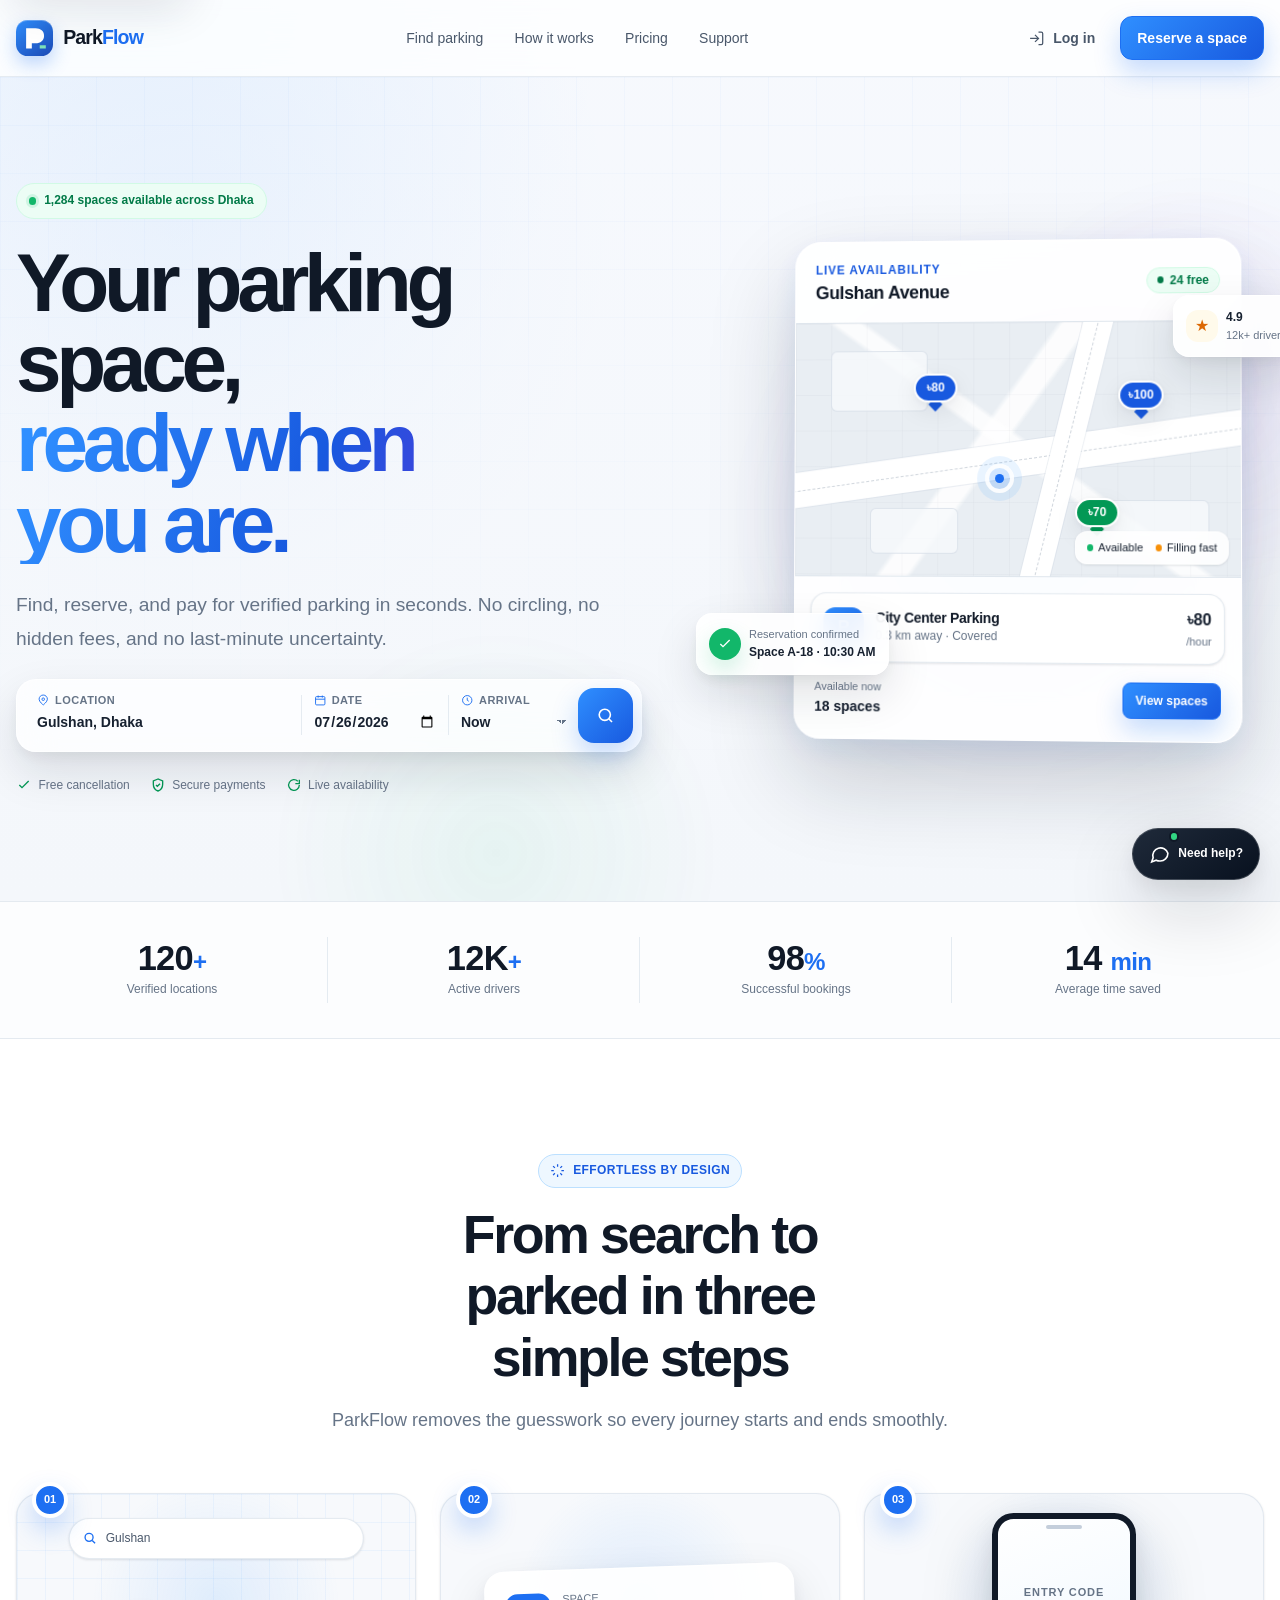
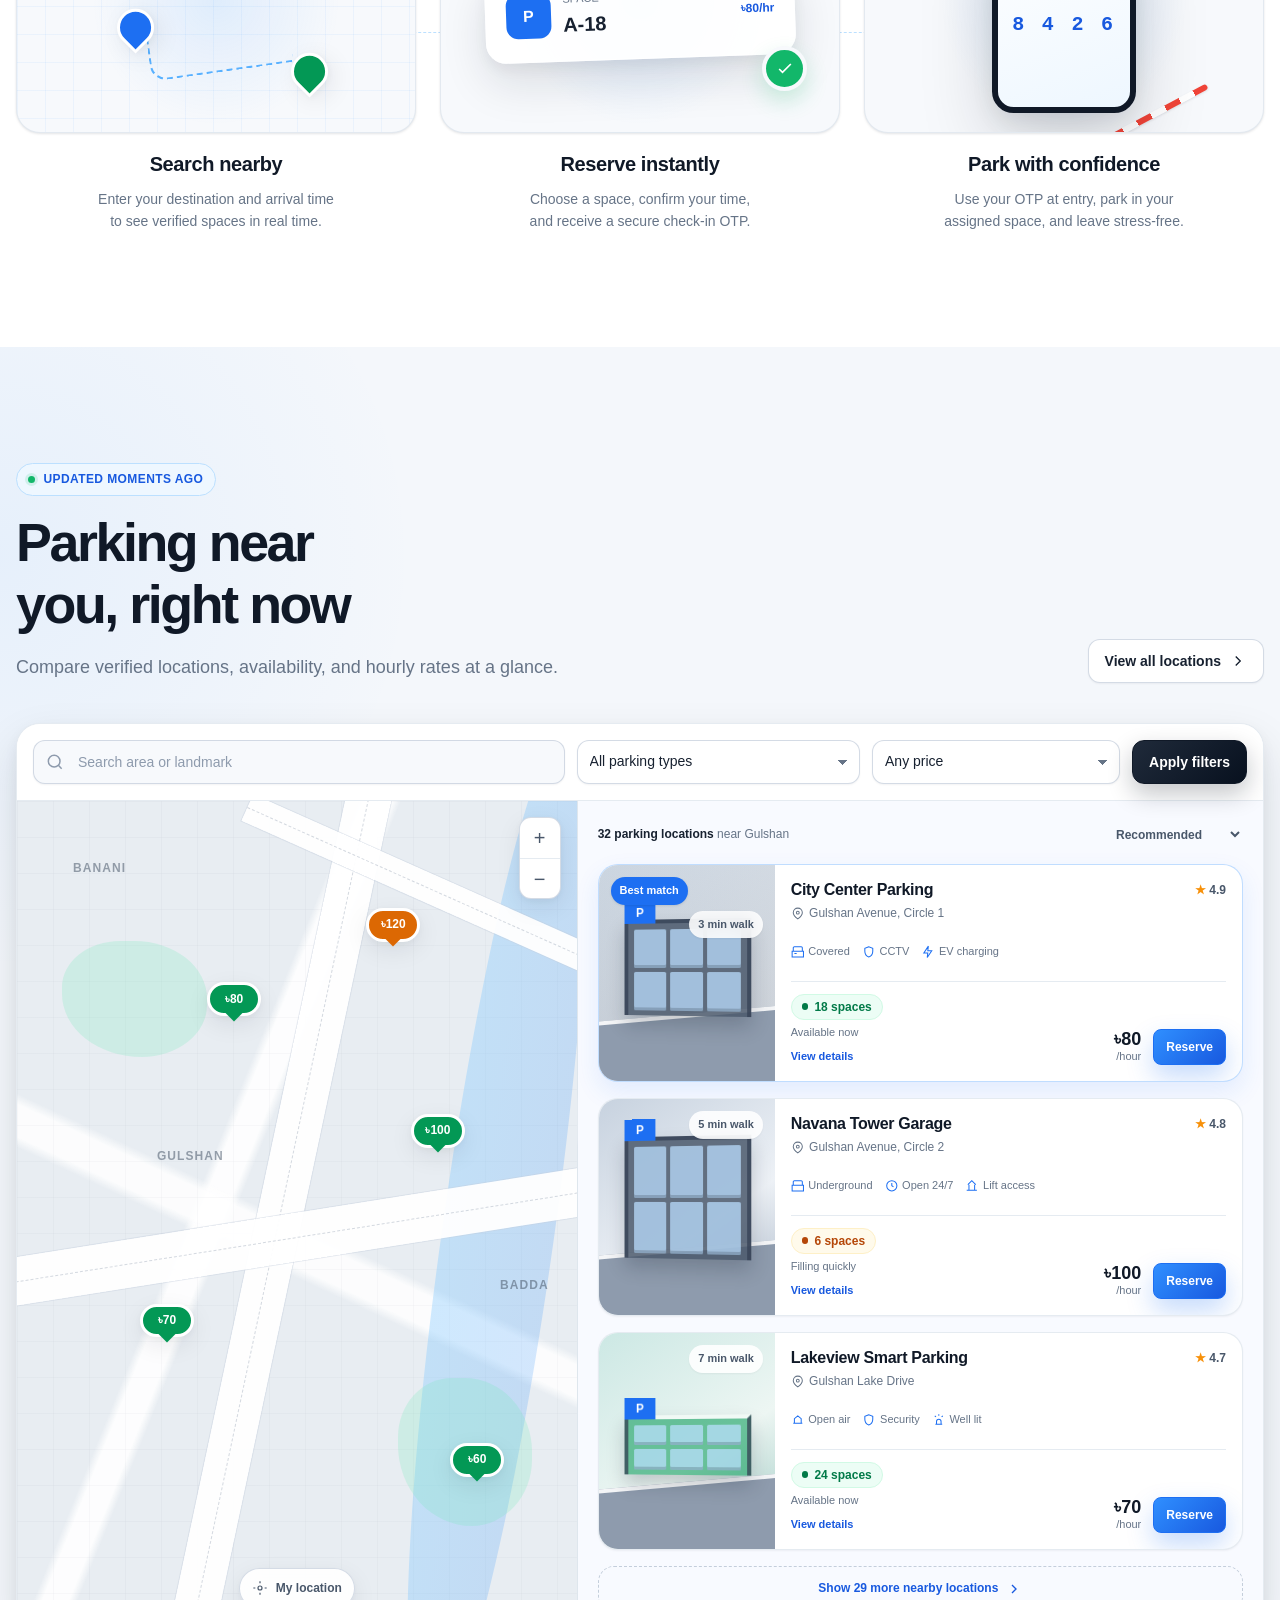
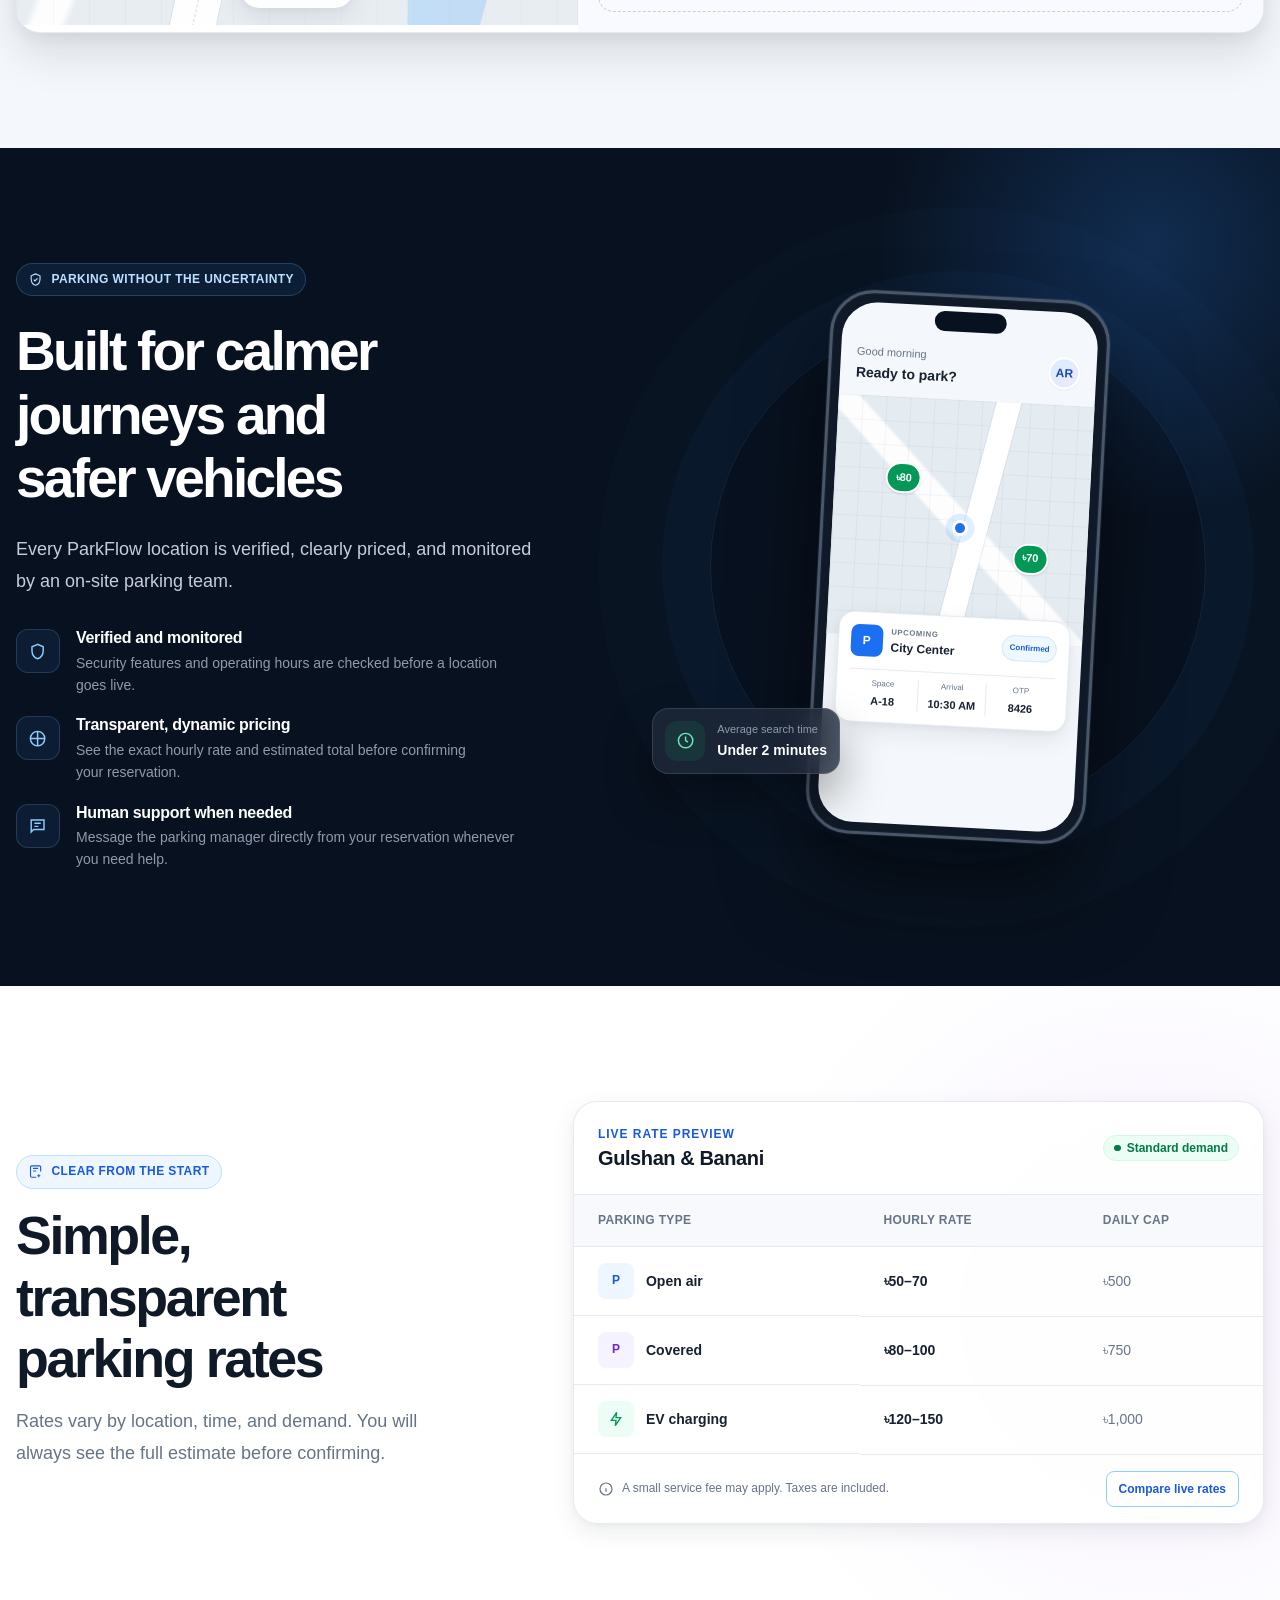
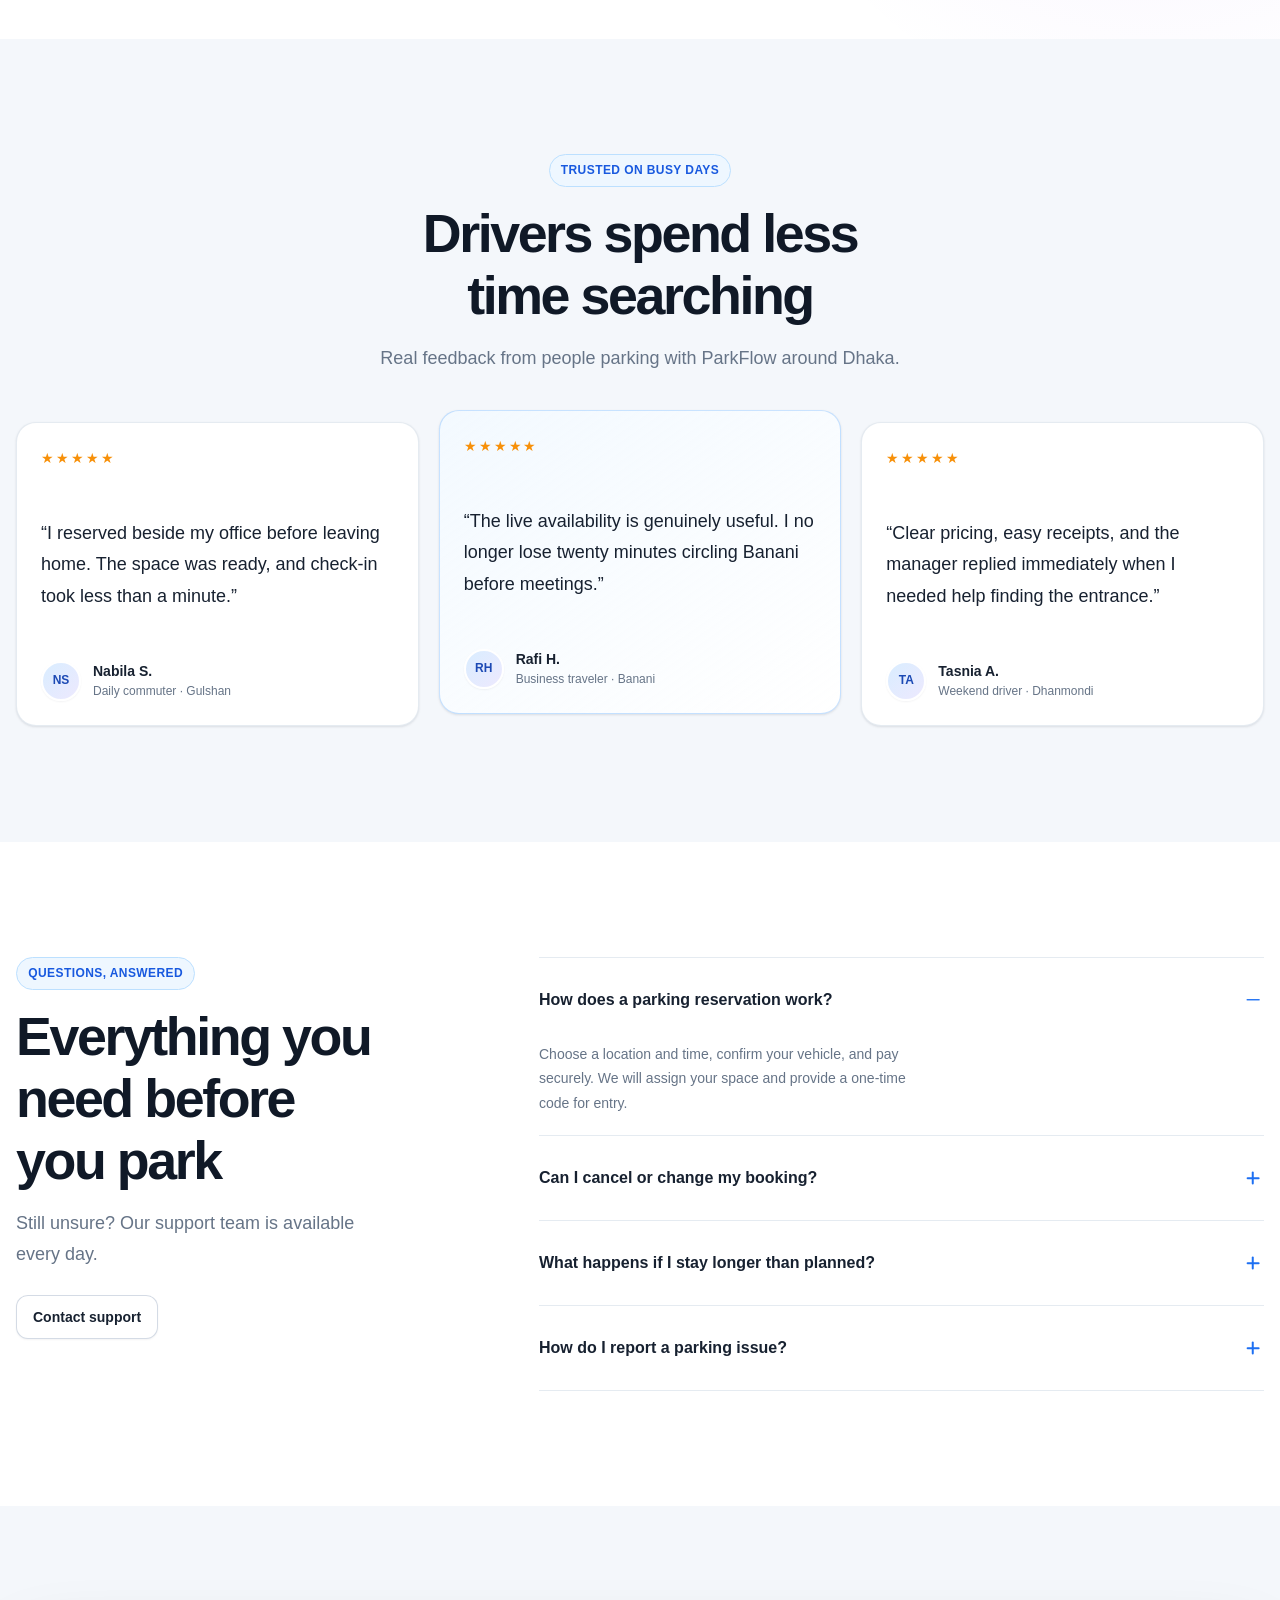
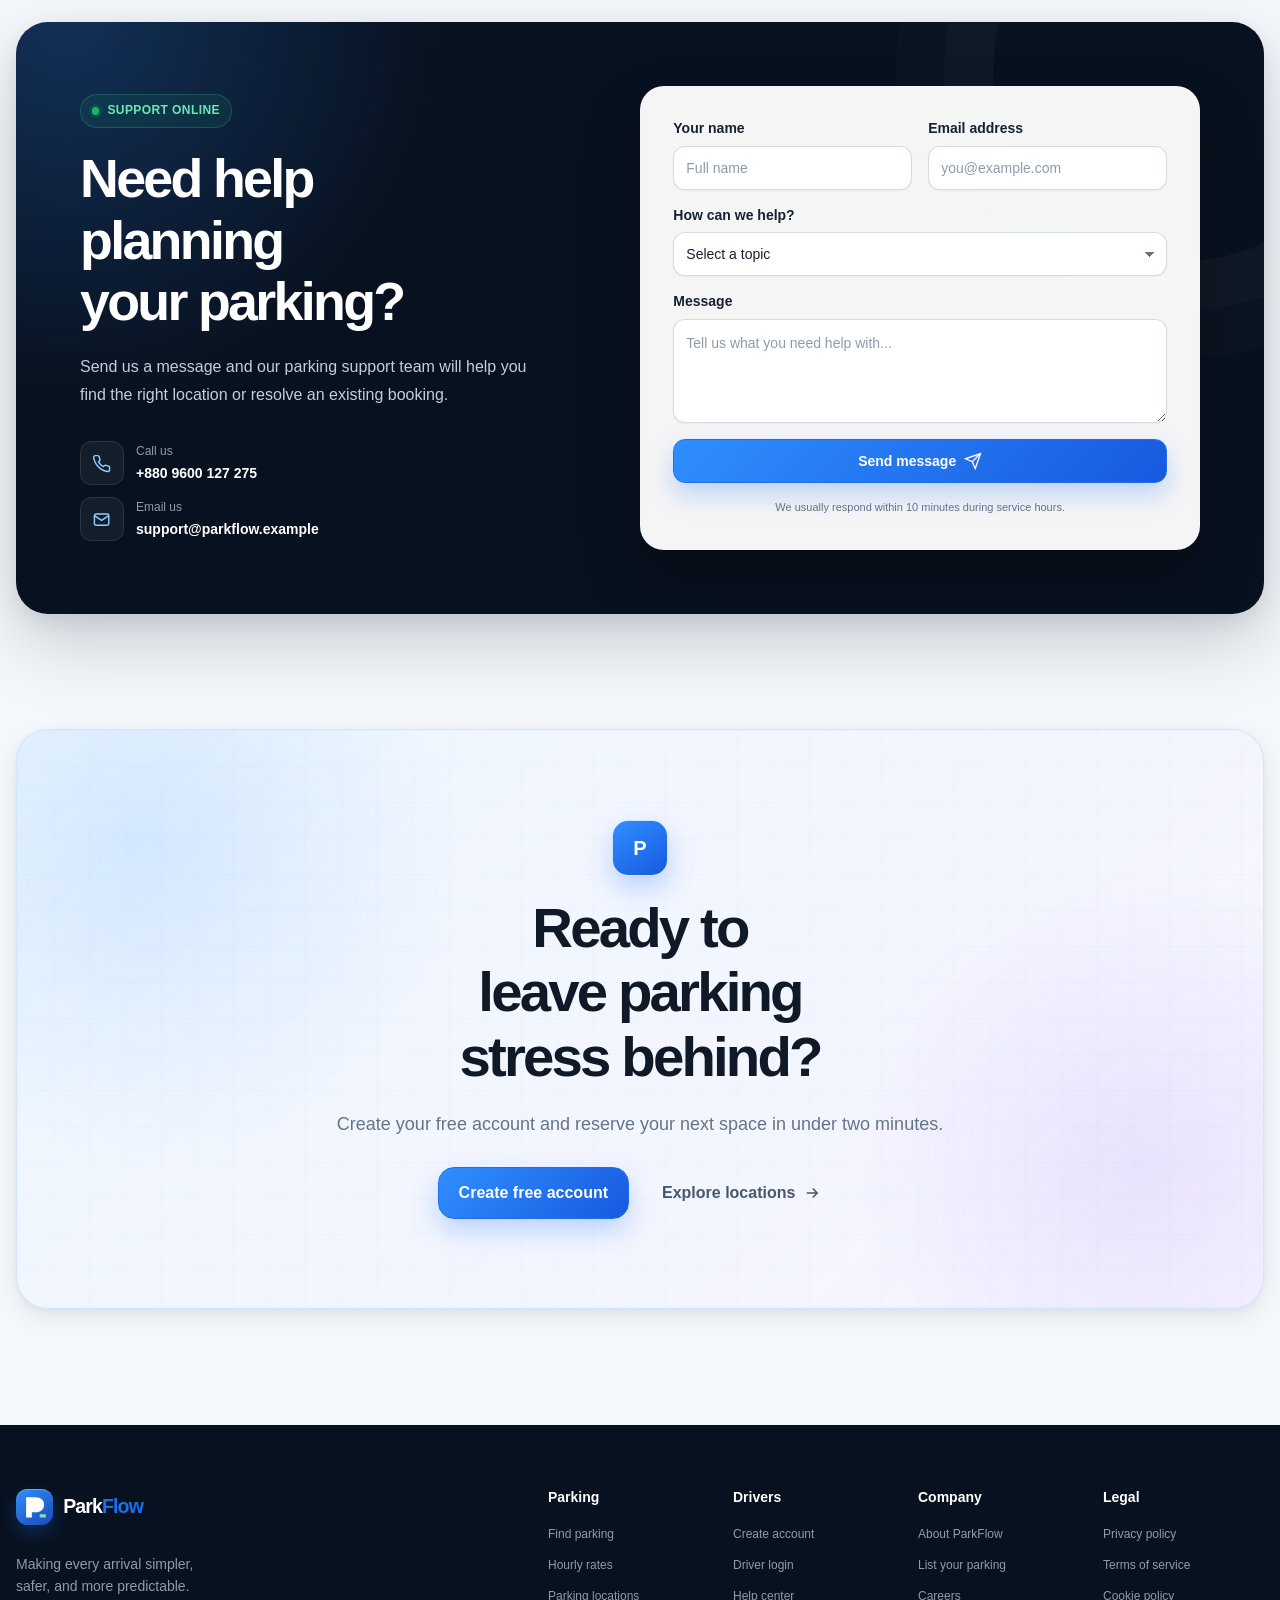
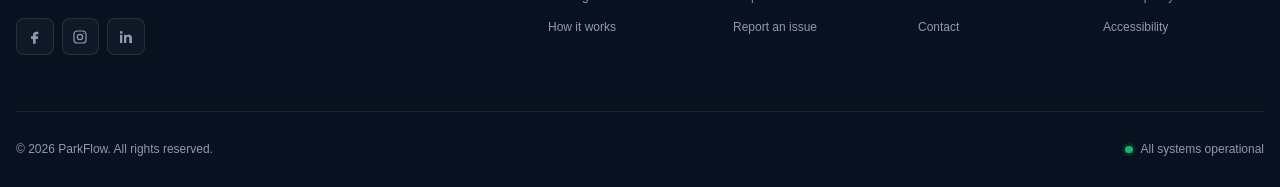
==== commit 07359822: "feat: add complete ParkFlow portal workflows" ====
--- a/index.html
+++ b/index.html
@@ -1163,6 +1163,8 @@
       <span>Need help?</span>
     </a>
     <script src="app.js?v=4" defer></script>
-    <script src="frontend/guest-ui.js?v=2" defer></script>
+    <script src="frontend/guest-ui.js?v=3" defer></script>
+    <script src="frontend/api.js" defer></script>
+    <script src="frontend/backend-guest.js?v=2" defer></script>
   </body>
 </html>
